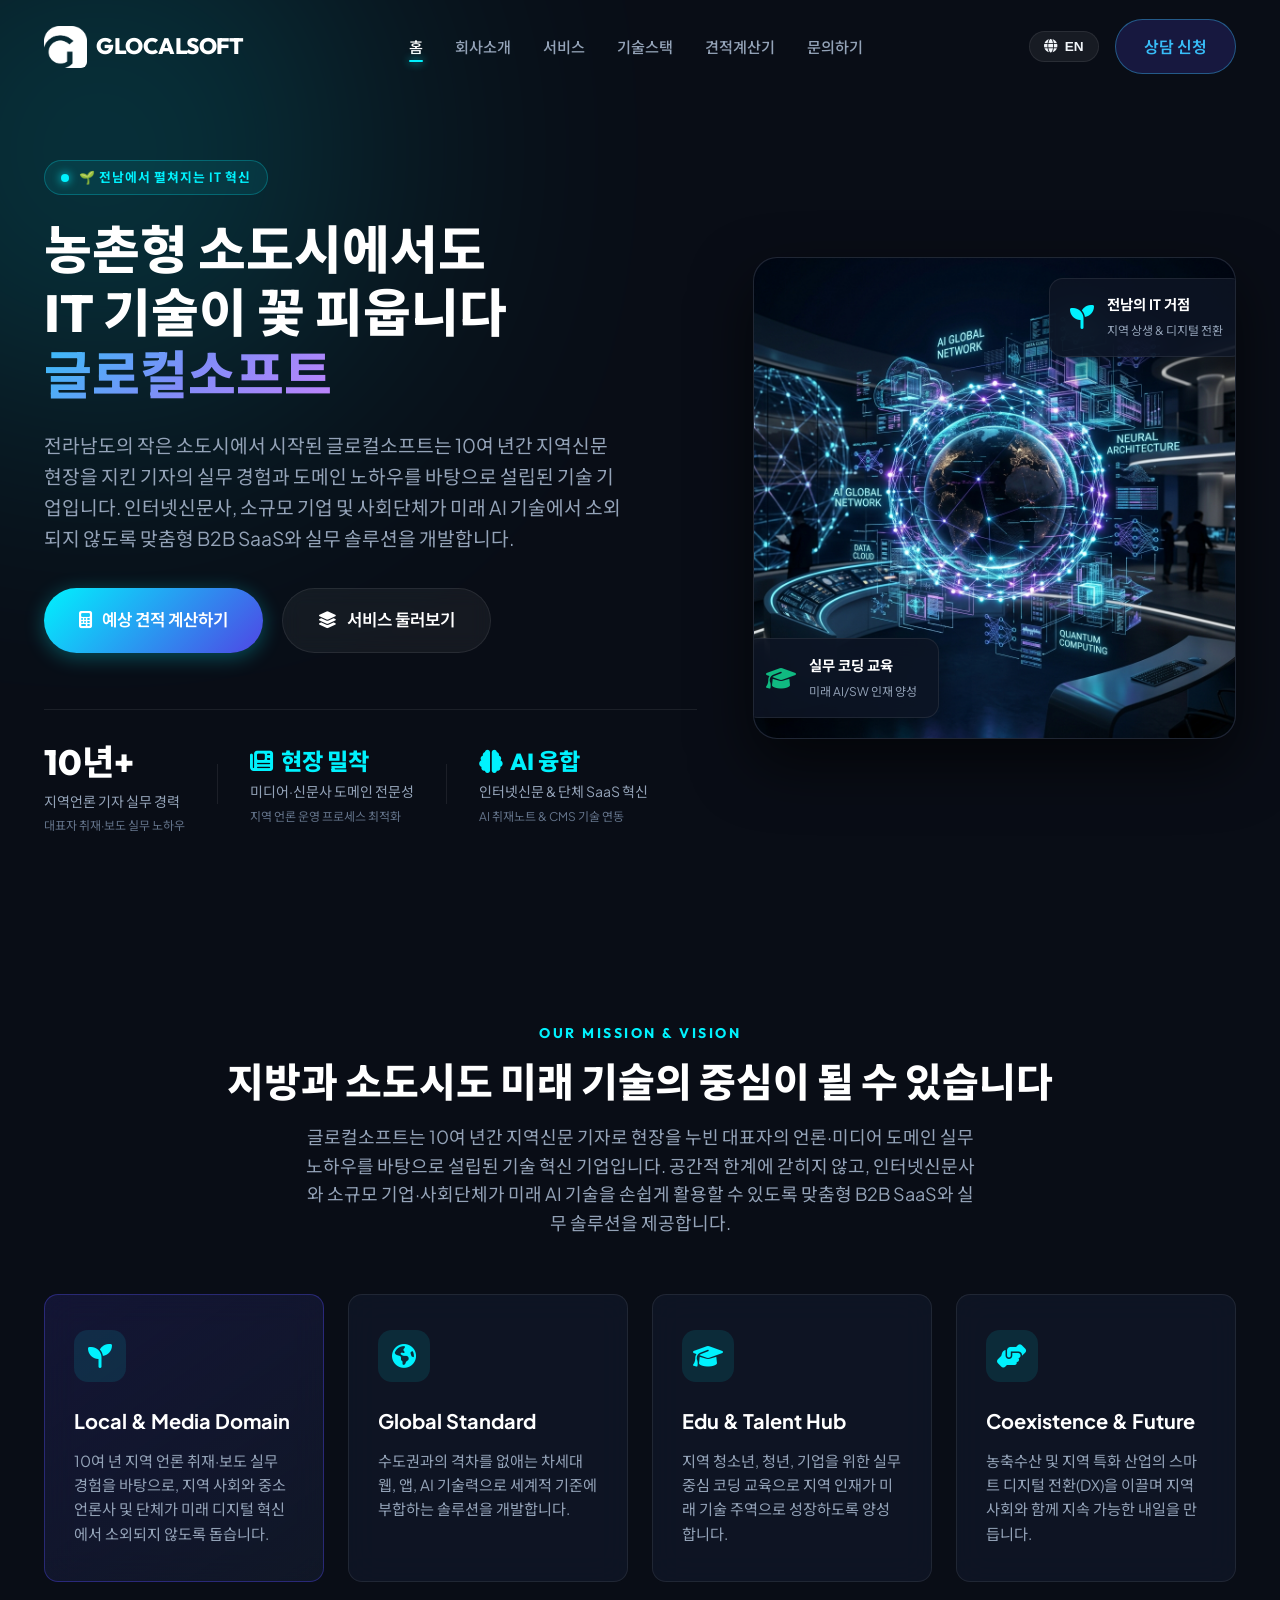
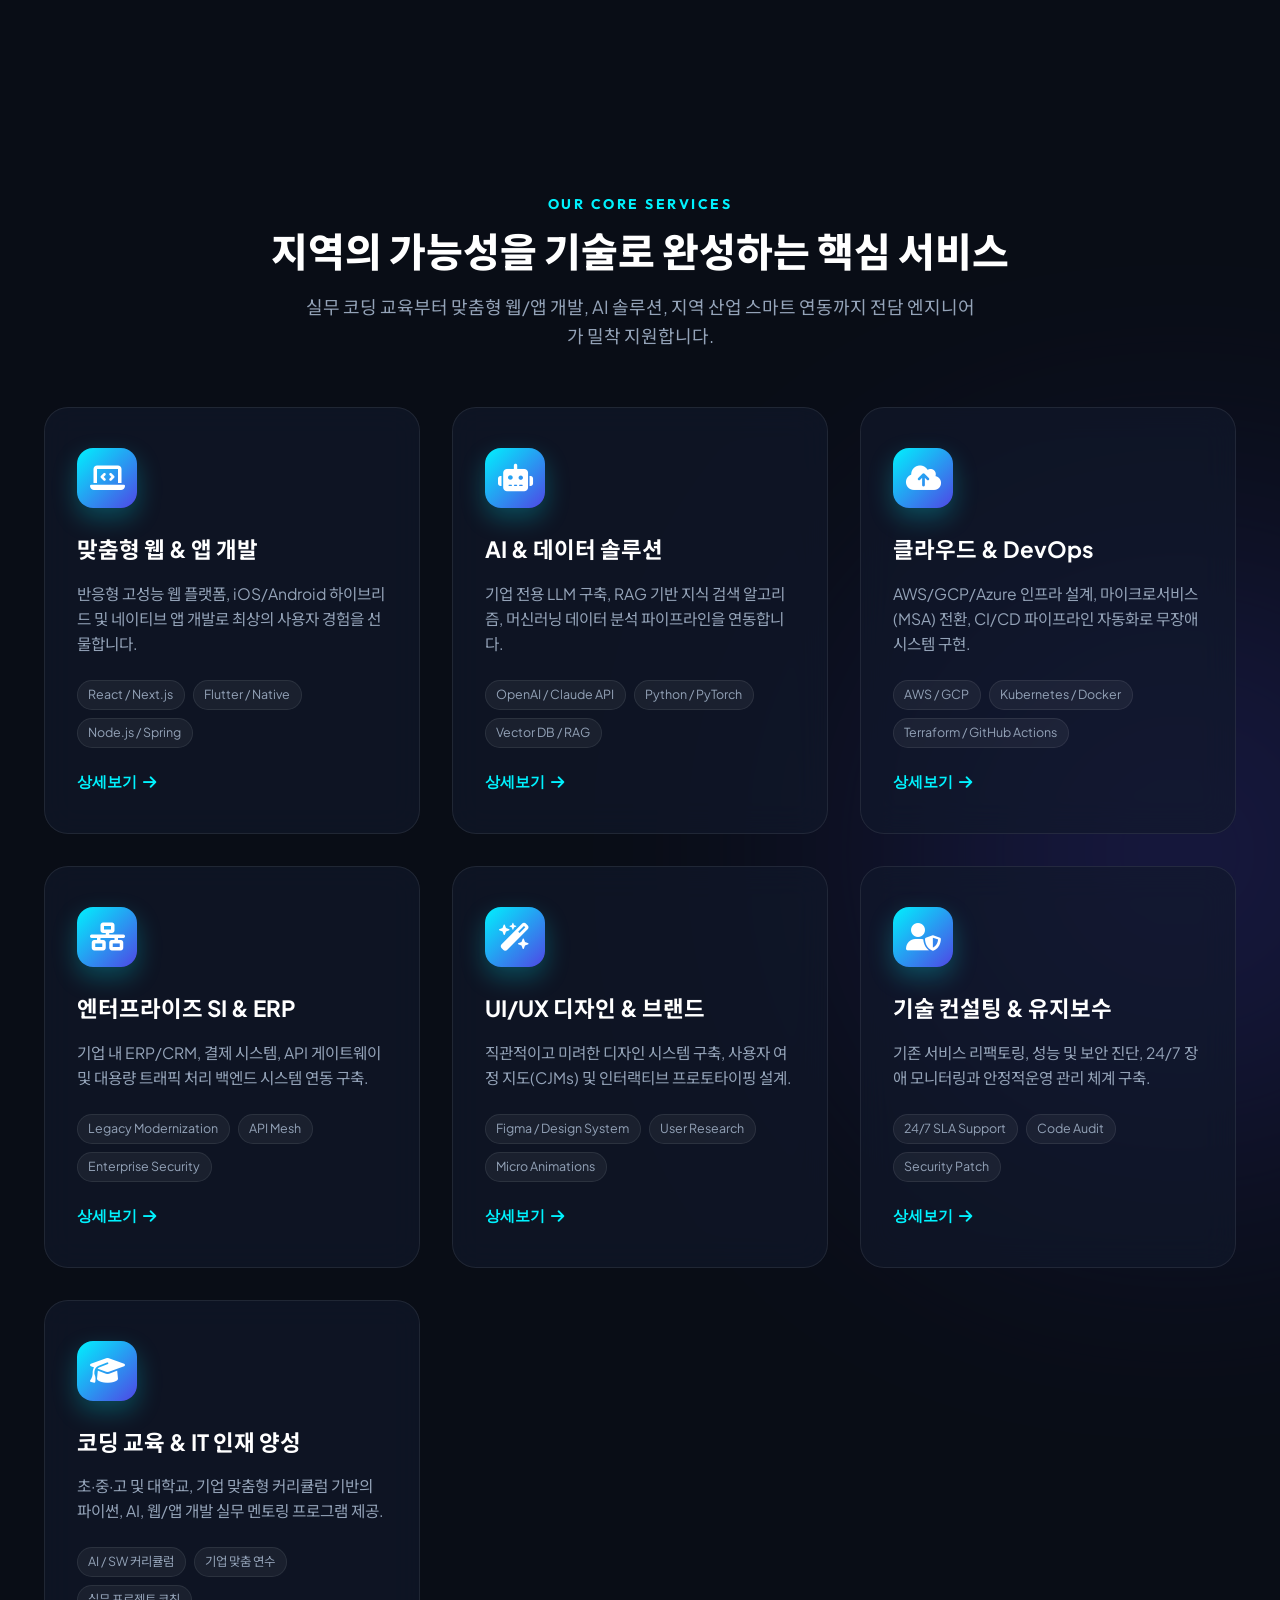
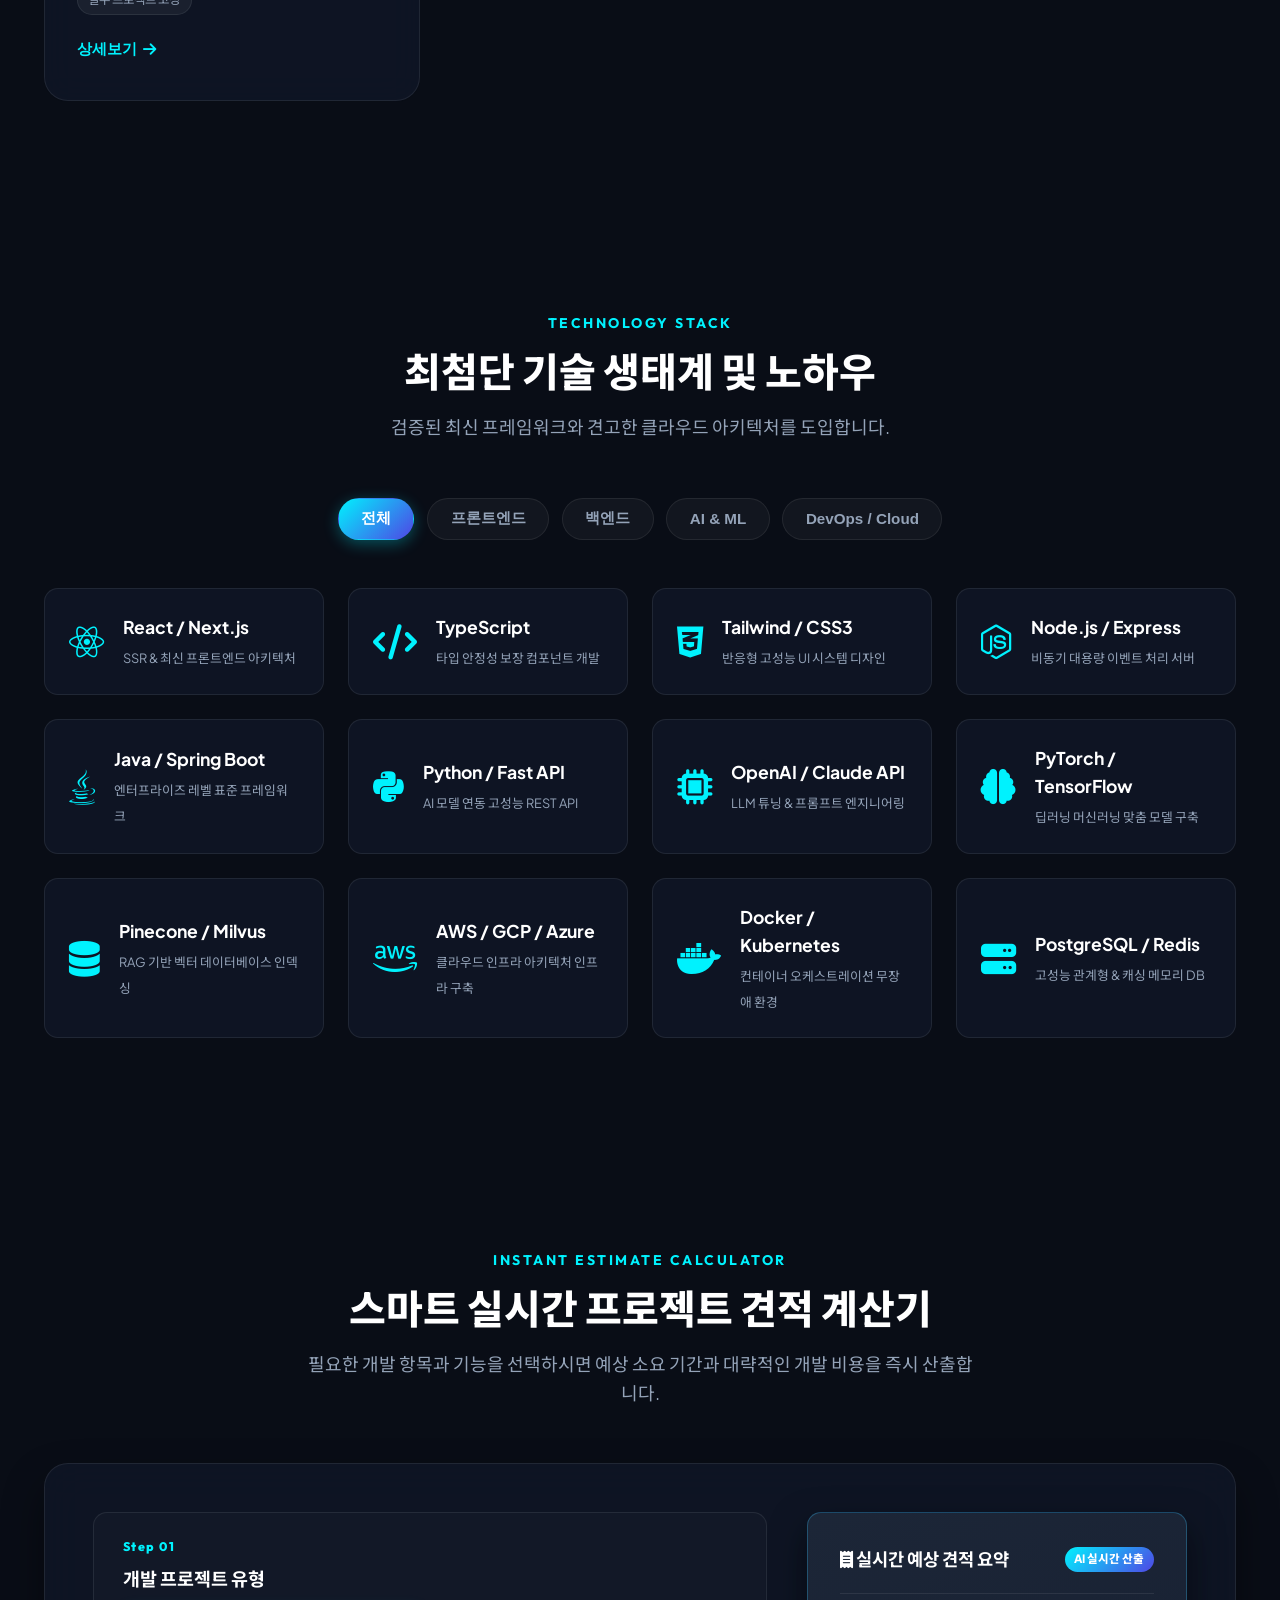
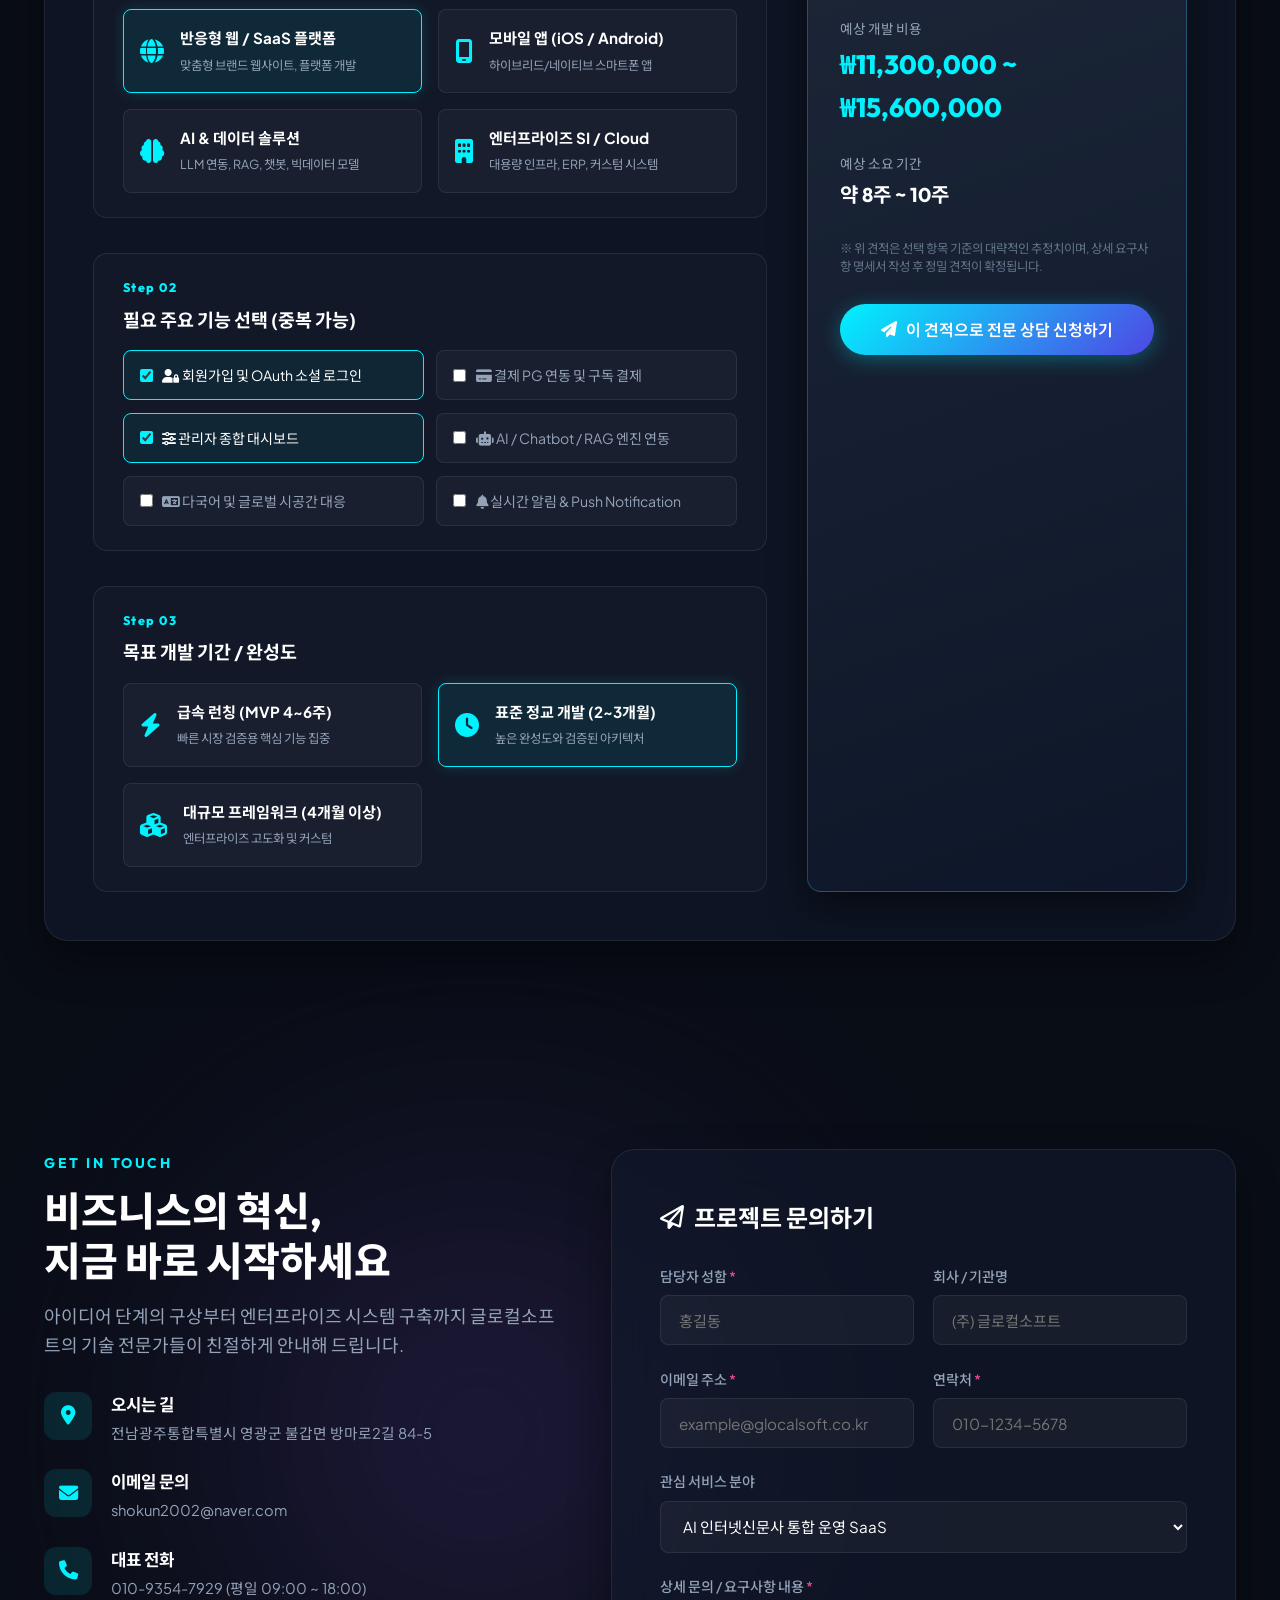
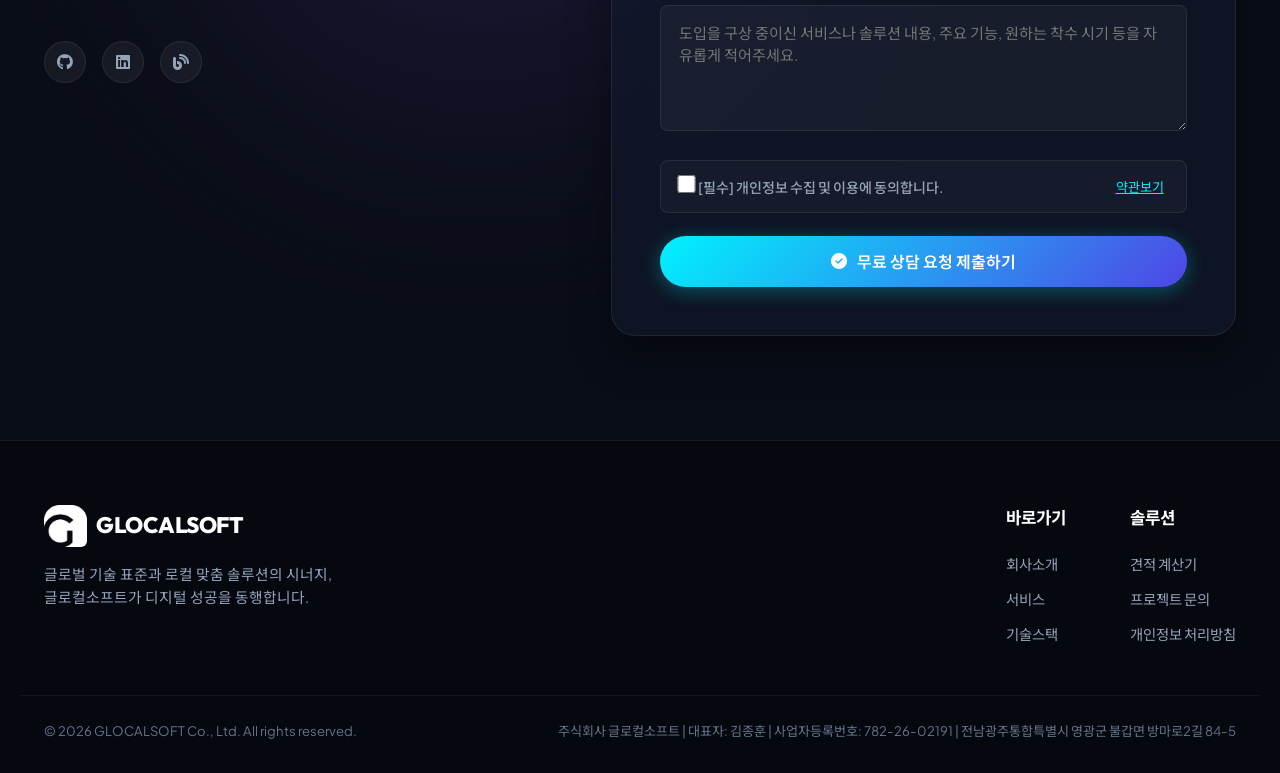
==== index.html @ 89e35ca8 "feat: Phase 1 고객 문의 Formspree 연동 및 실적 표현 정비" ====
<!DOCTYPE html>
<html lang="ko">

<head>
  <meta charset="UTF-8">
  <meta name="viewport" content="width=device-width, initial-scale=1.0">
  <title>글로컬소프트 (GLOCALSOFT) - Global & Local Software Innovation</title>
  <meta name="description" content="글로벌 기술 표준과 로컬 전문성을 결합한 맞춤형 AI, 웹/앱, 클라우드 엔터프라이즈 솔루션 개발 전문기업 글로컬소프트입니다.">
  <meta name="keywords" content="글로컬소프트, 소프트웨어 개발, AI 솔루션, 웹 개발, 앱 개발, 클라우드, SI, 외주 개발">
  <meta name="naver-site-verification" content="a7e96c719b32d8865bd96d2694d152a76fff2b6a">

  <!-- Open Graph / Meta -->
  <meta property="og:type" content="website">
  <meta property="og:title" content="글로컬소프트 (GLOCALSOFT)">
  <meta property="og:description" content="글로벌 기술 표준과 로컬 기술력의 결합, 글로컬소프트">
  <meta property="og:image" content="assets/hero-bg.png">

  <!-- Google Fonts -->
  <link rel="preconnect" href="https://fonts.googleapis.com">
  <link rel="preconnect" href="https://fonts.gstatic.com" crossorigin>
  <link
    href="https://fonts.googleapis.com/css2?family=Noto+Sans+KR:wght@300;400;500;700;900&family=Outfit:wght@400;600;700;800&family=Plus+Jakarta+Sans:wght@400;500;600;700;800&display=swap"
    rel="stylesheet">

  <!-- FontAwesome Icons -->
  <link rel="stylesheet" href="https://cdnjs.cloudflare.com/ajax/libs/font-awesome/6.4.0/css/all.min.css">

  <!-- Stylesheets -->
  <link rel="stylesheet" href="styles.css">
</head>

<body class="dark-theme">
  <!-- Background Glow FX -->
  <div class="ambient-glow glow-1"></div>
  <div class="ambient-glow glow-2"></div>
  <div class="ambient-glow glow-3"></div>

  <!-- Header / Navigation -->
  <header id="header" class="navbar">
    <div class="container nav-container">
      <a href="#hero" class="brand-logo" id="brandLogo">
        <img src="assets/logo.png" alt="GLOCALSOFT 로고" class="logo-img">
        <span class="logo-text">GLOCAL<span class="highlight">SOFT</span></span>
      </a>

      <nav class="nav-menu" id="navMenu">
        <ul class="nav-list">
          <li><a href="#hero" class="nav-link active" data-i18n="nav_home">홈</a></li>
          <li><a href="#about" class="nav-link" data-i18n="nav_about">회사소개</a></li>
          <li><a href="#services" class="nav-link" data-i18n="nav_services">서비스</a></li>
          <li><a href="#tech" class="nav-link" data-i18n="nav_tech">기술스택</a></li>
          <li><a href="#calculator" class="nav-link" data-i18n="nav_calculator">견적계산기</a></li>
          <li><a href="#contact" class="nav-link" data-i18n="nav_contact">문의하기</a></li>
        </ul>
      </nav>

      <div class="nav-actions">
        <button class="lang-toggle-btn" id="langToggleBtn" aria-label="Language Toggle">
          <i class="fa-solid fa-globe"></i> <span id="currentLangLabel">EN</span>
        </button>
        <a href="#contact" class="btn btn-primary nav-cta" id="navCta" data-i18n="nav_cta">상담 신청</a>
        <button class="hamburger-btn" id="hamburgerBtn" aria-label="Toggle Menu">
          <span></span><span></span><span></span>
        </button>
      </div>
    </div>
  </header>

  <!-- Hero Section -->
  <section id="hero" class="hero-section">
    <div class="container hero-grid">
      <div class="hero-content">
        <div class="hero-badge">
          <span class="pulse-dot"></span>
          <span data-i18n="hero_badge">🌱 전남에서 펼쳐지는 IT 혁신</span>
        </div>
        <h1 class="hero-title" data-i18n="hero_title">
          농촌형 소도시에서도<br>
          IT 기술이 꽃 피웁니다<br>
          <span class="gradient-text">글로컬소프트</span>
        </h1>
        <p class="hero-subtitle" data-i18n="hero_subtitle">
          전라남도의 작은 소도시에서 시작된 글로컬소프트는 10여 년간 지역신문 현장을 지킨 기자의 실무 경험과 도메인 노하우를 바탕으로 설립된 기술 기업입니다. 인터넷신문사, 소규모 기업 및 사회단체가 미래 AI 기술에서 소외되지 않도록 맞춤형 B2B SaaS와 실무 솔루션을 개발합니다.
        </p>

        <div class="hero-buttons">
          <a href="#calculator" class="btn btn-gradient btn-lg" id="heroCalcBtn" data-i18n="hero_btn_calc">
            <i class="fa-solid fa-calculator"></i> 예상 견적 계산하기
          </a>
          <a href="#services" class="btn btn-outline btn-lg" id="heroPortBtn" data-i18n="hero_btn_services">
            <i class="fa-solid fa-layer-group"></i> 서비스 둘러보기
          </a>
        </div>

        <div class="hero-stats">
          <div class="stat-card">
            <h3 class="stat-number"><span class="counter" data-target="10">0</span>년+</h3>
            <p class="stat-label" data-i18n="stat_experience">지역언론 기자 실무 경력</p>
            <span class="stat-subtext" data-i18n="stat_experience_sub">대표자 취재·보도 실무 노하우</span>
          </div>
          <div class="stat-divider"></div>
          <div class="stat-card">
            <h3 class="stat-number stat-badge-text"><i class="fa-solid fa-newspaper"></i> 현장 밀착</h3>
            <p class="stat-label" data-i18n="stat_domain">미디어·신문사 도메인 전문성</p>
            <span class="stat-subtext" data-i18n="stat_domain_sub">지역 언론 운영 프로세스 최적화</span>
          </div>
          <div class="stat-divider"></div>
          <div class="stat-card">
            <h3 class="stat-number stat-badge-text"><i class="fa-solid fa-brain"></i> AI 융합</h3>
            <p class="stat-label" data-i18n="stat_tech">인터넷신문 & 단체 SaaS 혁신</p>
            <span class="stat-subtext" data-i18n="stat_tech_sub">AI 취재노트 & CMS 기술 연동</span>
          </div>
        </div>
      </div>

      <div class="hero-visual">
        <div class="visual-frame glow-border">
          <img src="assets/hero-bg.png" alt="Glocalsoft Software Architecture Visualization" class="hero-img">
          <div class="visual-card-float card-top-right">
            <i class="fa-solid fa-seedling icon-accent"></i>
            <div>
              <strong>전남의 IT 거점</strong>
              <span>지역 상생 & 디지털 전환</span>
            </div>
          </div>
          <div class="visual-card-float card-bottom-left">
            <i class="fa-solid fa-graduation-cap icon-success"></i>
            <div>
              <strong>실무 코딩 교육</strong>
              <span>미래 AI/SW 인재 양성</span>
            </div>
          </div>
        </div>
      </div>
    </div>
  </section>

  <!-- About Us Section -->
  <section id="about" class="section about-section">
    <div class="container">
      <div class="section-header text-center">
        <span class="section-subtitle" data-i18n="about_subtitle">OUR MISSION & VISION</span>
        <h2 class="section-title" data-i18n="about_title">지방과 소도시도 미래 기술의 중심이 될 수 있습니다</h2>
        <p class="section-desc" data-i18n="about_desc">
          글로컬소프트는 10여 년간 지역신문 기자로 현장을 누빈 대표자의 언론·미디어 도메인 실무 노하우를 바탕으로 설립된 기술 혁신 기업입니다. 공간적 한계에 갇히지 않고, 인터넷신문사와 소규모 기업·사회단체가 미래 AI 기술을 손쉽게 활용할 수 있도록 맞춤형 B2B SaaS와 실무 솔루션을 제공합니다.
        </p>
      </div>

      <div class="about-grid">
        <div class="about-card highlight-card">
          <div class="card-icon"><i class="fa-solid fa-seedling"></i></div>
          <h3 data-i18n="val1_title">Local & Media Domain</h3>
          <p data-i18n="val1_desc">10여 년 지역 언론 취재·보도 실무 경험을 바탕으로, 지역 사회와 중소 언론사 및 단체가 미래 디지털 혁신에서 소외되지 않도록 돕습니다.</p>
        </div>

        <div class="about-card">
          <div class="card-icon"><i class="fa-solid fa-earth-americas"></i></div>
          <h3 data-i18n="val2_title">Global Standard</h3>
          <p data-i18n="val2_desc">수도권과의 격차를 없애는 차세대 웹, 앱, AI 기술력으로 세계적 기준에 부합하는 솔루션을 개발합니다.</p>
        </div>

        <div class="about-card">
          <div class="card-icon"><i class="fa-solid fa-graduation-cap"></i></div>
          <h3 data-i18n="val3_title">Edu & Talent Hub</h3>
          <p data-i18n="val3_desc">지역 청소년, 청년, 기업을 위한 실무 중심 코딩 교육으로 지역 인재가 미래 기술 주역으로 성장하도록 양성합니다.</p>
        </div>

        <div class="about-card">
          <div class="card-icon"><i class="fa-solid fa-handshake-angle"></i></div>
          <h3 data-i18n="val4_title">Coexistence & Future</h3>
          <p data-i18n="val4_desc">농축수산 및 지역 특화 산업의 스마트 디지털 전환(DX)을 이끌며 지역 사회와 함께 지속 가능한 내일을 만듭니다.</p>
        </div>
      </div>
    </div>
  </section>

  <!-- Services Section -->
  <section id="services" class="section services-section">
    <div class="container">
      <div class="section-header text-center">
        <span class="section-subtitle" data-i18n="services_subtitle">OUR CORE SERVICES</span>
        <h2 class="section-title" data-i18n="services_title">지역의 가능성을 기술로 완성하는 핵심 서비스</h2>
        <p class="section-desc" data-i18n="services_desc">실무 코딩 교육부터 맞춤형 웹/앱 개발, AI 솔루션, 지역 산업 스마트 연동까지 전담 엔지니어가 밀착
          지원합니다.</p>
      </div>

      <div class="services-grid">
        <div class="service-item-card" data-service="web-app">
          <div class="service-icon"><i class="fa-solid fa-laptop-code"></i></div>
          <h3 data-i18n="srv1_title">맞춤형 웹 & 앱 개발</h3>
          <p data-i18n="srv1_desc">반응형 고성능 웹 플랫폼, iOS/Android 하이브리드 및 네이티브 앱 개발로 최상의 사용자 경험을 선물합니다.</p>
          <ul class="service-tags">
            <li>React / Next.js</li>
            <li>Flutter / Native</li>
            <li>Node.js / Spring</li>
          </ul>
          <button class="btn-text service-modal-btn" data-modal="web-app" data-i18n="btn_learn_more">상세보기 <i
              class="fa-solid fa-arrow-right"></i></button>
        </div>

        <div class="service-item-card" data-service="ai-data">
          <div class="service-icon"><i class="fa-solid fa-robot"></i></div>
          <h3 data-i18n="srv2_title">AI & 데이터 솔루션</h3>
          <p data-i18n="srv2_desc">기업 전용 LLM 구축, RAG 기반 지식 검색 알고리즘, 머신러닝 데이터 분석 파이프라인을 연동합니다.</p>
          <ul class="service-tags">
            <li>OpenAI / Claude API</li>
            <li>Python / PyTorch</li>
            <li>Vector DB / RAG</li>
          </ul>
          <button class="btn-text service-modal-btn" data-modal="ai-data" data-i18n="btn_learn_more">상세보기 <i
              class="fa-solid fa-arrow-right"></i></button>
        </div>

        <div class="service-item-card" data-service="cloud-devops">
          <div class="service-icon"><i class="fa-solid fa-cloud-arrow-up"></i></div>
          <h3 data-i18n="srv3_title">클라우드 & DevOps</h3>
          <p data-i18n="srv3_desc">AWS/GCP/Azure 인프라 설계, 마이크로서비스(MSA) 전환, CI/CD 파이프라인 자동화로 무장애 시스템 구현.</p>
          <ul class="service-tags">
            <li>AWS / GCP</li>
            <li>Kubernetes / Docker</li>
            <li>Terraform / GitHub Actions</li>
          </ul>
          <button class="btn-text service-modal-btn" data-modal="cloud-devops" data-i18n="btn_learn_more">상세보기 <i
              class="fa-solid fa-arrow-right"></i></button>
        </div>

        <div class="service-item-card" data-service="si-enterprise">
          <div class="service-icon"><i class="fa-solid fa-network-wired"></i></div>
          <h3 data-i18n="srv4_title">엔터프라이즈 SI & ERP</h3>
          <p data-i18n="srv4_desc">기업 내 ERP/CRM, 결제 시스템, API 게이트웨이 및 대용량 트래픽 처리 백엔드 시스템 연동 구축.</p>
          <ul class="service-tags">
            <li>Legacy Modernization</li>
            <li>API Mesh</li>
            <li>Enterprise Security</li>
          </ul>
          <button class="btn-text service-modal-btn" data-modal="si-enterprise" data-i18n="btn_learn_more">상세보기 <i
              class="fa-solid fa-arrow-right"></i></button>
        </div>

        <div class="service-item-card" data-service="ui-ux">
          <div class="service-icon"><i class="fa-solid fa-wand-magic-sparkles"></i></div>
          <h3 data-i18n="srv5_title">UI/UX 디자인 & 브랜드</h3>
          <p data-i18n="srv5_desc">직관적이고 미려한 디자인 시스템 구축, 사용자 여정 지도(CJMs) 및 인터랙티브 프로토타이핑 설계.</p>
          <ul class="service-tags">
            <li>Figma / Design System</li>
            <li>User Research</li>
            <li>Micro Animations</li>
          </ul>
          <button class="btn-text service-modal-btn" data-modal="ui-ux" data-i18n="btn_learn_more">상세보기 <i
              class="fa-solid fa-arrow-right"></i></button>
        </div>

        <div class="service-item-card" data-service="consulting">
          <div class="service-icon"><i class="fa-solid fa-user-shield"></i></div>
          <h3 data-i18n="srv6_title">기술 컨설팅 & 유지보수</h3>
          <p data-i18n="srv6_desc">기존 서비스 리팩토링, 성능 및 보안 진단, 24/7 장애 모니터링과 안정적운영 관리 체계 구축.</p>
          <ul class="service-tags">
            <li>24/7 SLA Support</li>
            <li>Code Audit</li>
            <li>Security Patch</li>
          </ul>
          <button class="btn-text service-modal-btn" data-modal="consulting" data-i18n="btn_learn_more">상세보기 <i
              class="fa-solid fa-arrow-right"></i></button>
        </div>

        <div class="service-item-card" data-service="coding-edu">
          <div class="service-icon"><i class="fa-solid fa-graduation-cap"></i></div>
          <h3 data-i18n="srv7_title">코딩 교육 & IT 인재 양성</h3>
          <p data-i18n="srv7_desc">초·중·고 및 대학교, 기업 맞춤형 커리큘럼 기반의 파이썬, AI, 웹/앱 개발 실무 멘토링 프로그램 제공.</p>
          <ul class="service-tags">
            <li>AI / SW 커리큘럼</li>
            <li>기업 맞춤 연수</li>
            <li>실무 프로젝트 코칭</li>
          </ul>
          <button class="btn-text service-modal-btn" data-modal="coding-edu" data-i18n="btn_learn_more">상세보기 <i
              class="fa-solid fa-arrow-right"></i></button>
        </div>
      </div>
    </div>
  </section>

  <!-- Tech Stack Section -->
  <section id="tech" class="section tech-section">
    <div class="container">
      <div class="section-header text-center">
        <span class="section-subtitle" data-i18n="tech_subtitle">TECHNOLOGY STACK</span>
        <h2 class="section-title" data-i18n="tech_title">최첨단 기술 생태계 및 노하우</h2>
        <p class="section-desc" data-i18n="tech_desc">검증된 최신 프레임워크와 견고한 클라우드 아키텍처를 도입합니다.</p>
      </div>

      <div class="tech-tabs">
        <button class="tech-tab-btn active" data-tech="all" data-i18n="tech_tab_all">전체</button>
        <button class="tech-tab-btn" data-tech="frontend" data-i18n="tech_tab_fe">프론트엔드</button>
        <button class="tech-tab-btn" data-tech="backend" data-i18n="tech_tab_be">백엔드</button>
        <button class="tech-tab-btn" data-tech="ai" data-i18n="tech_tab_ai">AI & ML</button>
        <button class="tech-tab-btn" data-tech="cloud" data-i18n="tech_tab_cloud">DevOps / Cloud</button>
      </div>

      <div class="tech-grid" id="techGrid">
        <!-- JS Dyn Rendered Tech Items -->
      </div>
    </div>
  </section>



  <!-- Interactive Estimate Calculator -->
  <section id="calculator" class="section calc-section">
    <div class="container">
      <div class="section-header text-center">
        <span class="section-subtitle" data-i18n="calc_subtitle">INSTANT ESTIMATE CALCULATOR</span>
        <h2 class="section-title" data-i18n="calc_title">스마트 실시간 프로젝트 견적 계산기</h2>
        <p class="section-desc" data-i18n="calc_desc">필요한 개발 항목과 기능을 선택하시면 예상 소요 기간과 대략적인 개발 비용을 즉시 산출합니다.</p>
      </div>

      <div class="calc-wrapper glow-border">
        <div class="calc-steps-grid">
          <!-- Step 1 -->
          <div class="calc-step-box">
            <div class="step-num">Step 01</div>
            <h4 data-i18n="calc_step1_title">개발 프로젝트 유형</h4>
            <div class="calc-options-list" id="projectTypeOptions">
              <label class="calc-option active">
                <input type="radio" name="projectType" value="web" checked>
                <div class="option-content">
                  <i class="fa-solid fa-globe"></i>
                  <div>
                    <strong>반응형 웹 / SaaS 플랫폼</strong>
                    <span>맞춤형 브랜드 웹사이트, 플랫폼 개발</span>
                  </div>
                </div>
              </label>

              <label class="calc-option">
                <input type="radio" name="projectType" value="app">
                <div class="option-content">
                  <i class="fa-solid fa-mobile-screen"></i>
                  <div>
                    <strong>모바일 앱 (iOS / Android)</strong>
                    <span>하이브리드/네이티브 스마트폰 앱</span>
                  </div>
                </div>
              </label>

              <label class="calc-option">
                <input type="radio" name="projectType" value="ai">
                <div class="option-content">
                  <i class="fa-solid fa-brain"></i>
                  <div>
                    <strong>AI & 데이터 솔루션</strong>
                    <span>LLM 연동, RAG, 챗봇, 빅데이터 모델</span>
                  </div>
                </div>
              </label>

              <label class="calc-option">
                <input type="radio" name="projectType" value="enterprise">
                <div class="option-content">
                  <i class="fa-solid fa-building"></i>
                  <div>
                    <strong>엔터프라이즈 SI / Cloud</strong>
                    <span>대용량 인프라, ERP, 커스텀 시스템</span>
                  </div>
                </div>
              </label>
            </div>
          </div>

          <!-- Step 2 -->
          <div class="calc-step-box">
            <div class="step-num">Step 02</div>
            <h4 data-i18n="calc_step2_title">필요 주요 기능 선택 (중복 가능)</h4>
            <div class="calc-checkbox-grid" id="featureOptions">
              <label class="checkbox-option active">
                <input type="checkbox" value="auth" checked>
                <span><i class="fa-solid fa-user-lock"></i> 회원가입 및 OAuth 소셜 로그인</span>
              </label>
              <label class="checkbox-option">
                <input type="checkbox" value="payment">
                <span><i class="fa-solid fa-credit-card"></i> 결제 PG 연동 및 구독 결제</span>
              </label>
              <label class="checkbox-option">
                <input type="checkbox" value="admin" checked>
                <span><i class="fa-solid fa-sliders"></i> 관리자 종합 대시보드</span>
              </label>
              <label class="checkbox-option">
                <input type="checkbox" value="ai">
                <span><i class="fa-solid fa-robot"></i> AI / Chatbot / RAG 엔진 연동</span>
              </label>
              <label class="checkbox-option">
                <input type="checkbox" value="i18n">
                <span><i class="fa-solid fa-language"></i> 다국어 및 글로벌 시공간 대응</span>
              </label>
              <label class="checkbox-option">
                <input type="checkbox" value="push">
                <span><i class="fa-solid fa-bell"></i> 실시간 알림 & Push Notification</span>
              </label>
            </div>
          </div>

          <!-- Step 3 -->
          <div class="calc-step-box">
            <div class="step-num">Step 03</div>
            <h4 data-i18n="calc_step3_title">목표 개발 기간 / 완성도</h4>
            <div class="calc-options-list" id="timelineOptions">
              <label class="calc-option">
                <input type="radio" name="timeline" value="fast">
                <div class="option-content">
                  <i class="fa-solid fa-bolt"></i>
                  <div>
                    <strong>급속 런칭 (MVP 4~6주)</strong>
                    <span>빠른 시장 검증용 핵심 기능 집중</span>
                  </div>
                </div>
              </label>
              <label class="calc-option active">
                <input type="radio" name="timeline" value="standard" checked>
                <div class="option-content">
                  <i class="fa-solid fa-clock"></i>
                  <div>
                    <strong>표준 정교 개발 (2~3개월)</strong>
                    <span>높은 완성도와 검증된 아키텍처</span>
                  </div>
                </div>
              </label>
              <label class="calc-option">
                <input type="radio" name="timeline" value="deep">
                <div class="option-content">
                  <i class="fa-solid fa-cubes"></i>
                  <div>
                    <strong>대규모 프레임워크 (4개월 이상)</strong>
                    <span>엔터프라이즈 고도화 및 커스텀</span>
                  </div>
                </div>
              </label>
            </div>
          </div>
        </div>

        <!-- Result Card -->
        <div class="calc-result-card">
          <div class="result-header">
            <h4><i class="fa-solid fa-receipt"></i> 실시간 예상 견적 요약</h4>
            <span class="calc-badge">AI 실시간 산출</span>
          </div>

          <div class="result-main">
            <div class="result-price-box">
              <span class="price-label">예상 개발 비용</span>
              <div class="price-value" id="calcTotalPrice">₩15,000,000 ~ ₩22,000,000</div>
            </div>

            <div class="result-time-box">
              <span class="time-label">예상 소요 기간</span>
              <div class="time-value" id="calcTotalDuration">약 8주 ~ 10주</div>
            </div>
          </div>

          <p class="result-note">※ 위 견적은 선택 항목 기준의 대략적인 추정치이며, 상세 요구사항 명세서 작성 후 정밀 견적이 확정됩니다.</p>

          <button class="btn btn-gradient btn-block" id="applyCalcBtn">
            <i class="fa-solid fa-paper-plane"></i> 이 견적으로 전문 상담 신청하기
          </button>
        </div>
      </div>
    </div>
  </section>



  <!-- Contact Section -->
  <section id="contact" class="section contact-section">
    <div class="container">
      <div class="contact-grid">
        <div class="contact-info-side">
          <span class="section-subtitle" data-i18n="contact_subtitle">GET IN TOUCH</span>
          <h2 class="section-title" data-i18n="contact_title">비즈니스의 혁신,<br>지금 바로 시작하세요</h2>
          <p class="section-desc" data-i18n="contact_desc">
            아이디어 단계의 구상부터 엔터프라이즈 시스템 구축까지 글로컬소프트의 기술 전문가들이 친절하게 안내해 드립니다.
          </p>

          <div class="info-items">
            <div class="info-item">
              <div class="icon-box"><i class="fa-solid fa-location-dot"></i></div>
              <div>
                <strong>오시는 길</strong>
                <p>전남광주통합특별시 영광군 불갑면 방마로2길 84-5</p>
              </div>
            </div>

            <div class="info-item">
              <div class="icon-box"><i class="fa-solid fa-envelope"></i></div>
              <div>
                <strong>이메일 문의</strong>
                <p>shokun2002@naver.com</p>
              </div>
            </div>

            <div class="info-item">
              <div class="icon-box"><i class="fa-solid fa-phone"></i></div>
              <div>
                <strong>대표 전화</strong>
                <p>010-9354-7929 (평일 09:00 ~ 18:00)</p>
              </div>
            </div>
          </div>

          <div class="social-links">
            <a href="#" aria-label="GitHub"><i class="fa-brands fa-github"></i></a>
            <a href="#" aria-label="LinkedIn"><i class="fa-brands fa-linkedin"></i></a>
            <a href="#" aria-label="Blog"><i class="fa-solid fa-blog"></i></a>
          </div>
        </div>

        <div class="contact-form-side glow-border">
          <h3><i class="fa-regular fa-paper-plane"></i> 프로젝트 문의하기</h3>
          <form id="contactForm" action="https://formspree.io/f/xwllaken" method="POST">
            <div class="form-row">
              <div class="form-group">
                <label for="clientName">담당자 성함 <span class="required">*</span></label>
                <input type="text" id="clientName" name="name" required placeholder="홍길동">
              </div>
              <div class="form-group">
                <label for="companyName">회사 / 기관명</label>
                <input type="text" id="companyName" name="company" placeholder="(주) 글로컬소프트">
              </div>
            </div>

            <div class="form-row">
              <div class="form-group">
                <label for="clientEmail">이메일 주소 <span class="required">*</span></label>
                <input type="email" id="clientEmail" name="email" required placeholder="example@glocalsoft.co.kr">
              </div>
              <div class="form-group">
                <label for="clientPhone">연락처 <span class="required">*</span></label>
                <input type="tel" id="clientPhone" name="phone" required placeholder="010-1234-5678">
              </div>
            </div>

            <div class="form-group">
              <label for="inquiryType">관심 서비스 분야</label>
              <select id="inquiryType" name="inquiryType">
                <option value="saas-newspaper">AI 인터넷신문사 통합 운영 SaaS</option>
                <option value="ai-reporter-note">AI 취재노트 솔루션</option>
                <option value="saas-org">기업·사회단체 운영 관리 SaaS</option>
                <option value="web-app">맞춤형 웹 & 앱 개발</option>
                <option value="ai">AI & 데이터 솔루션</option>
                <option value="cloud">클라우드 & DevOps</option>
                <option value="enterprise">엔터프라이즈 SI / ERP</option>
                <option value="consulting">기술 컨설팅 및 유지보수</option>
                <option value="coding-edu">코딩 교육 및 IT 연수</option>
              </select>
            </div>

            <div class="form-group">
              <label for="projectScope">상세 문의 / 요구사항 내용 <span class="required">*</span></label>
              <textarea id="projectScope" name="message" rows="5" required minlength="5"
                placeholder="도입을 구상 중이신 서비스나 솔루션 내용, 주요 기능, 원하는 착수 시기 등을 자유롭게 적어주세요."></textarea>
            </div>

            <div class="form-group privacy-group">
              <label class="privacy-agreement-label" for="privacyAgree">
                <input type="checkbox" id="privacyAgree" name="privacyAgreed" required>
                <span>[필수] 개인정보 수집 및 이용에 동의합니다.</span>
              </label>
              <button type="button" class="btn-text-privacy" id="viewPrivacyInline">약관보기</button>
            </div>

            <button type="submit" class="btn btn-gradient btn-block" id="submitFormBtn">
              <i class="fa-solid fa-check-circle"></i> 무료 상담 요청 제출하기
            </button>
          </form>
        </div>
      </div>
    </div>
  </section>

  <!-- Footer -->
  <footer class="footer">
    <div class="container footer-content">
      <div class="footer-brand">
        <a href="#hero" class="brand-logo">
          <img src="assets/logo.png" alt="GLOCALSOFT 로고" class="logo-img">
          <span class="logo-text">GLOCAL<span class="highlight">SOFT</span></span>
        </a>
        <p>글로벌 기술 표준과 로컬 맞춤 솔루션의 시너지,<br>글로컬소프트가 디지털 성공을 동행합니다.</p>
      </div>

      <div class="footer-links">
        <div>
          <h4>바로가기</h4>
          <ul>
            <li><a href="#about">회사소개</a></li>
            <li><a href="#services">서비스</a></li>
            <li><a href="#tech">기술스택</a></li>
          </ul>
        </div>
        <div>
          <h4>솔루션</h4>
          <ul>
            <li><a href="#calculator">견적 계산기</a></li>
            <li><a href="#contact">프로젝트 문의</a></li>
            <li><a href="#" id="privacyModalBtn">개인정보 처리방침</a></li>
          </ul>
        </div>
      </div>
    </div>

    <div class="container footer-bottom">
      <p>© 2026 GLOCALSOFT Co., Ltd. All rights reserved.</p>
      <p class="company-legal">주식회사 글로컬소프트 | 대표자: 김종훈 | 사업자등록번호: 782-26-02191 | 전남광주통합특별시 영광군 불갑면 방마로2길 84-5</p>
    </div>
  </footer>

  <!-- Detail Modal Dialog -->
  <div class="modal-backdrop" id="modalBackdrop">
    <div class="modal-window">
      <button class="modal-close-btn" id="modalCloseBtn">&times;</button>
      <div class="modal-content-body" id="modalContentBody">
        <!-- Dyn Content -->
      </div>
    </div>
  </div>

  <!-- Toast Container -->
  <div class="toast-container" id="toastContainer"></div>

  <!-- JavaScript -->
  <script src="main.js"></script>
</body>

</html>
---- styles.css ----
/* ==========================================
   GLOCALSOFT DESIGN SYSTEM & STYLESHEET
   Aesthetics: Deep Dark Neon Glassmorphism
   ========================================== */

:root {
  --bg-dark: #090d16;
  --bg-card: rgba(18, 26, 43, 0.65);
  --bg-card-hover: rgba(26, 38, 64, 0.85);
  --bg-nav: rgba(9, 13, 22, 0.82);
  
  --color-text-main: #f1f5f9;
  --color-text-muted: #94a3b8;
  --color-text-dim: #64748b;
  
  --accent-cyan: #00f2fe;
  --accent-blue: #4f46e5;
  --accent-purple: #8b5cf6;
  --accent-pink: #ec4899;
  --accent-green: #10b981;

  --gradient-primary: linear-gradient(135deg, #00f2fe 0%, #4f46e5 100%);
  --gradient-secondary: linear-gradient(135deg, #8b5cf6 0%, #ec4899 100%);
  --gradient-text: linear-gradient(135deg, #38bdf8 0%, #818cf8 50%, #c084fc 100%);

  --border-glass: rgba(255, 255, 255, 0.08);
  --border-glass-hover: rgba(56, 189, 248, 0.35);

  --font-main: 'Plus Jakarta Sans', 'Noto Sans KR', sans-serif;
  --font-heading: 'Outfit', 'Noto Sans KR', sans-serif;

  --radius-sm: 8px;
  --radius-md: 14px;
  --radius-lg: 24px;
  --radius-full: 9999px;

  --transition-fast: 0.2s cubic-bezier(0.4, 0, 0.2, 1);
  --transition-normal: 0.35s cubic-bezier(0.4, 0, 0.2, 1);
}

/* Reset & Base */
*, *::before, *::after {
  box-sizing: border-box;
  margin: 0;
  padding: 0;
  max-width: 100%;
}

html, body {
  width: 100%;
  max-width: 100%;
  overflow-x: hidden !important;
  position: relative;
  touch-action: pan-y;
  -webkit-text-size-adjust: 100%;
}

html {
  scroll-behavior: smooth;
  font-size: 16px;
}

body {
  font-family: var(--font-main);
  background-color: var(--bg-dark);
  color: var(--color-text-main);
  line-height: 1.6;
}

a {
  color: inherit;
  text-decoration: none;
}

ul {
  list-style: none;
}

img {
  max-width: 100%;
  height: auto;
  display: block;
}

/* Ambient Glow Blobs */
.ambient-glow {
  position: absolute;
  border-radius: 50%;
  filter: blur(140px);
  opacity: 0.22;
  pointer-events: none;
  z-index: 0;
  max-width: 100vw;
}

.glow-1 {
  width: 500px;
  height: 500px;
  background: var(--accent-cyan);
  top: -100px;
  left: -150px;
}

.glow-2 {
  width: 600px;
  height: 600px;
  background: var(--accent-blue);
  top: 30%;
  right: -200px;
}

.glow-3 {
  width: 450px;
  height: 450px;
  background: var(--accent-purple);
  bottom: 10%;
  left: 20%;
}

/* Layout Utilities */
.container {
  width: 100%;
  max-width: 1240px;
  margin: 0 auto;
  padding: 0 1.5rem;
  position: relative;
  z-index: 2;
}

.section {
  padding: 6.5rem 0;
  position: relative;
}

.text-center { text-align: center; }

.gradient-text {
  background: var(--gradient-text);
  -webkit-background-clip: text;
  -webkit-text-fill-color: transparent;
  display: inline-block;
}

/* Section Header */
.section-header {
  margin-bottom: 3.5rem;
}

.section-subtitle {
  font-family: var(--font-heading);
  font-size: 0.875rem;
  font-weight: 700;
  letter-spacing: 2.5px;
  color: var(--accent-cyan);
  text-transform: uppercase;
  display: inline-block;
  margin-bottom: 0.75rem;
}

.section-title {
  font-family: var(--font-heading);
  font-size: 2.5rem;
  font-weight: 800;
  line-height: 1.25;
  color: #ffffff;
  margin-bottom: 1rem;
}

.section-desc {
  font-size: 1.125rem;
  color: var(--color-text-muted);
  max-width: 680px;
  margin: 0 auto;
}

/* Glass & Glow Borders */
.glow-border {
  background: var(--bg-card);
  backdrop-filter: blur(20px);
  -webkit-backdrop-filter: blur(20px);
  border: 1px solid var(--border-glass);
  border-radius: var(--radius-lg);
  box-shadow: 0 20px 40px rgba(0, 0, 0, 0.4);
  transition: border-color var(--transition-fast), box-shadow var(--transition-fast);
}

.glow-border:hover {
  border-color: var(--border-glass-hover);
  box-shadow: 0 20px 40px rgba(0, 242, 254, 0.08);
}

/* Buttons */
.btn {
  display: inline-flex;
  align-items: center;
  justify-content: center;
  gap: 0.6rem;
  padding: 0.85rem 1.75rem;
  font-family: var(--font-main);
  font-size: 1rem;
  font-weight: 600;
  border-radius: var(--radius-full);
  cursor: pointer;
  transition: all var(--transition-fast);
  border: none;
  outline: none;
  white-space: nowrap;
}

.btn-sm {
  padding: 0.5rem 1.2rem;
  font-size: 0.875rem;
}

.btn-lg {
  padding: 1.1rem 2.2rem;
  font-size: 1.05rem;
}

.btn-primary {
  background: rgba(79, 70, 229, 0.2);
  color: #38bdf8;
  border: 1px solid rgba(56, 189, 248, 0.4);
}

.btn-primary:hover {
  background: #38bdf8;
  color: #090d16;
  box-shadow: 0 0 25px rgba(56, 189, 248, 0.5);
  transform: translateY(-2px);
}

.btn-gradient {
  background: var(--gradient-primary);
  color: #ffffff;
  box-shadow: 0 4px 20px rgba(0, 242, 254, 0.3);
}

.btn-gradient:hover {
  transform: translateY(-3px);
  box-shadow: 0 8px 30px rgba(0, 242, 254, 0.5);
}

.btn-outline {
  background: rgba(255, 255, 255, 0.05);
  color: #ffffff;
  border: 1px solid var(--border-glass);
  backdrop-filter: blur(10px);
}

.btn-outline:hover {
  background: rgba(255, 255, 255, 0.12);
  border-color: rgba(255, 255, 255, 0.3);
  transform: translateY(-2px);
}

.btn-light {
  background: #ffffff;
  color: #090d16;
}

.btn-light:hover {
  background: #f1f5f9;
  transform: scale(1.05);
}

.btn-block {
  width: 100%;
}

.btn-text {
  background: none;
  border: none;
  color: var(--accent-cyan);
  font-size: 0.95rem;
  font-weight: 600;
  cursor: pointer;
  display: inline-flex;
  align-items: center;
  gap: 0.4rem;
  transition: color var(--transition-fast);
}

.btn-text:hover {
  color: #ffffff;
}

/* Header & Navbar */
.navbar {
  position: fixed;
  top: 0;
  left: 0;
  width: 100%;
  z-index: 1000;
  padding: 1.2rem 0;
  transition: all var(--transition-normal);
}

.navbar.scrolled {
  background: var(--bg-nav);
  backdrop-filter: blur(16px);
  -webkit-backdrop-filter: blur(16px);
  padding: 0.8rem 0;
  border-bottom: 1px solid var(--border-glass);
}

.nav-container {
  display: flex;
  align-items: center;
  justify-content: space-between;
}

.brand-logo {
  display: flex;
  align-items: center;
  gap: 0.6rem;
  font-family: var(--font-heading);
  font-size: 1.4rem;
  font-weight: 800;
  color: #ffffff;
  letter-spacing: -0.5px;
}

.logo-icon {
  width: 40px;
  height: 40px;
  border-radius: 10px;
  background: var(--gradient-primary);
  display: flex;
  align-items: center;
  justify-content: center;
  color: #ffffff;
  font-size: 1.2rem;
  box-shadow: 0 0 15px rgba(0, 242, 254, 0.4);
}

.logo-img {
  height: 42px;
  width: auto;
  max-width: 180px;
  object-fit: contain;
  border-radius: 6px;
  filter: brightness(0) invert(1);
  transition: transform var(--transition-fast);
}

.brand-logo:hover .logo-img {
  transform: scale(1.05);
}

.logo-text {
  color: #ffffff;
}

.logo-text .highlight {
  color: #ffffff;
}

.nav-list {
  display: flex;
  align-items: center;
  gap: 2rem;
}

.nav-link {
  font-size: 0.95rem;
  font-weight: 500;
  color: var(--color-text-muted);
  transition: color var(--transition-fast);
  position: relative;
}

.nav-link:hover, .nav-link.active {
  color: #ffffff;
}

.nav-link.active::after {
  content: '';
  position: absolute;
  bottom: -6px;
  left: 0;
  width: 100%;
  height: 2px;
  background: var(--accent-cyan);
  border-radius: 2px;
  box-shadow: 0 0 8px var(--accent-cyan);
}

.nav-actions {
  display: flex;
  align-items: center;
  gap: 1rem;
}

.lang-toggle-btn {
  background: rgba(255, 255, 255, 0.06);
  border: 1px solid var(--border-glass);
  color: var(--color-text-main);
  padding: 0.45rem 0.9rem;
  border-radius: var(--radius-full);
  cursor: pointer;
  font-size: 0.85rem;
  font-weight: 600;
  display: flex;
  align-items: center;
  gap: 0.4rem;
  transition: background var(--transition-fast);
}

.lang-toggle-btn:hover {
  background: rgba(255, 255, 255, 0.12);
}

.hamburger-btn {
  display: none;
  flex-direction: column;
  gap: 5px;
  background: none;
  border: none;
  cursor: pointer;
  padding: 5px;
}

.hamburger-btn span {
  width: 24px;
  height: 2px;
  background: #ffffff;
  border-radius: 2px;
  transition: all var(--transition-fast);
}

/* Hero Section */
.hero-section {
  padding-top: 10rem;
  padding-bottom: 5rem;
  min-height: 90vh;
  display: flex;
  align-items: center;
}

.hero-grid {
  display: grid;
  grid-template-columns: 1.15fr 0.85fr;
  gap: 3.5rem;
  align-items: center;
}

.hero-badge {
  display: inline-flex;
  align-items: center;
  gap: 0.6rem;
  background: rgba(0, 242, 254, 0.08);
  border: 1px solid rgba(0, 242, 254, 0.25);
  padding: 0.4rem 1rem;
  border-radius: var(--radius-full);
  font-size: 0.8rem;
  font-weight: 700;
  color: var(--accent-cyan);
  margin-bottom: 1.5rem;
  letter-spacing: 1px;
}

.pulse-dot {
  width: 8px;
  height: 8px;
  background: var(--accent-cyan);
  border-radius: 50%;
  box-shadow: 0 0 10px var(--accent-cyan);
  animation: pulse 1.8s infinite;
}

@keyframes pulse {
  0% { transform: scale(0.95); box-shadow: 0 0 0 0 rgba(0, 242, 254, 0.7); }
  70% { transform: scale(1); box-shadow: 0 0 0 10px rgba(0, 242, 254, 0); }
  100% { transform: scale(0.95); box-shadow: 0 0 0 0 rgba(0, 242, 254, 0); }
}

.hero-title {
  font-family: var(--font-heading);
  font-size: 3.25rem;
  font-weight: 800;
  line-height: 1.2;
  margin-bottom: 1.5rem;
  color: #ffffff;
}

.hero-subtitle {
  font-size: 1.2rem;
  color: var(--color-text-muted);
  margin-bottom: 2.2rem;
  max-width: 580px;
}

.hero-buttons {
  display: flex;
  gap: 1.2rem;
  margin-bottom: 3.5rem;
  flex-wrap: wrap;
}

.hero-stats {
  display: flex;
  align-items: center;
  gap: 2rem;
  padding-top: 1.5rem;
  border-top: 1px solid var(--border-glass);
}

.stat-number {
  font-family: var(--font-heading);
  font-size: 2.2rem;
  font-weight: 800;
  color: #ffffff;
}

.stat-badge-text {
  font-size: 1.45rem;
  color: var(--accent-cyan);
  display: flex;
  align-items: center;
  gap: 0.5rem;
}

.stat-label {
  font-size: 0.875rem;
  color: var(--color-text-muted);
}

.stat-subtext {
  display: block;
  font-size: 0.75rem;
  color: var(--color-text-dim);
  margin-top: 0.25rem;
}

.stat-divider {
  width: 1px;
  height: 40px;
  background: var(--border-glass);
}

/* Hero Visual */
.hero-visual {
  position: relative;
}

.visual-frame {
  position: relative;
  overflow: hidden;
  border-radius: var(--radius-lg);
  box-shadow: 0 25px 60px rgba(0,0,0,0.6);
}

.hero-img {
  width: 100%;
  height: 480px;
  object-fit: cover;
  border-radius: var(--radius-lg);
  transition: transform 0.6s ease;
}

.visual-frame:hover .hero-img {
  transform: scale(1.03);
}

.visual-card-float {
  position: absolute;
  background: rgba(14, 20, 36, 0.85);
  backdrop-filter: blur(16px);
  border: 1px solid var(--border-glass);
  padding: 0.9rem 1.3rem;
  border-radius: var(--radius-md);
  display: flex;
  align-items: center;
  gap: 0.8rem;
  box-shadow: 0 15px 30px rgba(0, 0, 0, 0.4);
}

.visual-card-float strong {
  display: block;
  font-size: 0.9rem;
  color: #ffffff;
}

.visual-card-float span {
  font-size: 0.75rem;
  color: var(--color-text-muted);
}

.card-top-right {
  top: 20px;
  right: -10px;
  animation: floatAnim 4s ease-in-out infinite alternate;
}

.card-bottom-left {
  bottom: 20px;
  left: -10px;
  animation: floatAnim 4s ease-in-out infinite alternate-reverse;
}

@keyframes floatAnim {
  0% { transform: translateY(0); }
  100% { transform: translateY(-10px); }
}

.icon-accent { color: var(--accent-cyan); font-size: 1.5rem; }
.icon-success { color: var(--accent-green); font-size: 1.5rem; }

/* About Section */
.about-grid {
  display: grid;
  grid-template-columns: repeat(4, 1fr);
  gap: 1.5rem;
}

.about-card {
  background: var(--bg-card);
  backdrop-filter: blur(16px);
  border: 1px solid var(--border-glass);
  border-radius: var(--radius-md);
  padding: 2.2rem 1.8rem;
  transition: all var(--transition-fast);
}

.about-card:hover {
  transform: translateY(-8px);
  border-color: var(--border-glass-hover);
  box-shadow: 0 15px 30px rgba(0, 0, 0, 0.4);
}

.about-card.highlight-card {
  background: linear-gradient(145deg, rgba(79, 70, 229, 0.15) 0%, rgba(18, 26, 43, 0.8) 100%);
  border-color: rgba(79, 70, 229, 0.4);
}

.card-icon {
  width: 52px;
  height: 52px;
  border-radius: 14px;
  background: rgba(0, 242, 254, 0.1);
  color: var(--accent-cyan);
  display: flex;
  align-items: center;
  justify-content: center;
  font-size: 1.5rem;
  margin-bottom: 1.4rem;
}

.about-card h3 {
  font-size: 1.25rem;
  margin-bottom: 0.75rem;
  color: #ffffff;
}

.about-card p {
  font-size: 0.95rem;
  color: var(--color-text-muted);
}

/* Services Section */
.services-grid {
  display: grid;
  grid-template-columns: repeat(3, 1fr);
  gap: 2rem;
}

.service-item-card {
  background: var(--bg-card);
  backdrop-filter: blur(16px);
  border: 1px solid var(--border-glass);
  border-radius: var(--radius-lg);
  padding: 2.5rem 2rem;
  display: flex;
  flex-direction: column;
  transition: all var(--transition-fast);
  position: relative;
}

.service-item-card:hover {
  transform: translateY(-6px);
  background: var(--bg-card-hover);
  border-color: var(--border-glass-hover);
}

.service-icon {
  width: 60px;
  height: 60px;
  border-radius: 16px;
  background: var(--gradient-primary);
  color: #ffffff;
  display: flex;
  align-items: center;
  justify-content: center;
  font-size: 1.75rem;
  margin-bottom: 1.5rem;
  box-shadow: 0 10px 25px rgba(0, 242, 254, 0.25);
}

.service-item-card h3 {
  font-size: 1.4rem;
  color: #ffffff;
  margin-bottom: 0.8rem;
}

.service-item-card p {
  font-size: 0.98rem;
  color: var(--color-text-muted);
  margin-bottom: 1.5rem;
  flex-grow: 1;
}

.service-tags {
  display: flex;
  flex-wrap: wrap;
  gap: 0.5rem;
  margin-bottom: 1.5rem;
}

.service-tags li {
  font-size: 0.78rem;
  background: rgba(255, 255, 255, 0.05);
  border: 1px solid rgba(255, 255, 255, 0.08);
  padding: 0.25rem 0.65rem;
  border-radius: var(--radius-full);
  color: var(--color-text-muted);
}

/* Tech Stack Section */
.tech-tabs {
  display: flex;
  justify-content: center;
  gap: 0.8rem;
  margin-bottom: 3rem;
  flex-wrap: wrap;
}

.tech-tab-btn {
  background: rgba(255, 255, 255, 0.04);
  border: 1px solid var(--border-glass);
  color: var(--color-text-muted);
  padding: 0.6rem 1.4rem;
  border-radius: var(--radius-full);
  cursor: pointer;
  font-size: 0.95rem;
  font-weight: 600;
  transition: all var(--transition-fast);
}

.tech-tab-btn:hover, .tech-tab-btn.active {
  background: var(--gradient-primary);
  color: #ffffff;
  border-color: transparent;
  box-shadow: 0 4px 15px rgba(0, 242, 254, 0.3);
}

.tech-grid {
  display: grid;
  grid-template-columns: repeat(4, 1fr);
  gap: 1.5rem;
}

.tech-card {
  background: var(--bg-card);
  border: 1px solid var(--border-glass);
  border-radius: var(--radius-md);
  padding: 1.5rem;
  display: flex;
  align-items: center;
  gap: 1.2rem;
  transition: all var(--transition-fast);
}

.tech-card:hover {
  border-color: var(--accent-cyan);
  transform: scale(1.02);
}

.tech-icon {
  font-size: 2.2rem;
  color: var(--accent-cyan);
}

.tech-info h4 {
  font-size: 1.1rem;
  color: #ffffff;
  margin-bottom: 0.2rem;
}

.tech-info span {
  font-size: 0.8rem;
  color: var(--color-text-muted);
}

/* Portfolio Section */
.portfolio-filter {
  display: flex;
  justify-content: center;
  gap: 0.8rem;
  margin-bottom: 3rem;
  flex-wrap: wrap;
}

.filter-btn {
  background: rgba(255, 255, 255, 0.04);
  border: 1px solid var(--border-glass);
  color: var(--color-text-muted);
  padding: 0.5rem 1.2rem;
  border-radius: var(--radius-full);
  cursor: pointer;
  font-size: 0.9rem;
  font-weight: 600;
  transition: all var(--transition-fast);
}

.filter-btn:hover, .filter-btn.active {
  background: #ffffff;
  color: #090d16;
  border-color: #ffffff;
}

.portfolio-grid {
  display: grid;
  grid-template-columns: repeat(3, 1fr);
  gap: 2rem;
}

.portfolio-card {
  background: var(--bg-card);
  border: 1px solid var(--border-glass);
  border-radius: var(--radius-lg);
  overflow: hidden;
  transition: all var(--transition-fast);
  display: flex;
  flex-direction: column;
}

.portfolio-card:hover {
  transform: translateY(-8px);
  border-color: var(--border-glass-hover);
  box-shadow: 0 20px 40px rgba(0, 0, 0, 0.5);
}

.card-thumb {
  position: relative;
  height: 230px;
  overflow: hidden;
}

.card-thumb img {
  width: 100%;
  height: 100%;
  object-fit: cover;
  transition: transform 0.5s ease;
}

.portfolio-card:hover .card-thumb img {
  transform: scale(1.08);
}

.card-mockup-bg {
  width: 100%;
  height: 100%;
  display: flex;
  align-items: center;
  justify-content: center;
  font-size: 4rem;
  color: rgba(255, 255, 255, 0.3);
}

.mockup-fintech { background: linear-gradient(135deg, #0f172a 0%, #1e1b4b 100%); }
.mockup-health { background: linear-gradient(135deg, #064e3b 0%, #065f46 100%); }

.card-overlay {
  position: absolute;
  top: 0;
  left: 0;
  width: 100%;
  height: 100%;
  background: rgba(9, 13, 22, 0.7);
  backdrop-filter: blur(4px);
  display: flex;
  align-items: center;
  justify-content: center;
  opacity: 0;
  transition: opacity var(--transition-fast);
}

.portfolio-card:hover .card-overlay {
  opacity: 1;
}

.card-info {
  padding: 1.75rem;
  display: flex;
  flex-direction: column;
  flex-grow: 1;
}

.card-tags {
  display: flex;
  gap: 0.5rem;
  margin-bottom: 0.75rem;
}

.card-tags span {
  font-size: 0.75rem;
  font-weight: 700;
  color: var(--accent-cyan);
  text-transform: uppercase;
}

.card-info h3 {
  font-size: 1.2rem;
  color: #ffffff;
  margin-bottom: 0.6rem;
  line-height: 1.4;
}

.card-info p {
  font-size: 0.9rem;
  color: var(--color-text-muted);
  margin-bottom: 1.2rem;
}

.card-metric {
  margin-top: auto;
  font-size: 0.875rem;
  color: var(--accent-green);
  display: flex;
  align-items: center;
  gap: 0.4rem;
  padding-top: 0.8rem;
  border-top: 1px solid var(--border-glass);
}

/* Estimate Calculator Section */
.calc-wrapper {
  padding: 3rem;
  display: grid;
  grid-template-columns: 1fr 380px;
  gap: 2.5rem;
}

.calc-steps-grid {
  display: flex;
  flex-direction: column;
  gap: 2.2rem;
}

.calc-step-box {
  background: rgba(255, 255, 255, 0.02);
  border: 1px solid var(--border-glass);
  padding: 1.5rem 1.8rem;
  border-radius: var(--radius-md);
}

.step-num {
  font-family: var(--font-heading);
  font-size: 0.78rem;
  font-weight: 800;
  color: var(--accent-cyan);
  letter-spacing: 1.5px;
  margin-bottom: 0.4rem;
}

.calc-step-box h4 {
  font-size: 1.15rem;
  color: #ffffff;
  margin-bottom: 1rem;
}

.calc-options-list {
  display: grid;
  grid-template-columns: repeat(2, 1fr);
  gap: 1rem;
}

.calc-option {
  cursor: pointer;
}

.calc-option input {
  display: none;
}

.option-content {
  background: rgba(255, 255, 255, 0.03);
  border: 1px solid var(--border-glass);
  padding: 1rem;
  border-radius: var(--radius-sm);
  display: flex;
  align-items: center;
  gap: 1rem;
  transition: all var(--transition-fast);
}

.calc-option.active .option-content,
.calc-option input:checked + .option-content {
  border-color: var(--accent-cyan);
  background: rgba(0, 242, 254, 0.08);
  box-shadow: 0 0 15px rgba(0, 242, 254, 0.15);
}

.option-content i {
  font-size: 1.5rem;
  color: var(--accent-cyan);
}

.option-content strong {
  display: block;
  font-size: 0.95rem;
  color: #ffffff;
}

.option-content span {
  font-size: 0.78rem;
  color: var(--color-text-muted);
}

.calc-checkbox-grid {
  display: grid;
  grid-template-columns: repeat(2, 1fr);
  gap: 0.8rem;
}

.checkbox-option {
  background: rgba(255, 255, 255, 0.03);
  border: 1px solid var(--border-glass);
  padding: 0.8rem 1rem;
  border-radius: var(--radius-sm);
  cursor: pointer;
  transition: all var(--transition-fast);
  display: flex;
  align-items: center;
  font-size: 0.88rem;
  color: var(--color-text-muted);
}

.checkbox-option input {
  margin-right: 0.6rem;
  accent-color: var(--accent-cyan);
}

.checkbox-option.active {
  border-color: var(--accent-cyan);
  color: #ffffff;
  background: rgba(0, 242, 254, 0.06);
}

/* Calc Result Card */
.calc-result-card {
  background: linear-gradient(160deg, rgba(30, 41, 59, 0.9) 0%, rgba(15, 23, 42, 0.95) 100%);
  border: 1px solid rgba(56, 189, 248, 0.3);
  border-radius: var(--radius-md);
  padding: 2rem;
  display: flex;
  flex-direction: column;
  box-shadow: 0 15px 35px rgba(0, 0, 0, 0.5);
}

.result-header {
  display: flex;
  align-items: center;
  justify-content: space-between;
  padding-bottom: 1.2rem;
  border-bottom: 1px solid var(--border-glass);
  margin-bottom: 1.5rem;
}

.result-header h4 {
  font-size: 1.1rem;
  color: #ffffff;
}

.calc-badge {
  background: var(--gradient-primary);
  font-size: 0.72rem;
  font-weight: 800;
  color: #ffffff;
  padding: 0.2rem 0.6rem;
  border-radius: var(--radius-full);
}

.result-main {
  display: flex;
  flex-direction: column;
  gap: 1.5rem;
  margin-bottom: 1.8rem;
}

.price-label, .time-label {
  font-size: 0.85rem;
  color: var(--color-text-muted);
  display: block;
  margin-bottom: 0.3rem;
}

.price-value {
  font-family: var(--font-heading);
  font-size: 1.65rem;
  font-weight: 800;
  color: var(--accent-cyan);
}

.time-value {
  font-family: var(--font-heading);
  font-size: 1.25rem;
  font-weight: 700;
  color: #ffffff;
}

.result-note {
  font-size: 0.78rem;
  color: var(--color-text-dim);
  margin-bottom: 1.8rem;
  line-height: 1.4;
}

/* Testimonials Section */
.testimonials-grid {
  display: grid;
  grid-template-columns: repeat(3, 1fr);
  gap: 2rem;
}

.testi-card {
  background: var(--bg-card);
  border: 1px solid var(--border-glass);
  border-radius: var(--radius-lg);
  padding: 2.2rem 1.8rem;
  display: flex;
  flex-direction: column;
}

.testi-card.highlight-testi {
  background: linear-gradient(160deg, rgba(79, 70, 229, 0.12) 0%, rgba(18, 26, 43, 0.7) 100%);
  border-color: rgba(79, 70, 229, 0.4);
}

.stars {
  color: #f59e0b;
  margin-bottom: 1rem;
  font-size: 1.1rem;
}

.testi-card p {
  font-size: 0.98rem;
  color: var(--color-text-main);
  line-height: 1.6;
  margin-bottom: 1.8rem;
  flex-grow: 1;
}

.client-info {
  display: flex;
  align-items: center;
  gap: 1rem;
}

.client-avatar {
  width: 44px;
  height: 44px;
  border-radius: 50%;
  background: var(--gradient-primary);
  color: #ffffff;
  font-weight: 700;
  display: flex;
  align-items: center;
  justify-content: center;
  font-size: 1.1rem;
}

.client-info strong {
  display: block;
  font-size: 0.95rem;
  color: #ffffff;
}

.client-info span {
  font-size: 0.8rem;
  color: var(--color-text-muted);
}

/* Contact Section */
.contact-grid {
  display: grid;
  grid-template-columns: 0.9fr 1.1fr;
  gap: 3.5rem;
}

.info-items {
  margin-top: 2rem;
  margin-bottom: 2.5rem;
  display: flex;
  flex-direction: column;
  gap: 1.5rem;
}

.info-item {
  display: flex;
  align-items: flex-start;
  gap: 1.2rem;
}

.icon-box {
  width: 48px;
  height: 48px;
  border-radius: 12px;
  background: rgba(0, 242, 254, 0.1);
  color: var(--accent-cyan);
  display: flex;
  align-items: center;
  justify-content: center;
  font-size: 1.2rem;
  flex-shrink: 0;
}

.info-item strong {
  display: block;
  font-size: 1.05rem;
  color: #ffffff;
  margin-bottom: 0.2rem;
}

.info-item p {
  font-size: 0.92rem;
  color: var(--color-text-muted);
}

.social-links {
  display: flex;
  gap: 1rem;
}

.social-links a {
  width: 42px;
  height: 42px;
  border-radius: 50%;
  background: rgba(255, 255, 255, 0.05);
  border: 1px solid var(--border-glass);
  display: flex;
  align-items: center;
  justify-content: center;
  color: var(--color-text-muted);
  transition: all var(--transition-fast);
}

.social-links a:hover {
  background: var(--accent-cyan);
  color: #090d16;
  transform: translateY(-3px);
}

.contact-form-side {
  padding: 3rem;
}

.contact-form-side h3 {
  font-size: 1.5rem;
  color: #ffffff;
  margin-bottom: 1.8rem;
  display: flex;
  align-items: center;
  gap: 0.6rem;
}

.form-row {
  display: grid;
  grid-template-columns: repeat(2, 1fr);
  gap: 1.2rem;
}

.form-group {
  margin-bottom: 1.4rem;
}

.form-group label {
  display: block;
  font-size: 0.88rem;
  color: var(--color-text-muted);
  margin-bottom: 0.5rem;
  font-weight: 500;
}

.required {
  color: var(--accent-pink);
}

.form-group input,
.form-group select,
.form-group textarea {
  width: 100%;
  padding: 0.9rem 1.1rem;
  background: rgba(255, 255, 255, 0.04);
  border: 1px solid var(--border-glass);
  border-radius: var(--radius-sm);
  color: #ffffff;
  font-family: var(--font-main);
  font-size: 0.95rem;
  outline: none;
  transition: border-color var(--transition-fast);
}

.form-group select option {
  background: #0f172a;
  color: #ffffff;
}

.form-group input:focus,
.form-group select:focus,
.form-group textarea:focus {
  border-color: var(--accent-cyan);
  box-shadow: 0 0 12px rgba(0, 242, 254, 0.2);
}

.privacy-group {
  display: flex;
  align-items: center;
  justify-content: space-between;
  gap: 0.8rem;
  padding: 0.8rem 1rem;
  background: rgba(255, 255, 255, 0.03);
  border: 1px solid var(--border-glass);
  border-radius: var(--radius-sm);
  margin-bottom: 1.4rem;
}

.privacy-agreement-label {
  display: inline-flex;
  align-items: center;
  gap: 0.6rem;
  font-size: 0.88rem;
  color: var(--color-text-muted);
  cursor: pointer;
  margin-bottom: 0 !important;
}

.privacy-agreement-label input[type="checkbox"] {
  width: 1.15rem;
  height: 1.15rem;
  accent-color: var(--accent-cyan);
  cursor: pointer;
  margin: 0;
}

.btn-text-privacy {
  background: none;
  border: none;
  color: var(--accent-cyan);
  font-size: 0.82rem;
  text-decoration: underline;
  cursor: pointer;
  padding: 0.2rem 0.4rem;
  white-space: nowrap;
  font-family: var(--font-main);
  transition: color var(--transition-fast);
}

.btn-text-privacy:hover {
  color: #ffffff;
}

/* Footer */
.footer {
  background: #05080f;
  border-top: 1px solid var(--border-glass);
  padding-top: 4rem;
  padding-bottom: 2rem;
}

.footer-content {
  display: flex;
  justify-content: space-between;
  gap: 3rem;
  margin-bottom: 3rem;
  flex-wrap: wrap;
}

.footer-brand p {
  color: var(--color-text-muted);
  font-size: 0.92rem;
  margin-top: 1rem;
  max-width: 380px;
}

.footer-links {
  display: flex;
  gap: 4rem;
}

.footer-links h4 {
  font-size: 1.05rem;
  color: #ffffff;
  margin-bottom: 1.2rem;
}

.footer-links ul {
  display: flex;
  flex-direction: column;
  gap: 0.6rem;
}

.footer-links a {
  font-size: 0.9rem;
  color: var(--color-text-muted);
  transition: color var(--transition-fast);
}

.footer-links a:hover {
  color: var(--accent-cyan);
}

.footer-bottom {
  border-top: 1px solid rgba(255, 255, 255, 0.05);
  padding-top: 1.5rem;
  display: flex;
  justify-content: space-between;
  align-items: center;
  font-size: 0.82rem;
  color: var(--color-text-dim);
  flex-wrap: wrap;
  gap: 1rem;
}

/* Modal Windows */
.modal-backdrop {
  position: fixed;
  top: 0;
  left: 0;
  width: 100vw;
  height: 100vh;
  background: rgba(0, 0, 0, 0.8);
  backdrop-filter: blur(10px);
  z-index: 2000;
  display: flex;
  align-items: center;
  justify-content: center;
  opacity: 0;
  pointer-events: none;
  transition: opacity var(--transition-fast);
  padding: 1.5rem;
}

.modal-backdrop.active {
  opacity: 1;
  pointer-events: auto;
}

.modal-window {
  background: #0f172a;
  border: 1px solid var(--border-glass-hover);
  border-radius: var(--radius-lg);
  max-width: 680px;
  width: 100%;
  max-height: 85vh;
  overflow-y: auto;
  position: relative;
  padding: 2.5rem;
  box-shadow: 0 25px 60px rgba(0, 0, 0, 0.8);
}

.modal-close-btn {
  position: absolute;
  top: 1.2rem;
  right: 1.5rem;
  background: none;
  border: none;
  color: var(--color-text-muted);
  font-size: 2rem;
  cursor: pointer;
  transition: color var(--transition-fast);
}

.modal-close-btn:hover {
  color: #ffffff;
}

/* Modal Content Styles */
.modal-content-body h2 {
  font-size: 1.8rem;
  color: #ffffff;
  margin-bottom: 1rem;
}

.modal-content-body p {
  color: var(--color-text-muted);
  margin-bottom: 1.2rem;
  line-height: 1.7;
}

.modal-content-body h4 {
  color: var(--accent-cyan);
  margin-top: 1.5rem;
  margin-bottom: 0.6rem;
}

/* Toast Notifications */
.toast-container {
  position: fixed;
  bottom: 2rem;
  right: 2rem;
  z-index: 3000;
  display: flex;
  flex-direction: column;
  gap: 0.8rem;
}

.toast {
  background: #0f172a;
  border: 1px solid var(--accent-cyan);
  color: #ffffff;
  padding: 1rem 1.5rem;
  border-radius: var(--radius-md);
  box-shadow: 0 10px 30px rgba(0, 0, 0, 0.5);
  display: flex;
  align-items: center;
  gap: 0.8rem;
  animation: slideInRight 0.3s ease;
}

.toast.toast-error {
  border-color: #ef4444;
  background: rgba(30, 15, 20, 0.95);
}

.toast.toast-error i {
  color: #ef4444;
}

.toast.toast-warning {
  border-color: #f59e0b;
  background: rgba(35, 25, 12, 0.95);
}

.toast.toast-warning i {
  color: #f59e0b;
}

.toast.toast-success {
  border-color: #10b981;
  background: rgba(10, 30, 20, 0.95);
}

.toast.toast-success i {
  color: #10b981;
}

@keyframes slideInRight {
  from { transform: translateX(100%); opacity: 0; }
  to { transform: translateX(0); opacity: 1; }
}

/* Mobile Navigation Backdrop */
.mobile-nav-backdrop {
  position: fixed;
  top: 0;
  left: 0;
  width: 100vw;
  height: 100vh;
  background: rgba(0, 0, 0, 0.75);
  backdrop-filter: blur(8px);
  -webkit-backdrop-filter: blur(8px);
  z-index: 998;
  opacity: 0;
  pointer-events: none;
  transition: opacity var(--transition-fast);
}

.mobile-nav-backdrop.active {
  opacity: 1;
  pointer-events: auto;
}

.hamburger-btn {
  z-index: 1001;
  transition: transform var(--transition-fast);
}

.hamburger-btn.active span:nth-child(1) {
  transform: translateY(7px) rotate(45deg);
}

.hamburger-btn.active span:nth-child(2) {
  opacity: 0;
}

.hamburger-btn.active span:nth-child(3) {
  transform: translateY(-7px) rotate(-45deg);
}

/* Responsive Media Queries */
@media (max-width: 1024px) {
  .hero-grid { grid-template-columns: 1fr; text-align: center; gap: 2.5rem; }
  .hero-subtitle { margin: 0 auto 2.2rem auto; }
  .hero-buttons { justify-content: center; }
  .hero-stats { justify-content: center; }
  .about-grid { grid-template-columns: repeat(2, 1fr); }
  .services-grid { grid-template-columns: repeat(2, 1fr); }
  .tech-grid { grid-template-columns: repeat(3, 1fr); }
  .calc-wrapper { grid-template-columns: 1fr; padding: 2rem; gap: 2rem; }
  .contact-grid { grid-template-columns: 1fr; gap: 2.5rem; }
}

@media (max-width: 768px) {
  html, body {
    width: 100vw !important;
    max-width: 100vw !important;
    overflow-x: hidden !important;
    word-break: keep-all;
    overflow-wrap: break-word;
  }

  /* Prevent ambient glow blobs from widening viewport on iOS Safari */
  .ambient-glow {
    display: none !important;
  }

  .section { padding: 3rem 0; width: 100%; overflow-x: hidden; }
  .container { padding: 0 1rem; width: 100%; max-width: 100%; box-sizing: border-box; }
  .section-title { font-size: 1.65rem; line-height: 1.35; }
  .section-desc { font-size: 0.95rem; }

  /* Navbar Header Mobile Fix */
  .nav-cta { display: none !important; }
  .brand-logo { font-size: 1.1rem; gap: 0.4rem; }
  .logo-img { height: 32px; max-width: 120px; }
  .nav-actions { gap: 0.5rem; }

  /* Hero Section Mobile Fix */
  .hero-section { padding-top: 6.5rem; padding-bottom: 2.5rem; min-height: auto; width: 100%; overflow-x: hidden; }
  .hero-title { font-size: 1.85rem; line-height: 1.35; }
  .hero-subtitle { font-size: 0.98rem; }
  .hero-buttons { flex-direction: column; width: 100%; gap: 0.8rem; }
  .btn { white-space: normal !important; word-break: break-word !important; max-width: 100% !important; box-sizing: border-box; }
  .btn-lg { width: 100%; padding: 0.9rem 1.2rem; font-size: 0.92rem; }

  .hero-stats { flex-wrap: wrap; gap: 0.8rem; justify-content: space-around; padding-top: 1rem; }
  .stat-divider { display: none; }
  .stat-number { font-size: 1.5rem; }
  .stat-label { font-size: 0.8rem; }

  .hero-visual { width: 100%; box-sizing: border-box; }
  .visual-frame { width: 100%; height: auto; box-sizing: border-box; }
  .hero-img { height: 260px; object-fit: cover; }
  
  /* Place floating visual cards in-flow on mobile to prevent overflow */
  .visual-card-float {
    position: static !important;
    margin: 0.6rem auto !important;
    transform: none !important;
    animation: none !important;
    width: 100% !important;
    box-sizing: border-box !important;
    padding: 0.6rem 0.8rem;
    font-size: 0.8rem;
  }
  .card-top-right, .card-bottom-left { top: auto; right: auto; bottom: auto; left: auto; }

  .about-grid { grid-template-columns: 1fr; gap: 1rem; width: 100%; }
  .about-card { padding: 1.5rem 1.2rem; }

  .services-grid { grid-template-columns: 1fr; gap: 1.2rem; width: 100%; }
  .service-item-card { padding: 1.8rem 1.4rem; }

  .tech-grid { grid-template-columns: 1fr; gap: 0.8rem; width: 100%; }
  .tech-card { padding: 1.1rem 1rem; }
  
  .form-row { grid-template-columns: 1fr; gap: 0; }

  /* Mobile Estimate Calculator Wrapper & Container Fix */
  .calc-wrapper {
    grid-template-columns: 1fr;
    padding: 1.2rem 0.85rem;
    gap: 1.2rem;
    width: 100%;
    max-width: 100%;
    box-sizing: border-box;
    border-radius: var(--radius-md);
    overflow: hidden;
  }
  
  .calc-steps-grid {
    gap: 1rem;
    width: 100%;
    max-width: 100%;
  }

  .calc-step-box {
    padding: 1rem 0.8rem;
    box-sizing: border-box;
    width: 100%;
    max-width: 100%;
  }

  .calc-options-list, .calc-checkbox-grid {
    grid-template-columns: 1fr;
    gap: 0.65rem;
    width: 100%;
  }

  .option-content {
    padding: 0.75rem 0.65rem;
    gap: 0.6rem;
    width: 100%;
    box-sizing: border-box;
    min-width: 0;
  }

  .option-content strong {
    font-size: 0.85rem;
    line-height: 1.3;
  }

  .option-content span {
    font-size: 0.72rem;
  }

  .checkbox-option {
    padding: 0.7rem 0.75rem;
    font-size: 0.8rem;
    width: 100%;
    box-sizing: border-box;
    min-width: 0;
    line-height: 1.35;
  }

  .calc-result-card {
    padding: 1.2rem 0.95rem;
    width: 100%;
    box-sizing: border-box;
  }

  .price-value {
    font-size: 1.18rem;
    word-break: break-all;
    line-height: 1.3;
  }

  .time-value {
    font-size: 1.05rem;
  }

  .calc-badge {
    font-size: 0.68rem;
    padding: 0.15rem 0.45rem;
  }
  
  .nav-menu {
    position: fixed;
    top: 0;
    right: -100%;
    width: 280px;
    height: 100vh;
    background: #0f172a;
    padding: 5.5rem 1.8rem 2rem 1.8rem;
    transition: right var(--transition-normal);
    box-shadow: -10px 0 30px rgba(0,0,0,0.8);
    z-index: 999;
  }

  .nav-menu.open { right: 0; }
  .nav-list { flex-direction: column; align-items: flex-start; gap: 1.4rem; }
  .nav-link { font-size: 1.05rem; width: 100%; display: block; }
  .hamburger-btn { display: flex; }
  
  .contact-form-side { padding: 1.5rem 1rem; width: 100%; box-sizing: border-box; }
  .modal-window { padding: 1.5rem 1rem; width: 94%; max-height: 82vh; box-sizing: border-box; }
  .toast-container { bottom: 1rem; right: 0.8rem; left: 0.8rem; width: auto; }
  .toast { font-size: 0.85rem; padding: 0.75rem 1rem; width: 100%; box-sizing: border-box; }
}

@media (max-width: 480px) {
  .hero-title { font-size: 1.55rem; }
  .hero-subtitle { font-size: 0.9rem; }
  .hero-buttons { flex-direction: column; width: 100%; }
  .btn-lg { width: 100%; padding: 0.85rem 1rem; font-size: 0.88rem; }
  
  .calc-wrapper {
    padding: 0.85rem 0.5rem;
  }
  .calc-step-box {
    padding: 0.85rem 0.55rem;
  }
  .price-value {
    font-size: 1.08rem;
  }

  .footer-content { flex-direction: column; gap: 1.8rem; }
  .footer-links { flex-direction: column; gap: 1.5rem; }
  .footer-bottom { flex-direction: column; text-align: center; gap: 0.5rem; font-size: 0.75rem; }
}
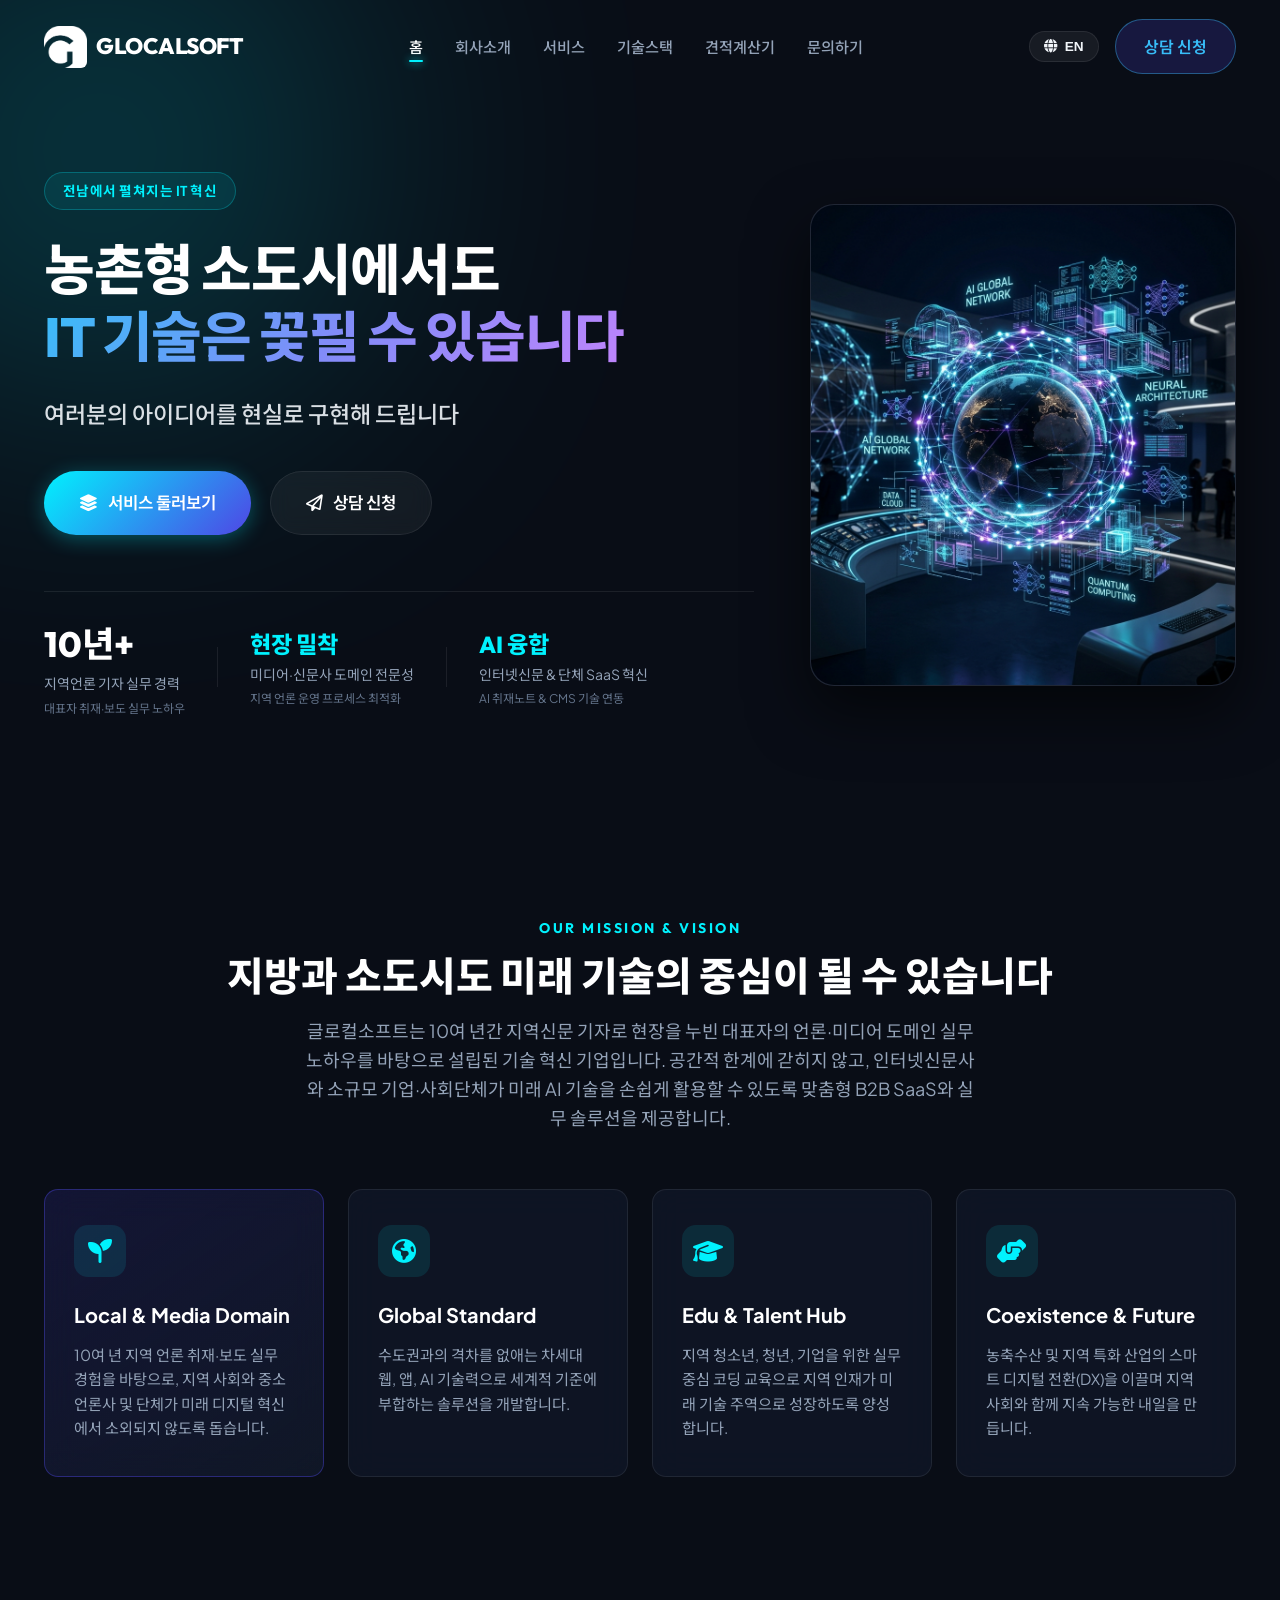
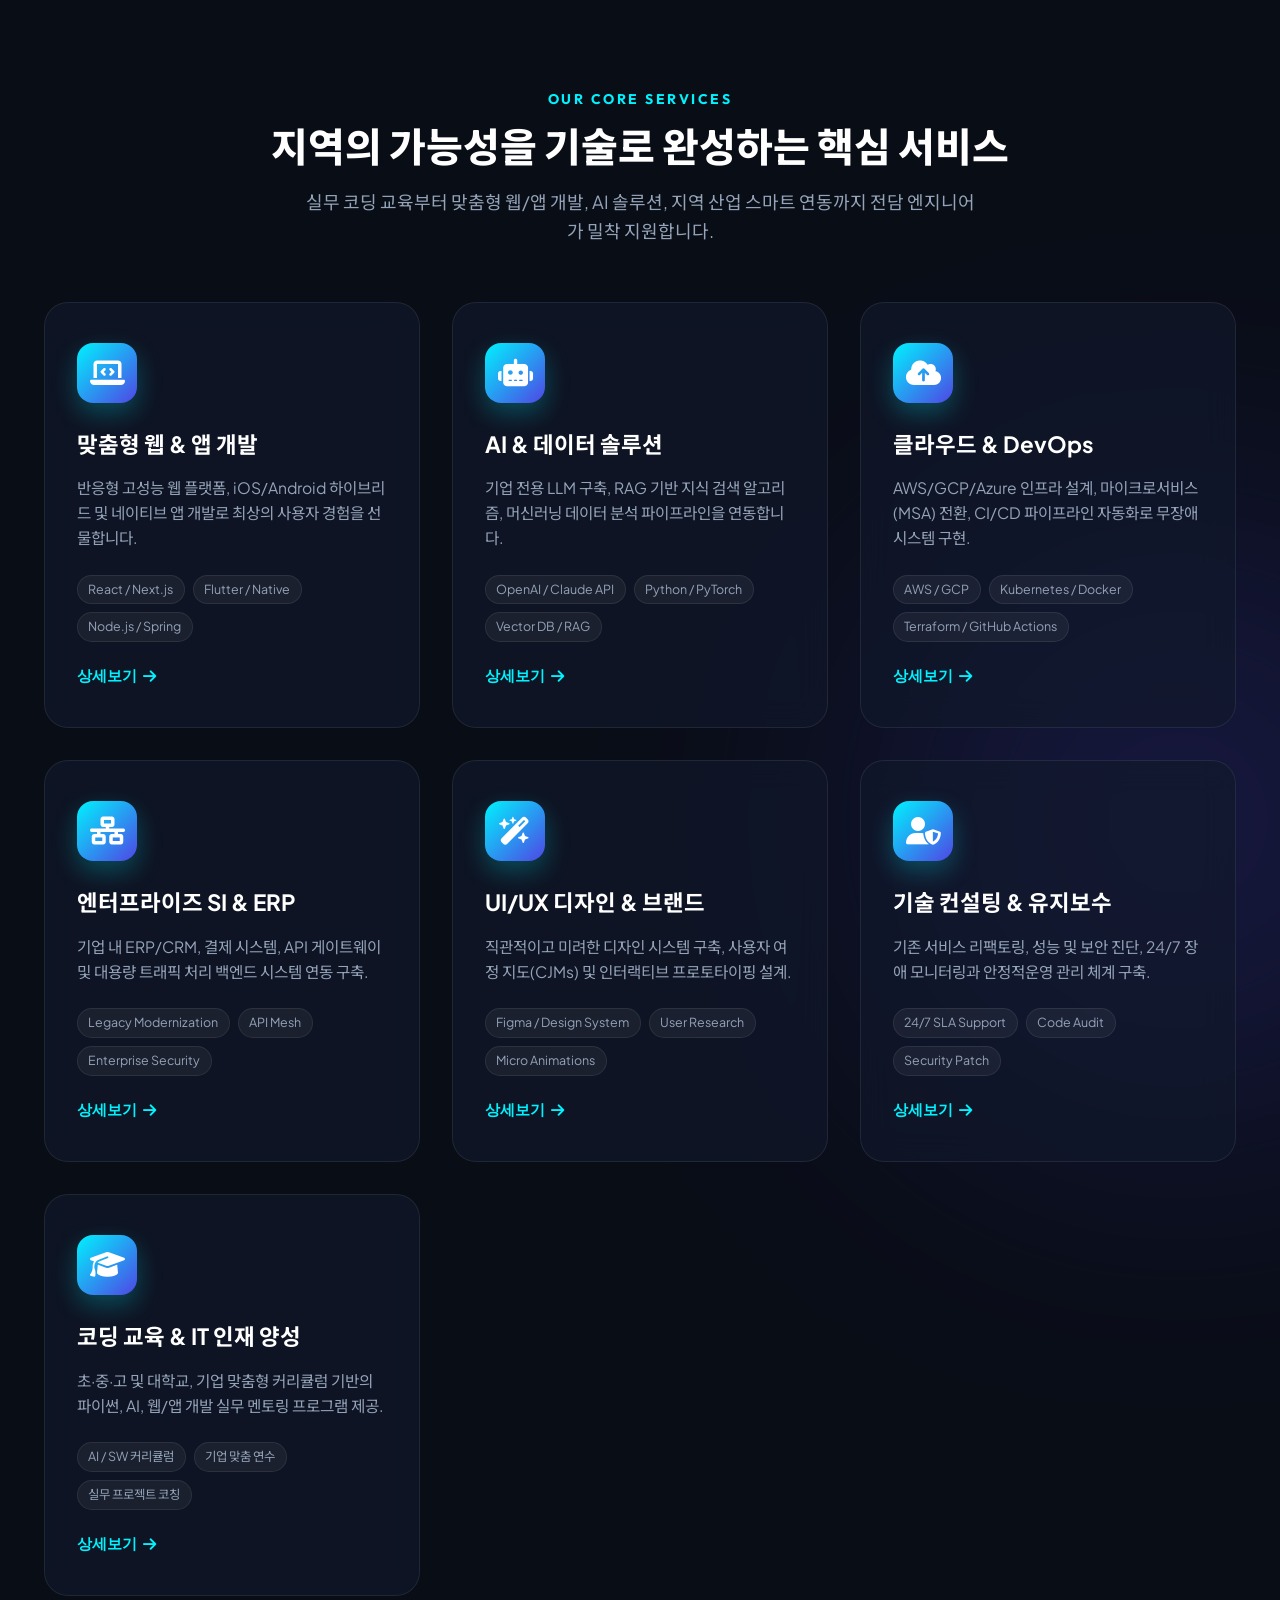
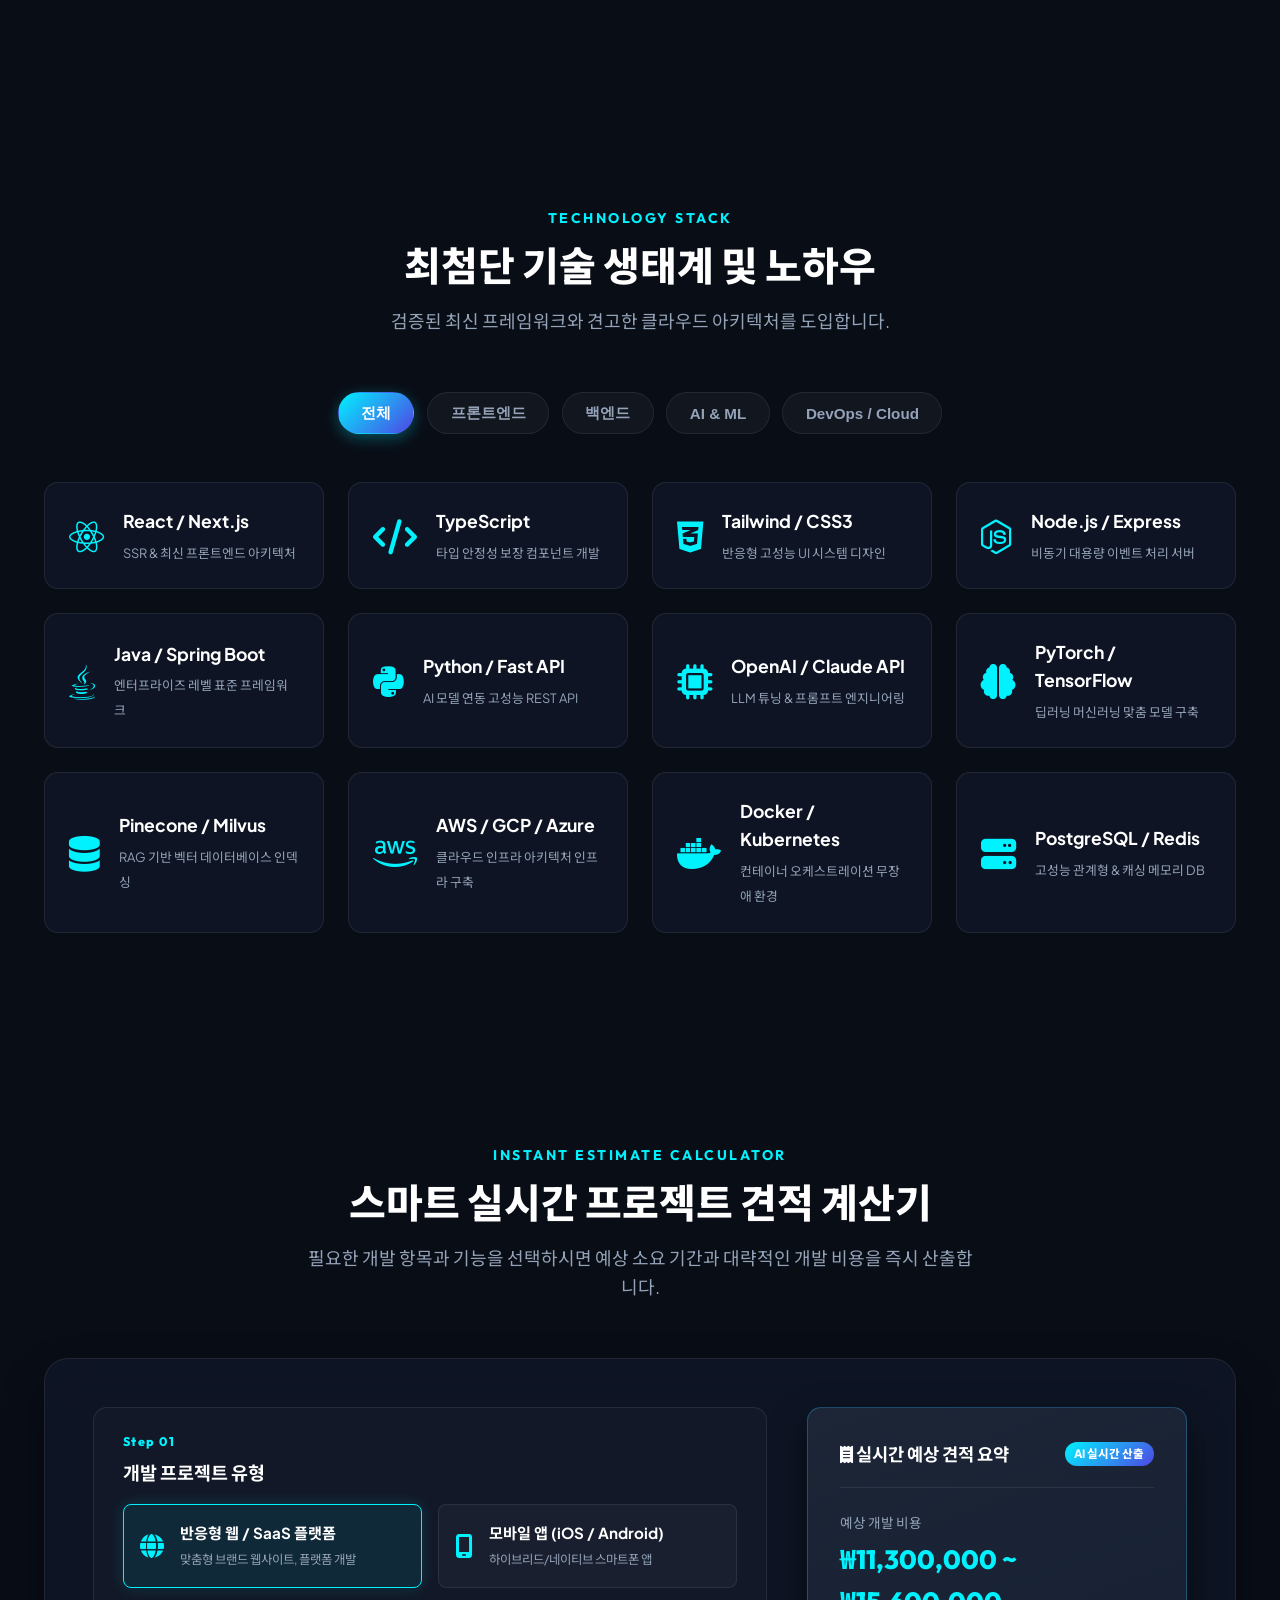
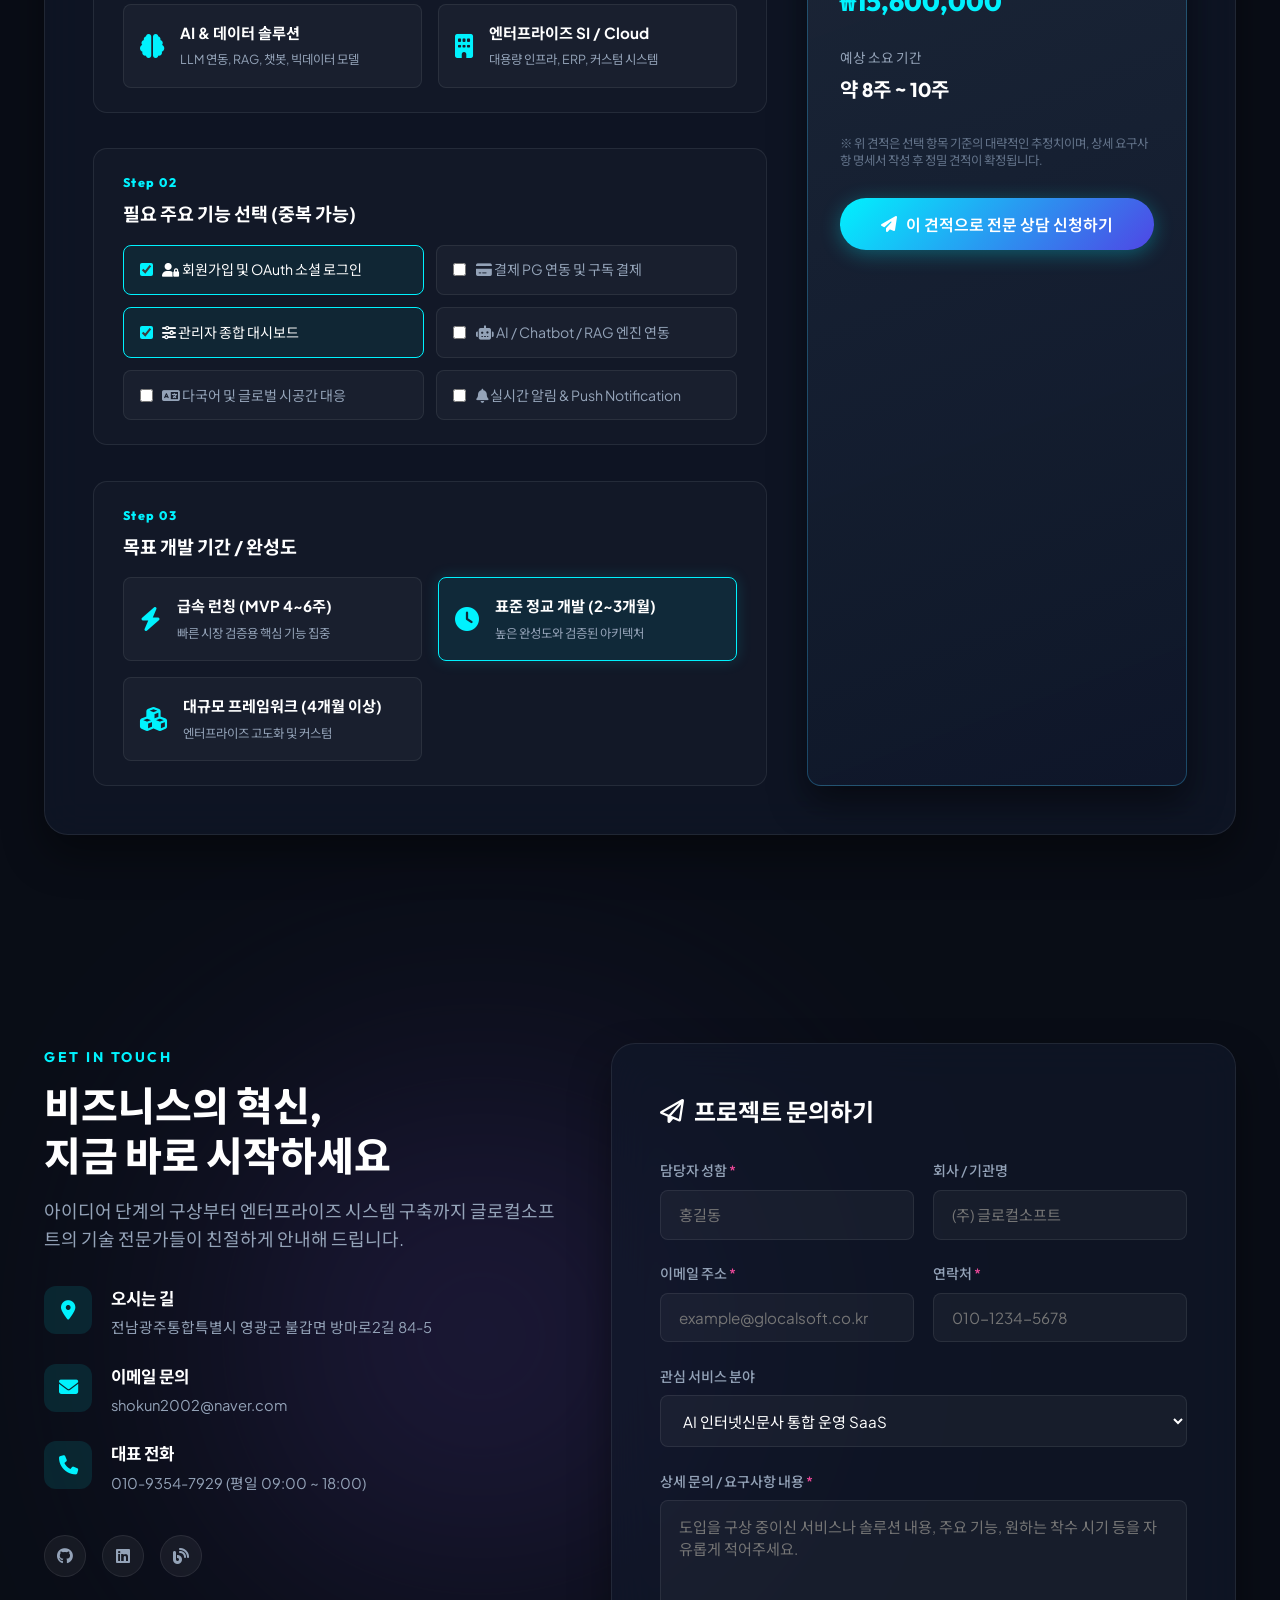
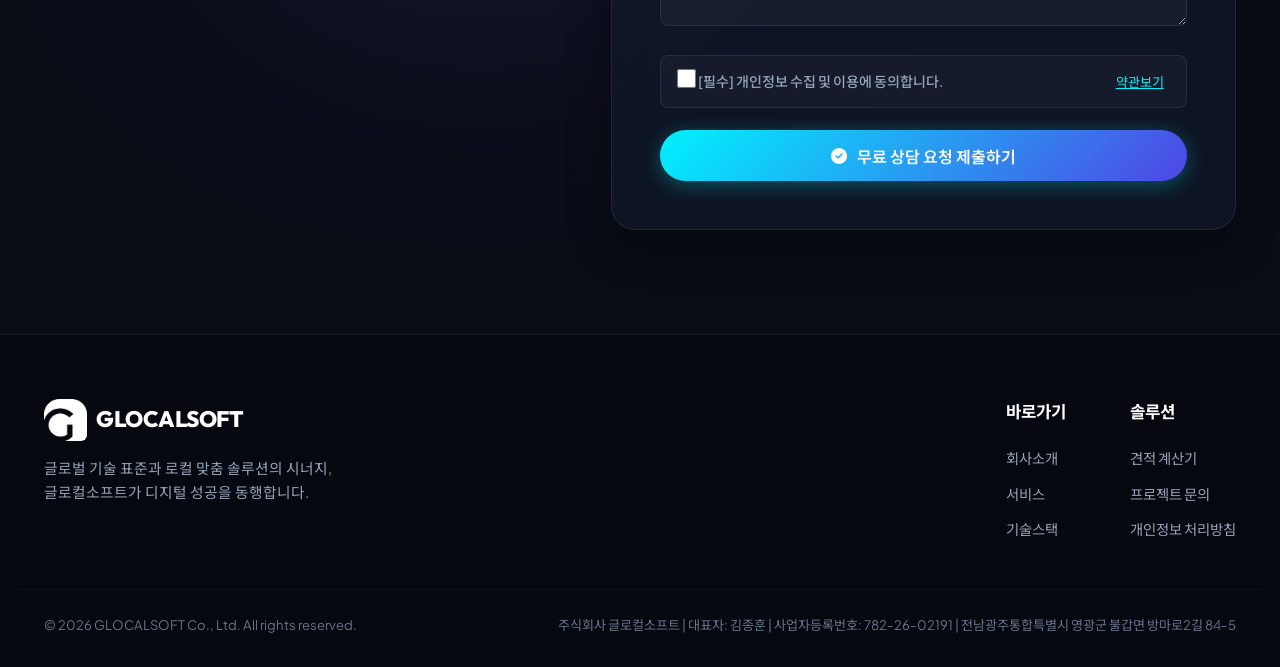
==== commit bc6cc742: "feat: Hero 섹션 텍스트 중심 단정화 및 문구 개편" ====
--- a/index.html
+++ b/index.html
@@ -71,24 +71,22 @@
     <div class="container hero-grid">
       <div class="hero-content">
         <div class="hero-badge">
-          <span class="pulse-dot"></span>
-          <span data-i18n="hero_badge">🌱 전남에서 펼쳐지는 IT 혁신</span>
+          <span data-i18n="hero_badge">전남에서 펼쳐지는 IT 혁신</span>
         </div>
         <h1 class="hero-title" data-i18n="hero_title">
           농촌형 소도시에서도<br>
-          IT 기술이 꽃 피웁니다<br>
-          <span class="gradient-text">글로컬소프트</span>
+          <span class="gradient-text">IT 기술은 꽃필 수 있습니다</span>
         </h1>
         <p class="hero-subtitle" data-i18n="hero_subtitle">
-          전라남도의 작은 소도시에서 시작된 글로컬소프트는 10여 년간 지역신문 현장을 지킨 기자의 실무 경험과 도메인 노하우를 바탕으로 설립된 기술 기업입니다. 인터넷신문사, 소규모 기업 및 사회단체가 미래 AI 기술에서 소외되지 않도록 맞춤형 B2B SaaS와 실무 솔루션을 개발합니다.
+          여러분의 아이디어를 현실로 구현해 드립니다
         </p>
 
         <div class="hero-buttons">
-          <a href="#calculator" class="btn btn-gradient btn-lg" id="heroCalcBtn" data-i18n="hero_btn_calc">
-            <i class="fa-solid fa-calculator"></i> 예상 견적 계산하기
+          <a href="#services" class="btn btn-gradient btn-lg" id="heroServicesBtn" data-i18n="hero_btn_services">
+            <i class="fa-solid fa-layer-group"></i> 서비스 둘러보기
           </a>
-          <a href="#services" class="btn btn-outline btn-lg" id="heroPortBtn" data-i18n="hero_btn_services">
-            <i class="fa-solid fa-layer-group"></i> 서비스 둘러보기
+          <a href="#contact" class="btn btn-outline btn-lg" id="heroContactBtn" data-i18n="hero_btn_contact">
+            <i class="fa-regular fa-paper-plane"></i> 상담 신청
           </a>
         </div>
 
@@ -100,13 +98,13 @@
           </div>
           <div class="stat-divider"></div>
           <div class="stat-card">
-            <h3 class="stat-number stat-badge-text"><i class="fa-solid fa-newspaper"></i> 현장 밀착</h3>
+            <h3 class="stat-number stat-badge-text">현장 밀착</h3>
             <p class="stat-label" data-i18n="stat_domain">미디어·신문사 도메인 전문성</p>
             <span class="stat-subtext" data-i18n="stat_domain_sub">지역 언론 운영 프로세스 최적화</span>
           </div>
           <div class="stat-divider"></div>
           <div class="stat-card">
-            <h3 class="stat-number stat-badge-text"><i class="fa-solid fa-brain"></i> AI 융합</h3>
+            <h3 class="stat-number stat-badge-text">AI 융합</h3>
             <p class="stat-label" data-i18n="stat_tech">인터넷신문 & 단체 SaaS 혁신</p>
             <span class="stat-subtext" data-i18n="stat_tech_sub">AI 취재노트 & CMS 기술 연동</span>
           </div>
@@ -116,20 +114,6 @@
       <div class="hero-visual">
         <div class="visual-frame glow-border">
           <img src="assets/hero-bg.png" alt="Glocalsoft Software Architecture Visualization" class="hero-img">
-          <div class="visual-card-float card-top-right">
-            <i class="fa-solid fa-seedling icon-accent"></i>
-            <div>
-              <strong>전남의 IT 거점</strong>
-              <span>지역 상생 & 디지털 전환</span>
-            </div>
-          </div>
-          <div class="visual-card-float card-bottom-left">
-            <i class="fa-solid fa-graduation-cap icon-success"></i>
-            <div>
-              <strong>실무 코딩 교육</strong>
-              <span>미래 AI/SW 인재 양성</span>
-            </div>
-          </div>
         </div>
       </div>
     </div>
--- a/styles.css
+++ b/styles.css
@@ -440,7 +440,7 @@
 
 .hero-grid {
   display: grid;
-  grid-template-columns: 1.15fr 0.85fr;
+  grid-template-columns: 1.25fr 0.75fr;
   gap: 3.5rem;
   align-items: center;
 }
@@ -448,47 +448,36 @@
 .hero-badge {
   display: inline-flex;
   align-items: center;
-  gap: 0.6rem;
   background: rgba(0, 242, 254, 0.08);
   border: 1px solid rgba(0, 242, 254, 0.25);
-  padding: 0.4rem 1rem;
+  padding: 0.45rem 1.1rem;
   border-radius: var(--radius-full);
-  font-size: 0.8rem;
+  font-size: 0.85rem;
   font-weight: 700;
   color: var(--accent-cyan);
-  margin-bottom: 1.5rem;
-  letter-spacing: 1px;
-}
-
-.pulse-dot {
-  width: 8px;
-  height: 8px;
-  background: var(--accent-cyan);
-  border-radius: 50%;
-  box-shadow: 0 0 10px var(--accent-cyan);
-  animation: pulse 1.8s infinite;
-}
-
-@keyframes pulse {
-  0% { transform: scale(0.95); box-shadow: 0 0 0 0 rgba(0, 242, 254, 0.7); }
-  70% { transform: scale(1); box-shadow: 0 0 0 10px rgba(0, 242, 254, 0); }
-  100% { transform: scale(0.95); box-shadow: 0 0 0 0 rgba(0, 242, 254, 0); }
+  margin-bottom: 1.6rem;
+  letter-spacing: 0.5px;
 }
 
 .hero-title {
   font-family: var(--font-heading);
-  font-size: 3.25rem;
+  font-size: clamp(2.4rem, 4.3vw, 3.85rem);
   font-weight: 800;
-  line-height: 1.2;
-  margin-bottom: 1.5rem;
-  color: #ffffff;
+  line-height: 1.22;
+  margin-bottom: 1.6rem;
+  color: #ffffff;
+  letter-spacing: -0.025em;
+  word-break: keep-all;
 }
 
 .hero-subtitle {
-  font-size: 1.2rem;
-  color: var(--color-text-muted);
-  margin-bottom: 2.2rem;
-  max-width: 580px;
+  font-size: clamp(1.15rem, 1.8vw, 1.45rem);
+  color: rgba(241, 245, 249, 0.9);
+  font-weight: 500;
+  margin-bottom: 2.4rem;
+  max-width: 620px;
+  line-height: 1.6;
+  word-break: keep-all;
 }
 
 .hero-buttons {
@@ -1629,11 +1618,11 @@
 
   /* Hero Section Mobile Fix */
   .hero-section { padding-top: 6.5rem; padding-bottom: 2.5rem; min-height: auto; width: 100%; overflow-x: hidden; }
-  .hero-title { font-size: 1.85rem; line-height: 1.35; }
-  .hero-subtitle { font-size: 0.98rem; }
+  .hero-title { font-size: 2.15rem; line-height: 1.28; }
+  .hero-subtitle { font-size: 1.12rem; line-height: 1.55; }
   .hero-buttons { flex-direction: column; width: 100%; gap: 0.8rem; }
   .btn { white-space: normal !important; word-break: break-word !important; max-width: 100% !important; box-sizing: border-box; }
-  .btn-lg { width: 100%; padding: 0.9rem 1.2rem; font-size: 0.92rem; }
+  .btn-lg { width: 100%; padding: 0.9rem 1.2rem; font-size: 0.95rem; text-align: center; }
 
   .hero-stats { flex-wrap: wrap; gap: 0.8rem; justify-content: space-around; padding-top: 1rem; }
   .stat-divider { display: none; }
@@ -1642,20 +1631,7 @@
 
   .hero-visual { width: 100%; box-sizing: border-box; }
   .visual-frame { width: 100%; height: auto; box-sizing: border-box; }
-  .hero-img { height: 260px; object-fit: cover; }
-  
-  /* Place floating visual cards in-flow on mobile to prevent overflow */
-  .visual-card-float {
-    position: static !important;
-    margin: 0.6rem auto !important;
-    transform: none !important;
-    animation: none !important;
-    width: 100% !important;
-    box-sizing: border-box !important;
-    padding: 0.6rem 0.8rem;
-    font-size: 0.8rem;
-  }
-  .card-top-right, .card-bottom-left { top: auto; right: auto; bottom: auto; left: auto; }
+  .hero-img { height: 280px; object-fit: cover; }
 
   .about-grid { grid-template-columns: 1fr; gap: 1rem; width: 100%; }
   .about-card { padding: 1.5rem 1.2rem; }
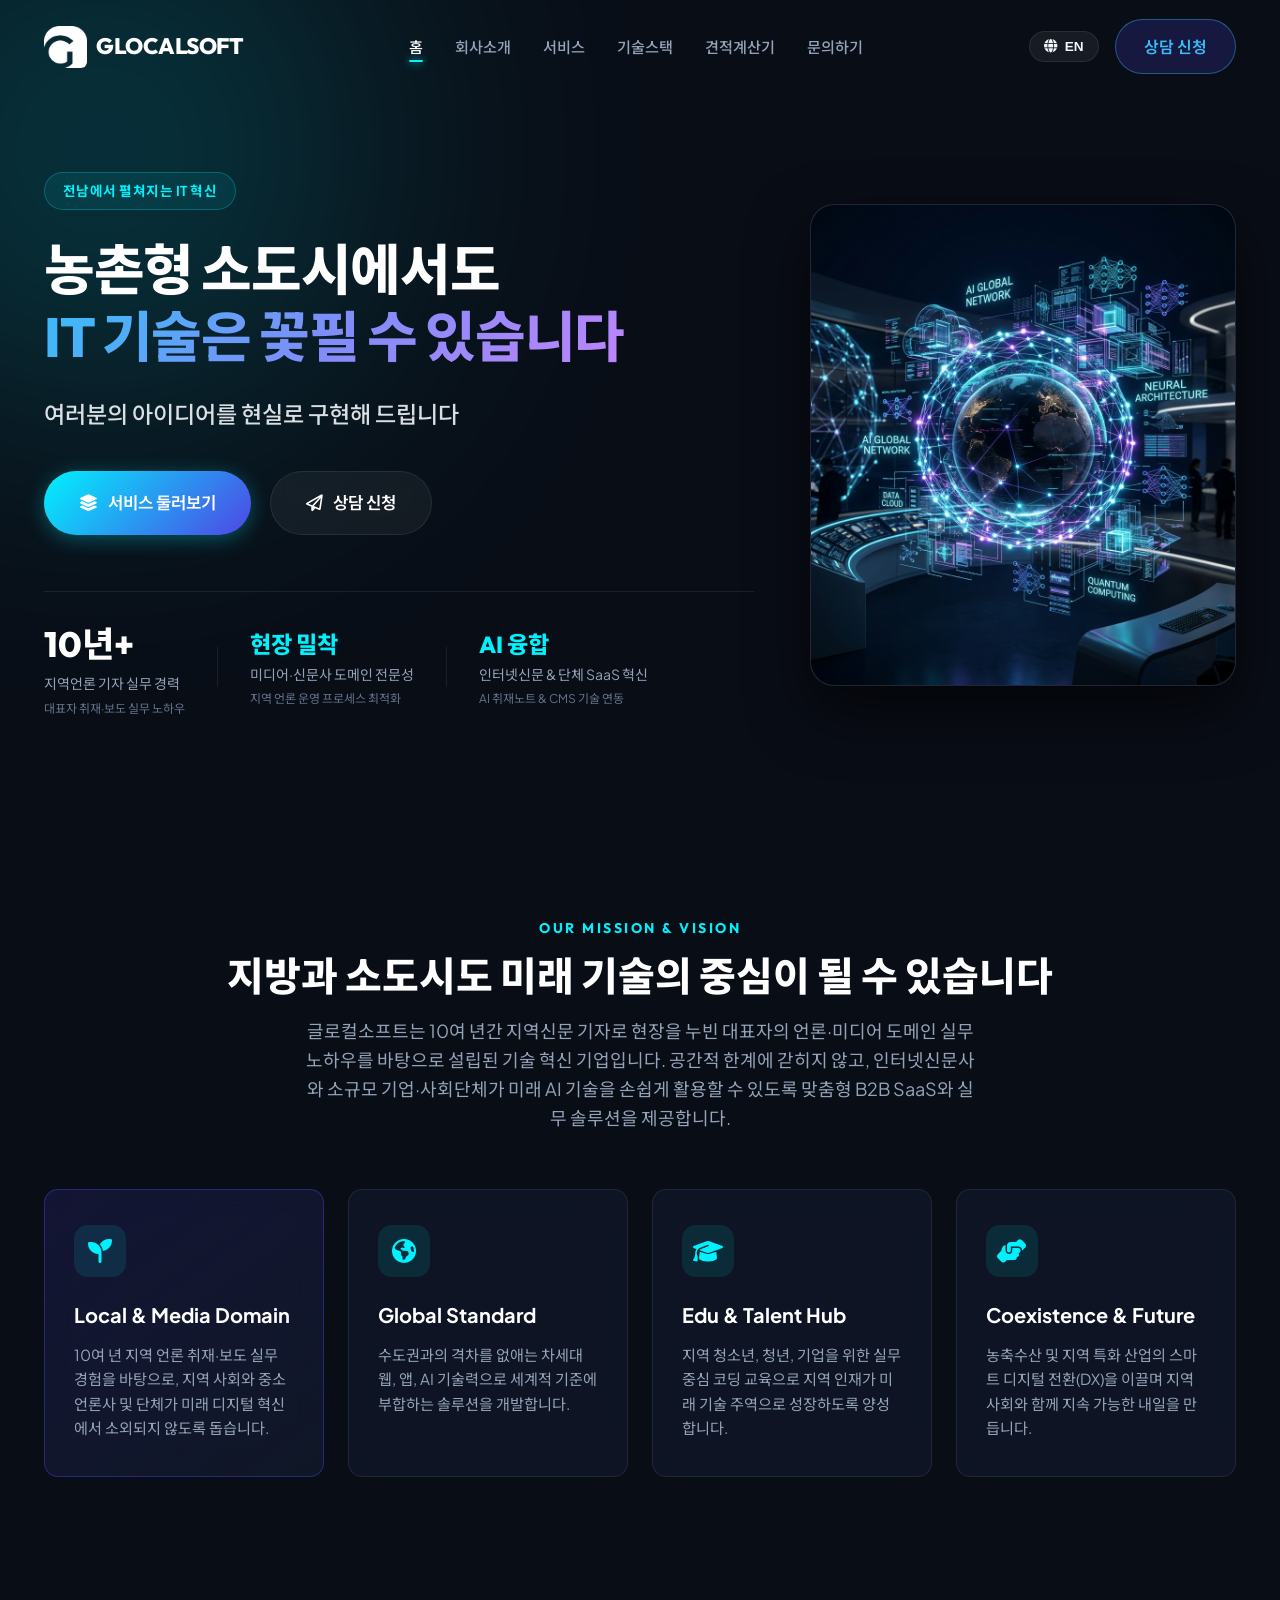
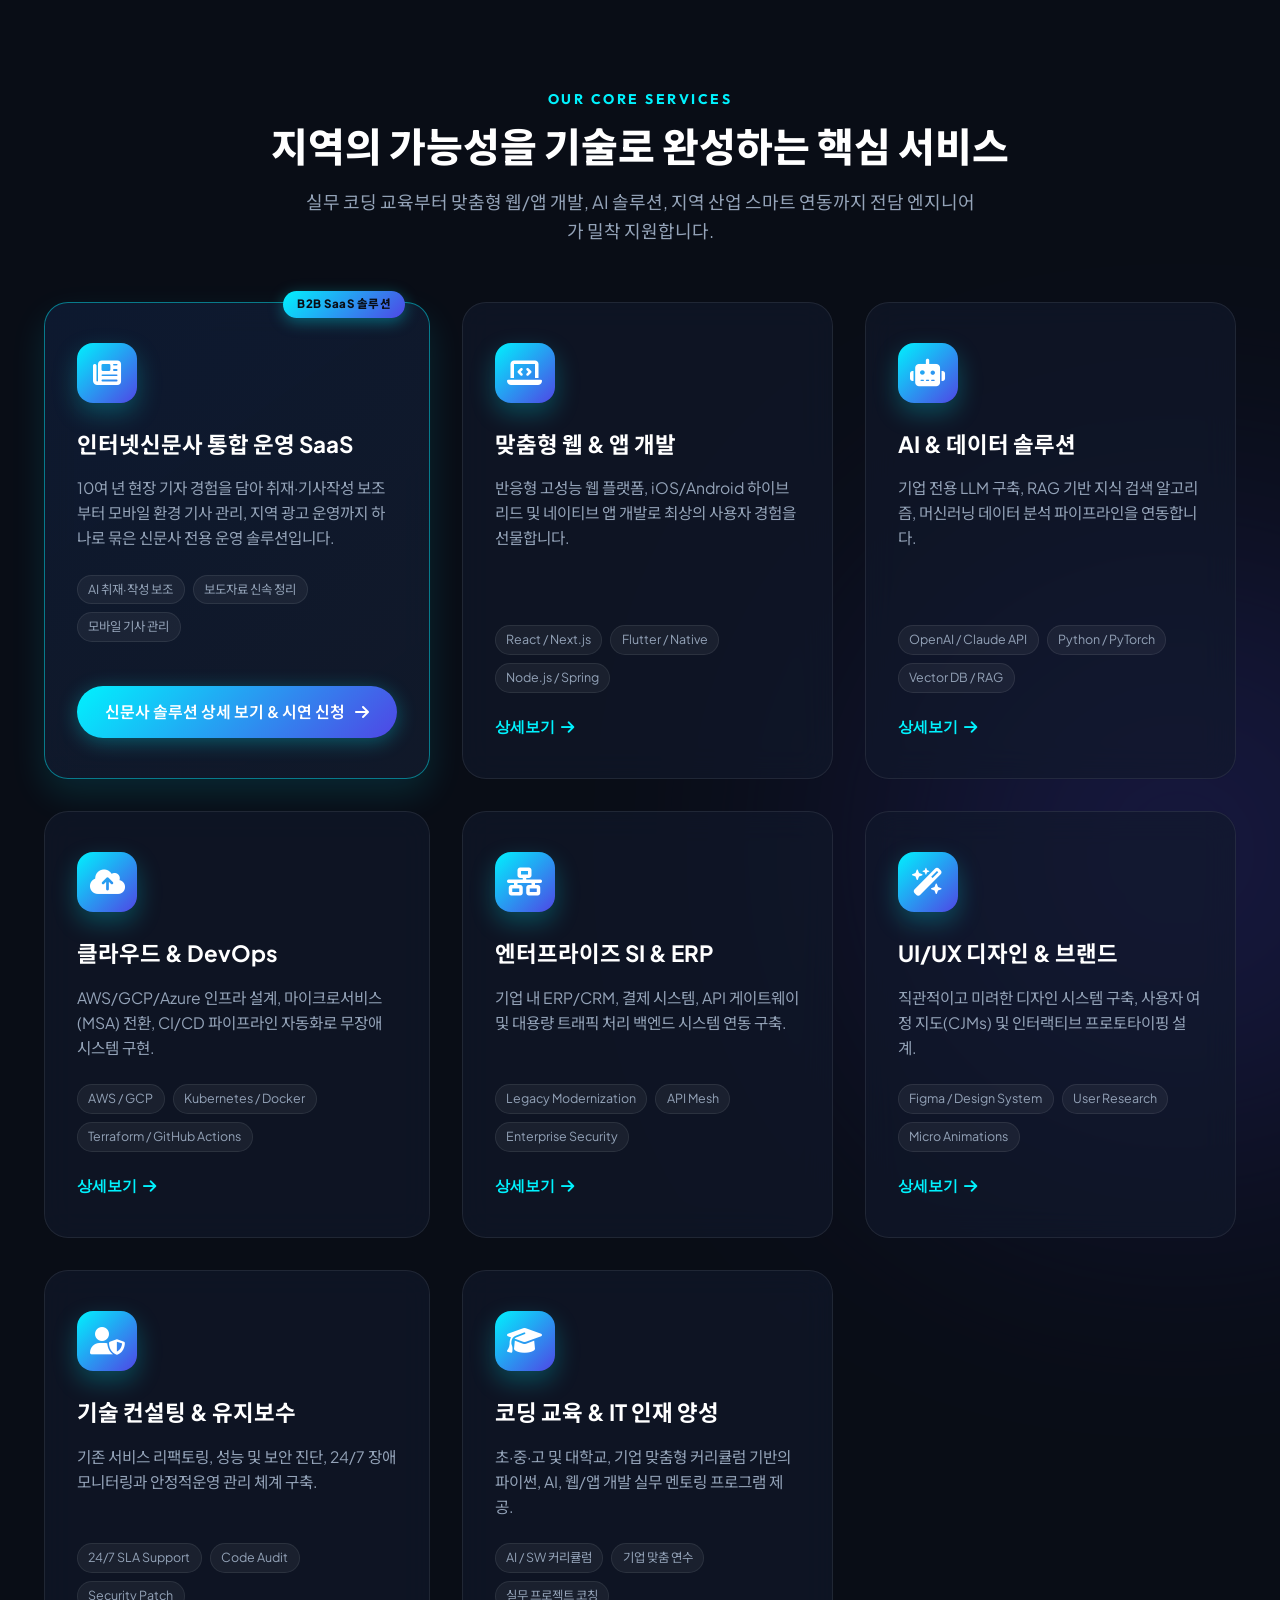
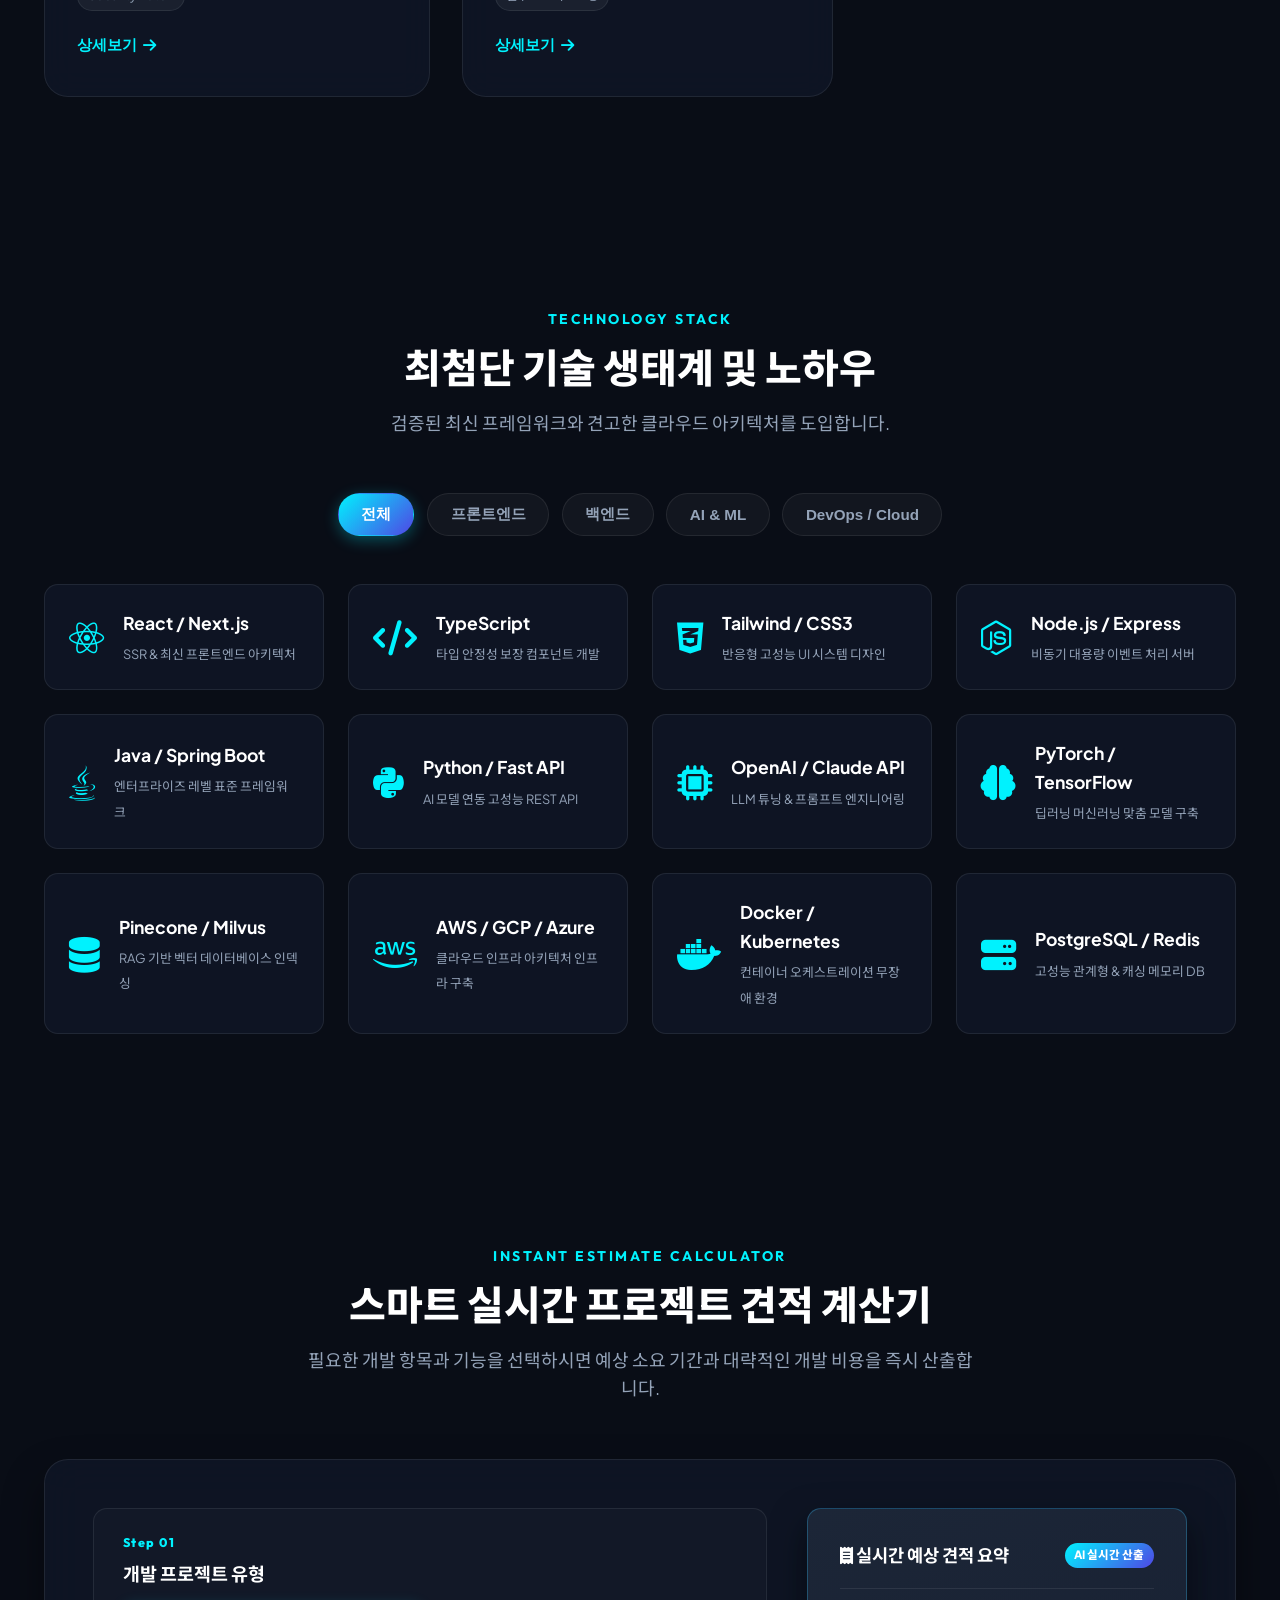
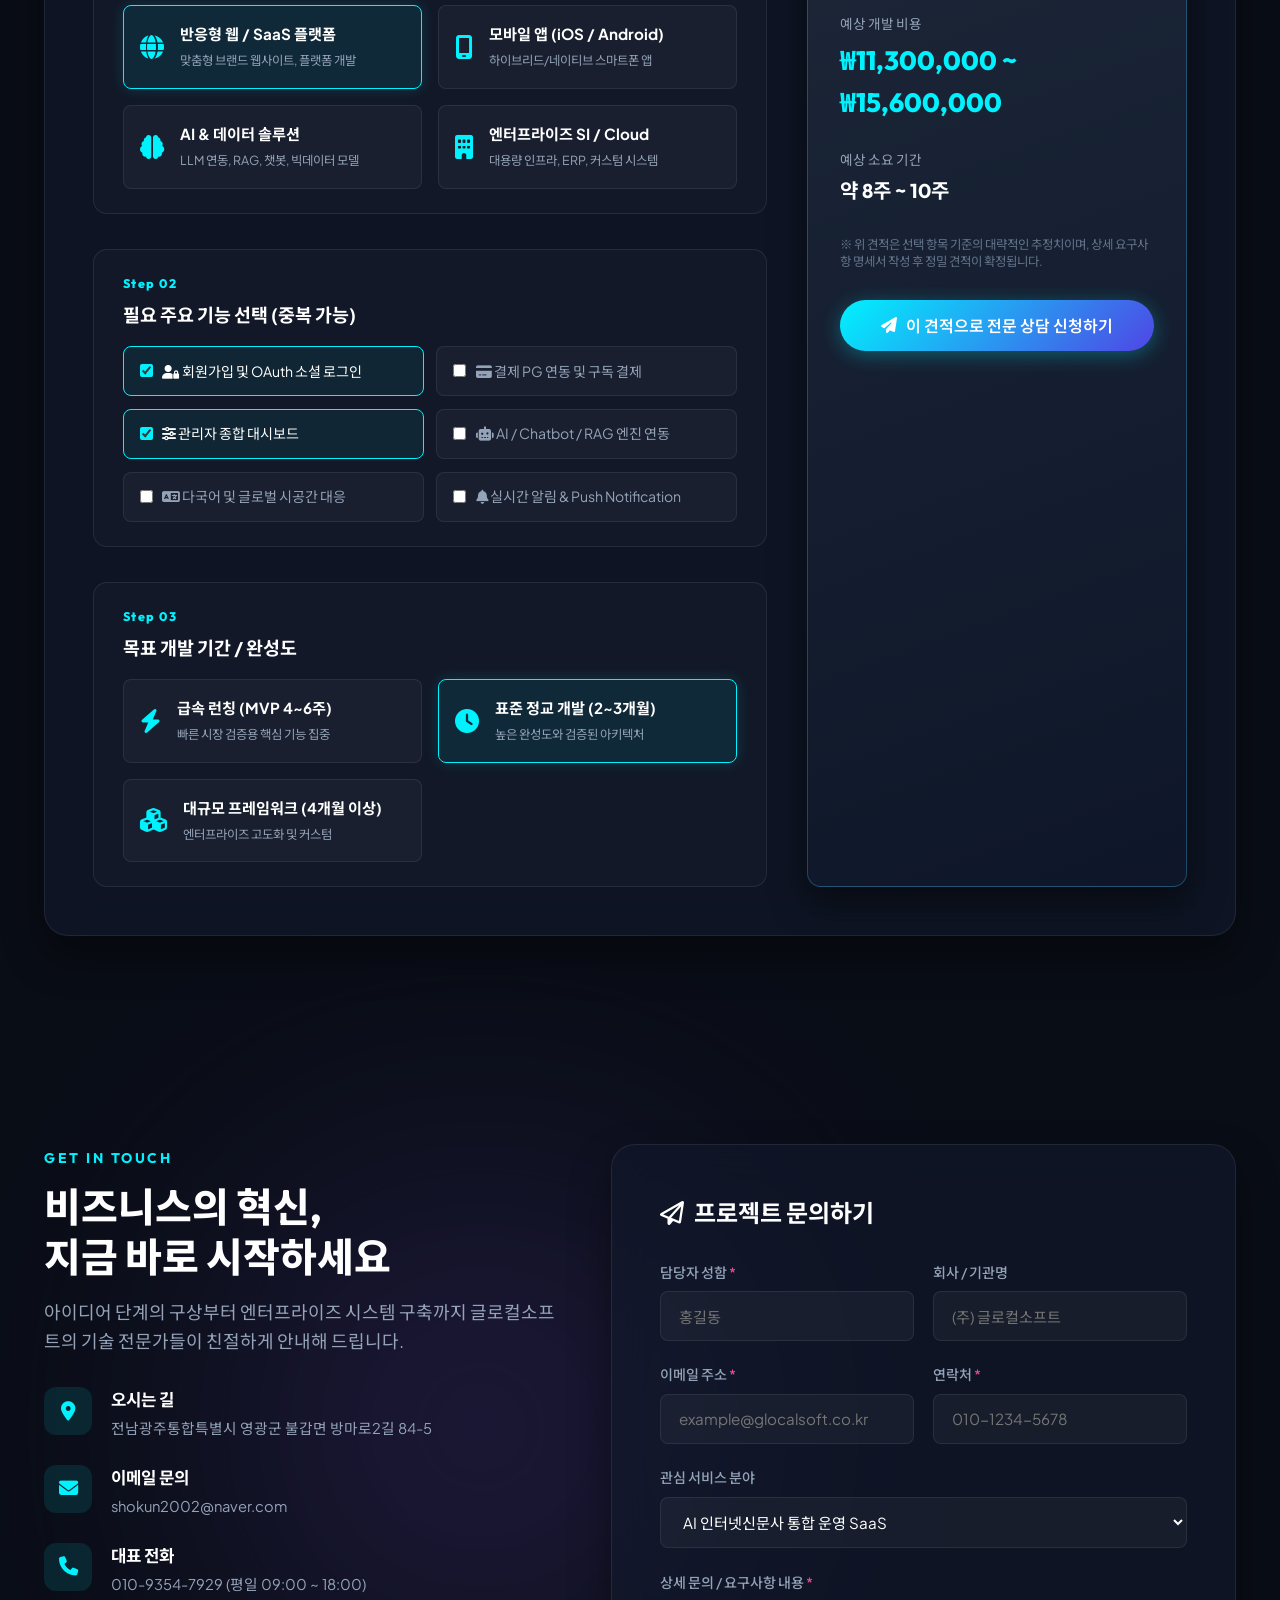
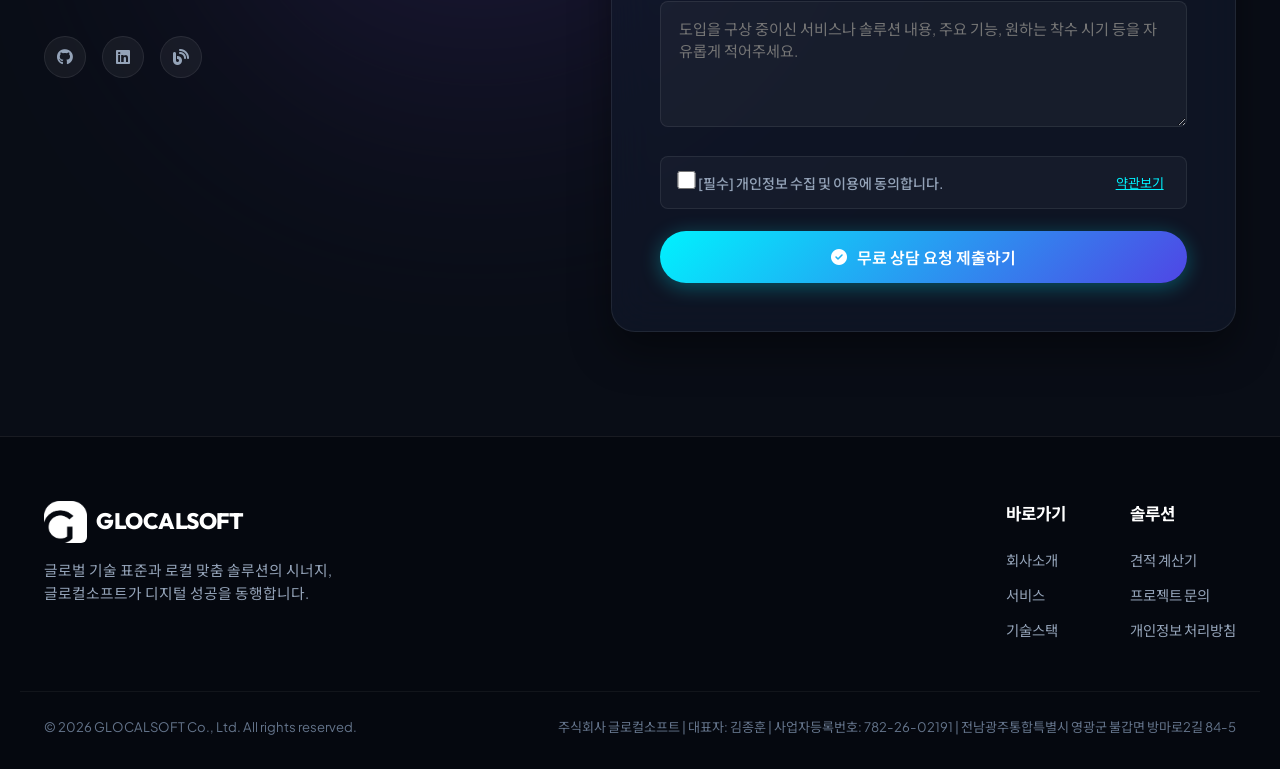
==== commit a42b6076: "feat: launch AI newspaper CMS showcase landing page" ====
--- a/index.html
+++ b/index.html
@@ -169,6 +169,22 @@
       </div>
 
       <div class="services-grid">
+        <!-- Flagship Newspaper SaaS Card -->
+        <div class="service-item-card flagship-card" data-service="newspaper-saas">
+          <div class="flagship-badge">B2B SaaS 솔루션</div>
+          <div class="service-icon"><i class="fa-solid fa-newspaper"></i></div>
+          <h3>인터넷신문사 통합 운영 SaaS</h3>
+          <p>10여 년 현장 기자 경험을 담아 취재·기사작성 보조부터 모바일 환경 기사 관리, 지역 광고 운영까지 하나로 묶은 신문사 전용 운영 솔루션입니다.</p>
+          <ul class="service-tags">
+            <li>AI 취재·작성 보조</li>
+            <li>보도자료 신속 정리</li>
+            <li>모바일 기사 관리</li>
+          </ul>
+          <a href="/newspaper/" class="btn btn-gradient btn-block flagship-link">
+            신문사 솔루션 상세 보기 & 시연 신청 <i class="fa-solid fa-arrow-right"></i>
+          </a>
+        </div>
+
         <div class="service-item-card" data-service="web-app">
           <div class="service-icon"><i class="fa-solid fa-laptop-code"></i></div>
           <h3 data-i18n="srv1_title">맞춤형 웹 & 앱 개발</h3>
--- a/styles.css
+++ b/styles.css
@@ -670,6 +670,31 @@
   transform: translateY(-6px);
   background: var(--bg-card-hover);
   border-color: var(--border-glass-hover);
+}
+
+.flagship-card {
+  border: 1px solid rgba(0, 242, 254, 0.45) !important;
+  background: linear-gradient(145deg, rgba(14, 28, 52, 0.85) 0%, rgba(18, 26, 43, 0.9) 100%) !important;
+  box-shadow: 0 15px 35px rgba(0, 242, 254, 0.12);
+}
+
+.flagship-badge {
+  position: absolute;
+  top: -12px;
+  right: 24px;
+  background: var(--gradient-primary);
+  color: #090d16;
+  font-size: 0.72rem;
+  font-weight: 800;
+  padding: 0.28rem 0.85rem;
+  border-radius: var(--radius-full);
+  letter-spacing: 0.5px;
+  box-shadow: 0 4px 15px rgba(0, 242, 254, 0.35);
+}
+
+.flagship-link {
+  margin-top: 1.2rem;
+  text-align: center;
 }
 
 .service-icon {
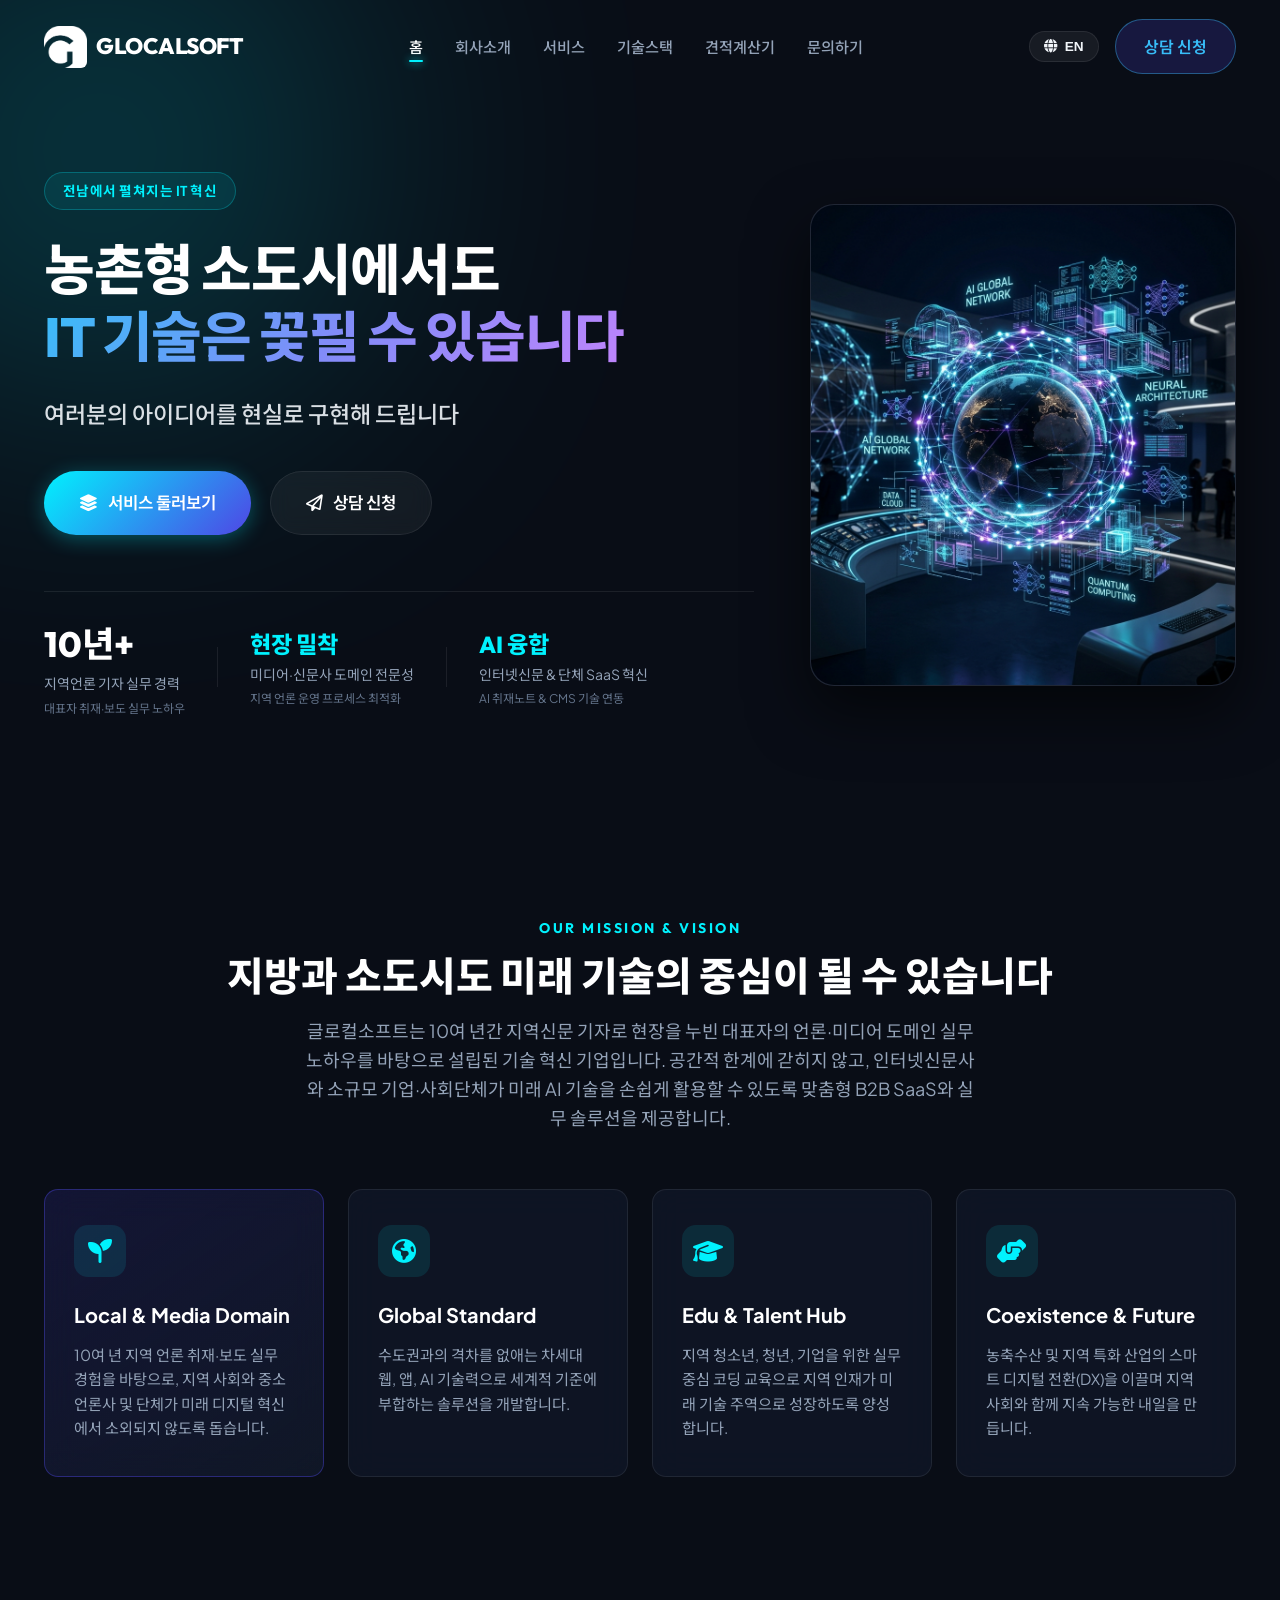
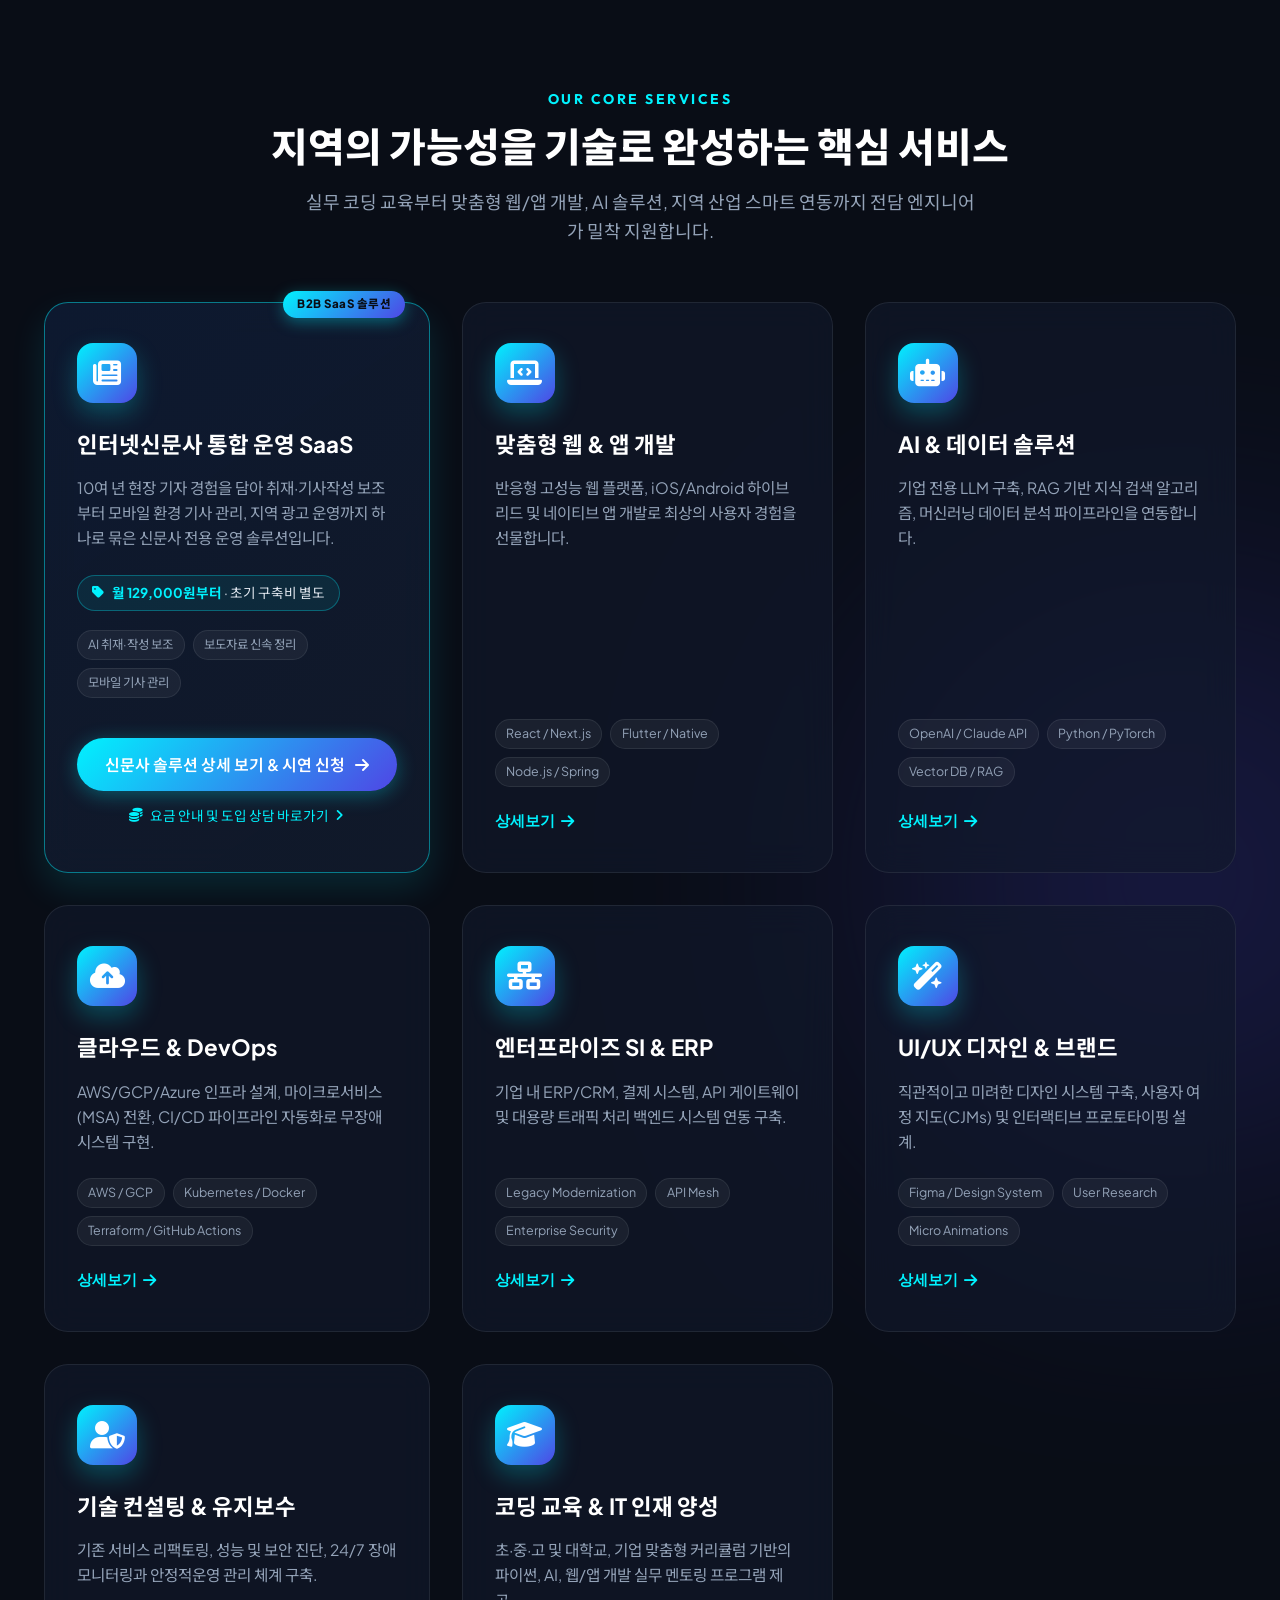
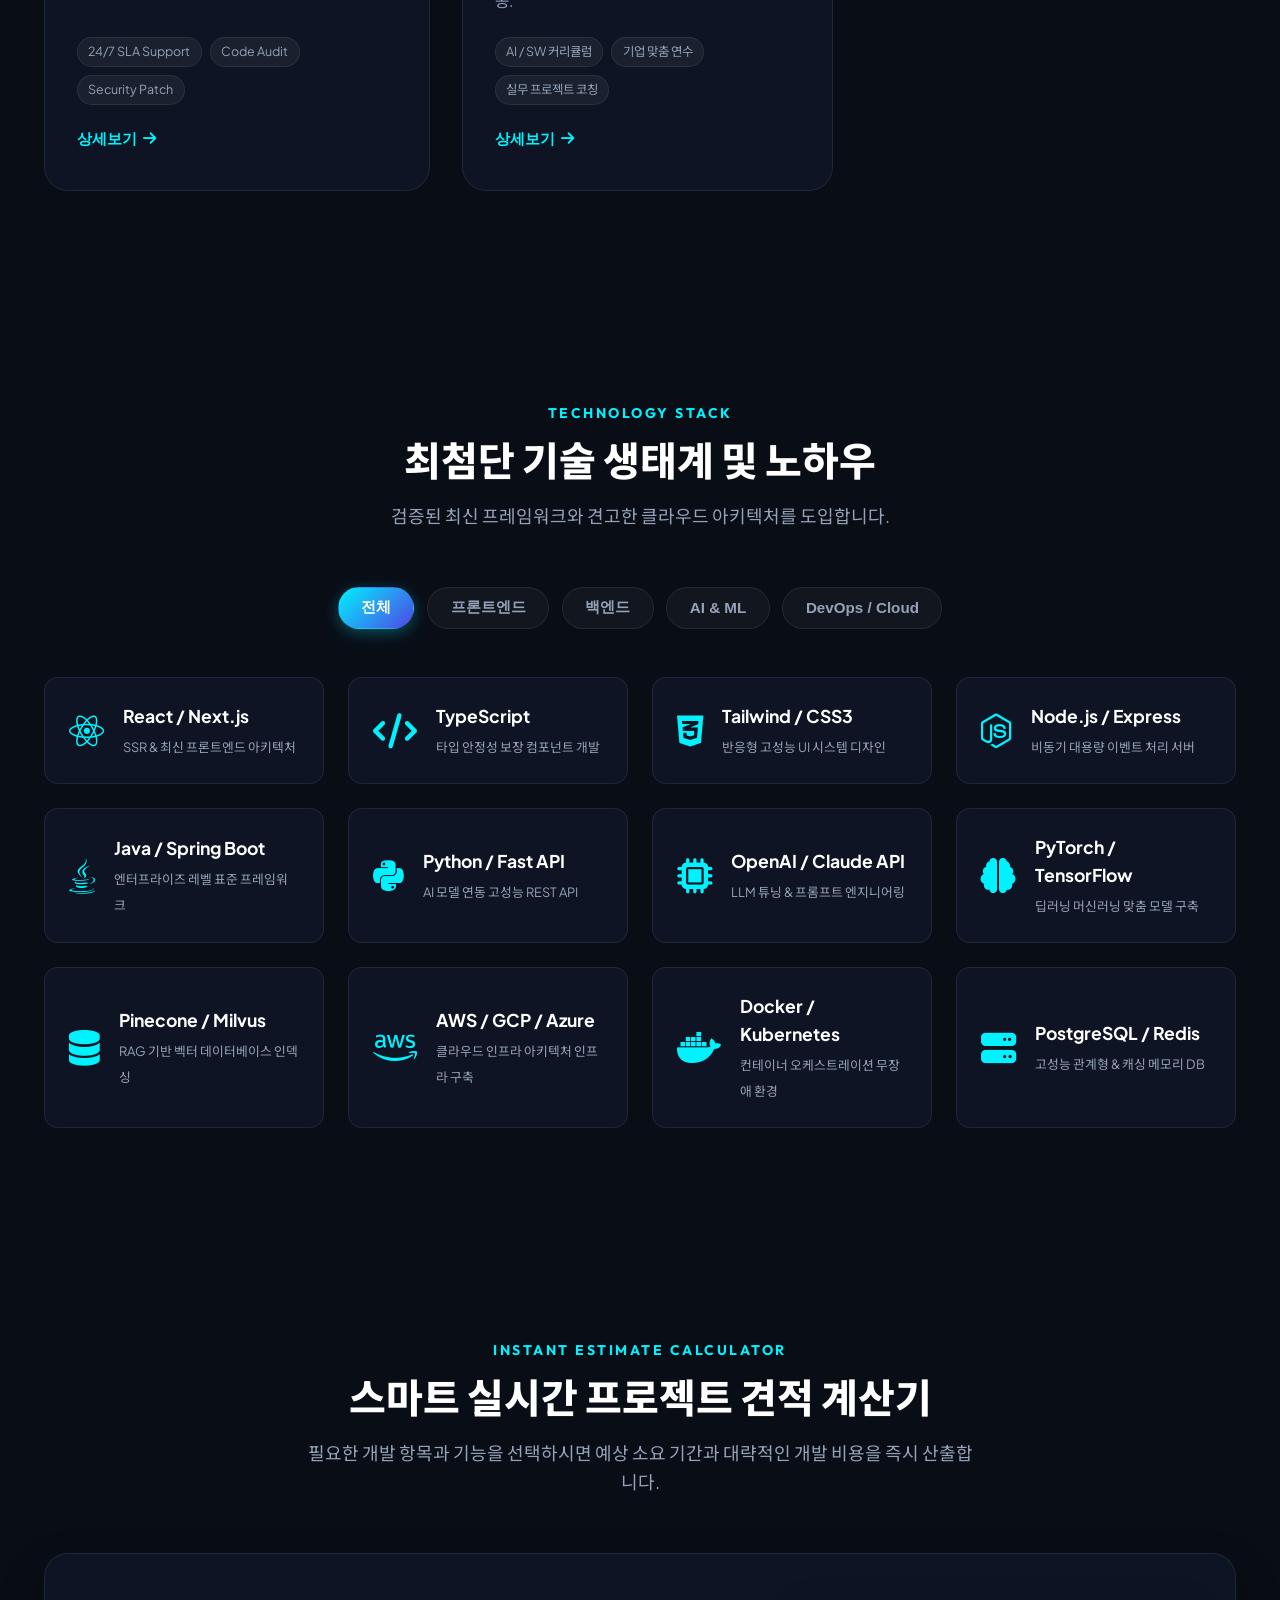
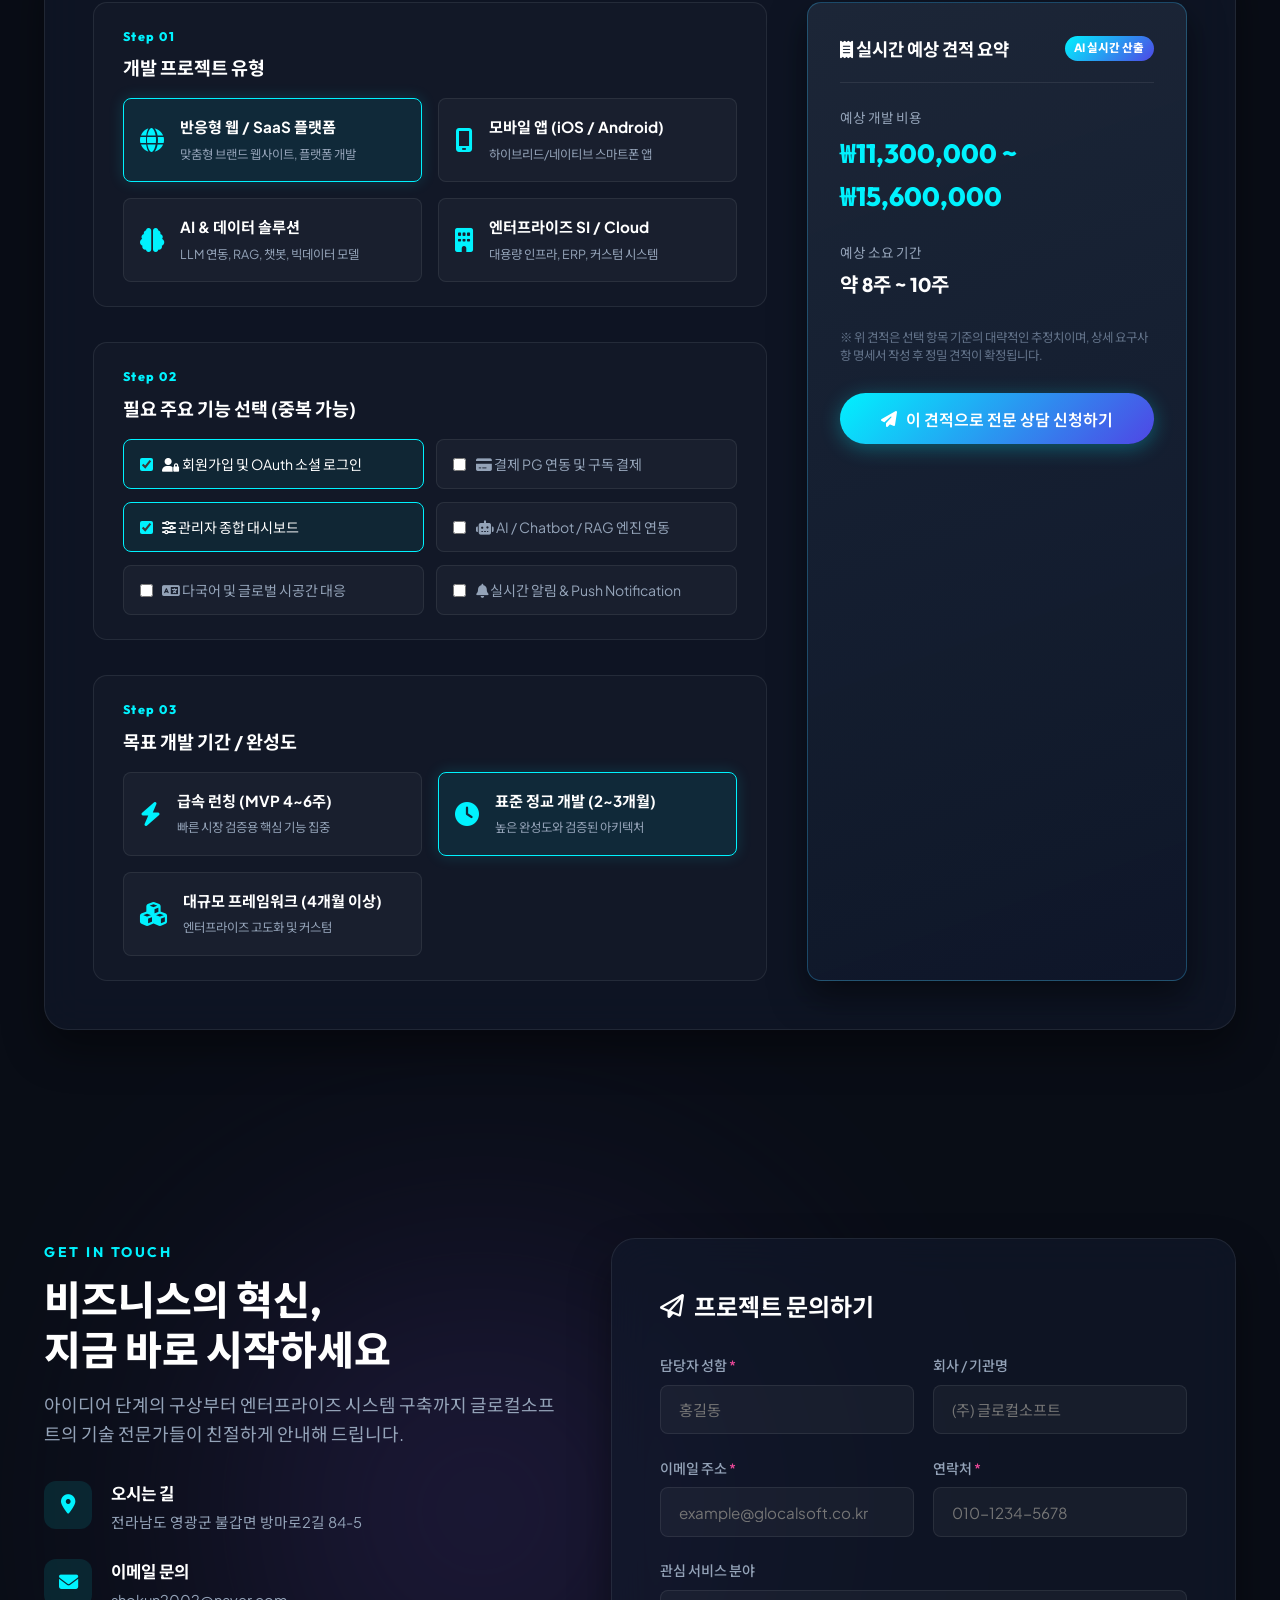
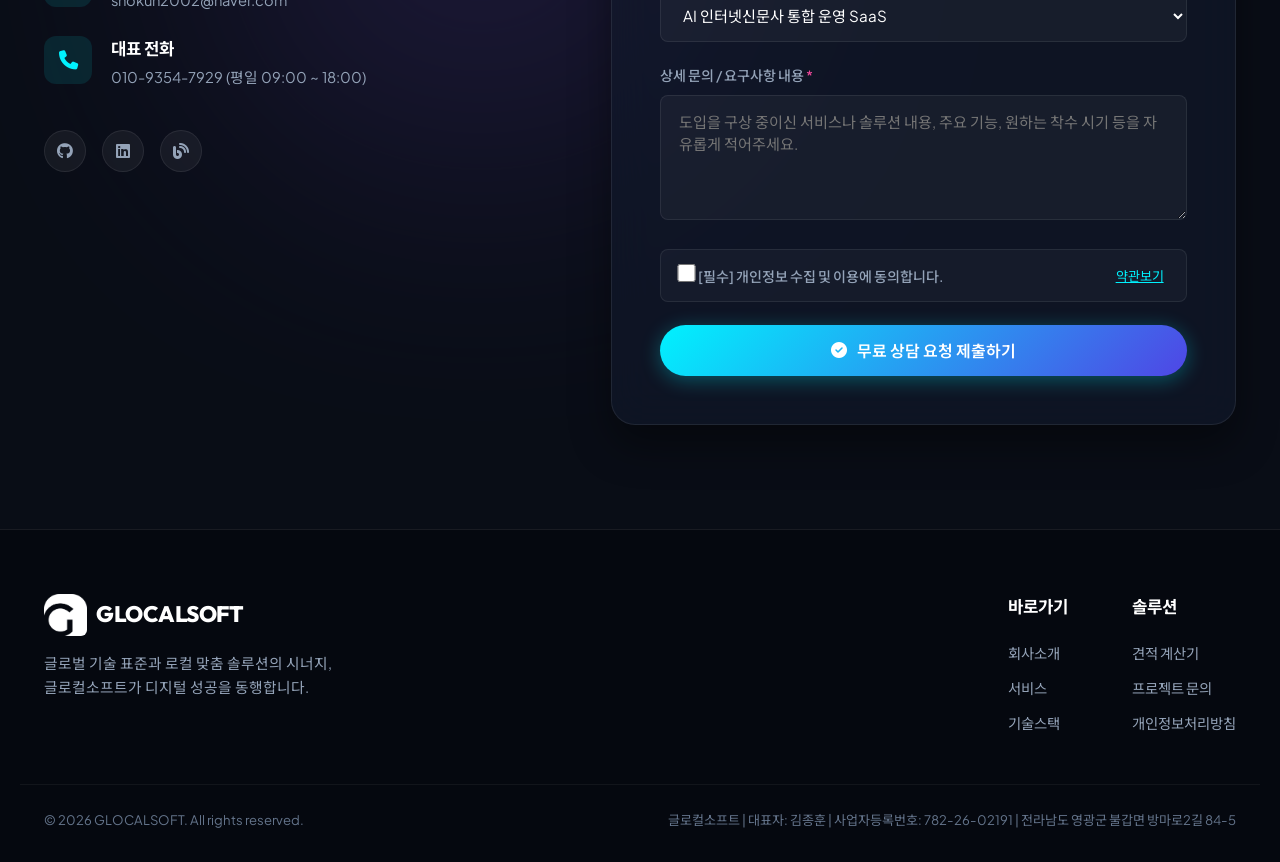
==== commit a14418c5: "feat: launch pricing plans and official privacy policy page" ====
--- a/index.html
+++ b/index.html
@@ -175,14 +175,23 @@
           <div class="service-icon"><i class="fa-solid fa-newspaper"></i></div>
           <h3>인터넷신문사 통합 운영 SaaS</h3>
           <p>10여 년 현장 기자 경험을 담아 취재·기사작성 보조부터 모바일 환경 기사 관리, 지역 광고 운영까지 하나로 묶은 신문사 전용 운영 솔루션입니다.</p>
+          <a href="/newspaper/#pricing" class="flagship-pricing-tag" title="요금제 상세 확인하기">
+            <i class="fa-solid fa-tag"></i>
+            <span><strong>월 129,000원부터</strong> · 초기 구축비 별도</span>
+          </a>
           <ul class="service-tags">
             <li>AI 취재·작성 보조</li>
             <li>보도자료 신속 정리</li>
             <li>모바일 기사 관리</li>
           </ul>
-          <a href="/newspaper/" class="btn btn-gradient btn-block flagship-link">
-            신문사 솔루션 상세 보기 & 시연 신청 <i class="fa-solid fa-arrow-right"></i>
-          </a>
+          <div class="flagship-actions">
+            <a href="/newspaper/" class="btn btn-gradient btn-block flagship-link">
+              신문사 솔루션 상세 보기 & 시연 신청 <i class="fa-solid fa-arrow-right"></i>
+            </a>
+            <a href="/newspaper/#pricing" class="flagship-price-link">
+              <i class="fa-solid fa-coins"></i> 요금 안내 및 도입 상담 바로가기 <i class="fa-solid fa-angle-right"></i>
+            </a>
+          </div>
         </div>
 
         <div class="service-item-card" data-service="web-app">
@@ -484,7 +493,7 @@
               <div class="icon-box"><i class="fa-solid fa-location-dot"></i></div>
               <div>
                 <strong>오시는 길</strong>
-                <p>전남광주통합특별시 영광군 불갑면 방마로2길 84-5</p>
+                <p>전라남도 영광군 불갑면 방마로2길 84-5</p>
               </div>
             </div>
 
@@ -600,15 +609,15 @@
           <ul>
             <li><a href="#calculator">견적 계산기</a></li>
             <li><a href="#contact">프로젝트 문의</a></li>
-            <li><a href="#" id="privacyModalBtn">개인정보 처리방침</a></li>
+            <li><a href="/privacy/">개인정보처리방침</a></li>
           </ul>
         </div>
       </div>
     </div>
 
     <div class="container footer-bottom">
-      <p>© 2026 GLOCALSOFT Co., Ltd. All rights reserved.</p>
-      <p class="company-legal">주식회사 글로컬소프트 | 대표자: 김종훈 | 사업자등록번호: 782-26-02191 | 전남광주통합특별시 영광군 불갑면 방마로2길 84-5</p>
+      <p>© 2026 GLOCALSOFT. All rights reserved.</p>
+      <p class="company-legal">글로컬소프트 | 대표자: 김종훈 | 사업자등록번호: 782-26-02191 | 전라남도 영광군 불갑면 방마로2길 84-5</p>
     </div>
   </footer>
 
--- a/styles.css
+++ b/styles.css
@@ -693,8 +693,64 @@
 }
 
 .flagship-link {
-  margin-top: 1.2rem;
+  margin-top: 0;
   text-align: center;
+}
+
+.flagship-pricing-tag {
+  display: inline-flex;
+  align-items: center;
+  gap: 0.45rem;
+  background: rgba(0, 242, 254, 0.08);
+  border: 1px solid rgba(0, 242, 254, 0.3);
+  padding: 0.4rem 0.9rem;
+  border-radius: var(--radius-full);
+  font-size: 0.85rem;
+  color: #e2e8f0;
+  margin-bottom: 1.2rem;
+  text-decoration: none;
+  transition: all var(--transition-fast);
+  width: fit-content;
+}
+
+.flagship-pricing-tag:hover {
+  background: rgba(0, 242, 254, 0.16);
+  border-color: var(--accent-cyan);
+  color: #ffffff;
+}
+
+.flagship-pricing-tag i {
+  color: var(--accent-cyan);
+  font-size: 0.85rem;
+}
+
+.flagship-pricing-tag strong {
+  color: var(--accent-cyan);
+  font-weight: 700;
+}
+
+.flagship-actions {
+  display: flex;
+  flex-direction: column;
+  gap: 0.6rem;
+  margin-top: 1rem;
+}
+
+.flagship-price-link {
+  display: inline-flex;
+  align-items: center;
+  justify-content: center;
+  gap: 0.4rem;
+  font-size: 0.85rem;
+  color: var(--accent-cyan);
+  text-decoration: none;
+  padding: 0.3rem 0;
+  transition: opacity var(--transition-fast);
+}
+
+.flagship-price-link:hover {
+  opacity: 0.8;
+  text-decoration: underline;
 }
 
 .service-icon {
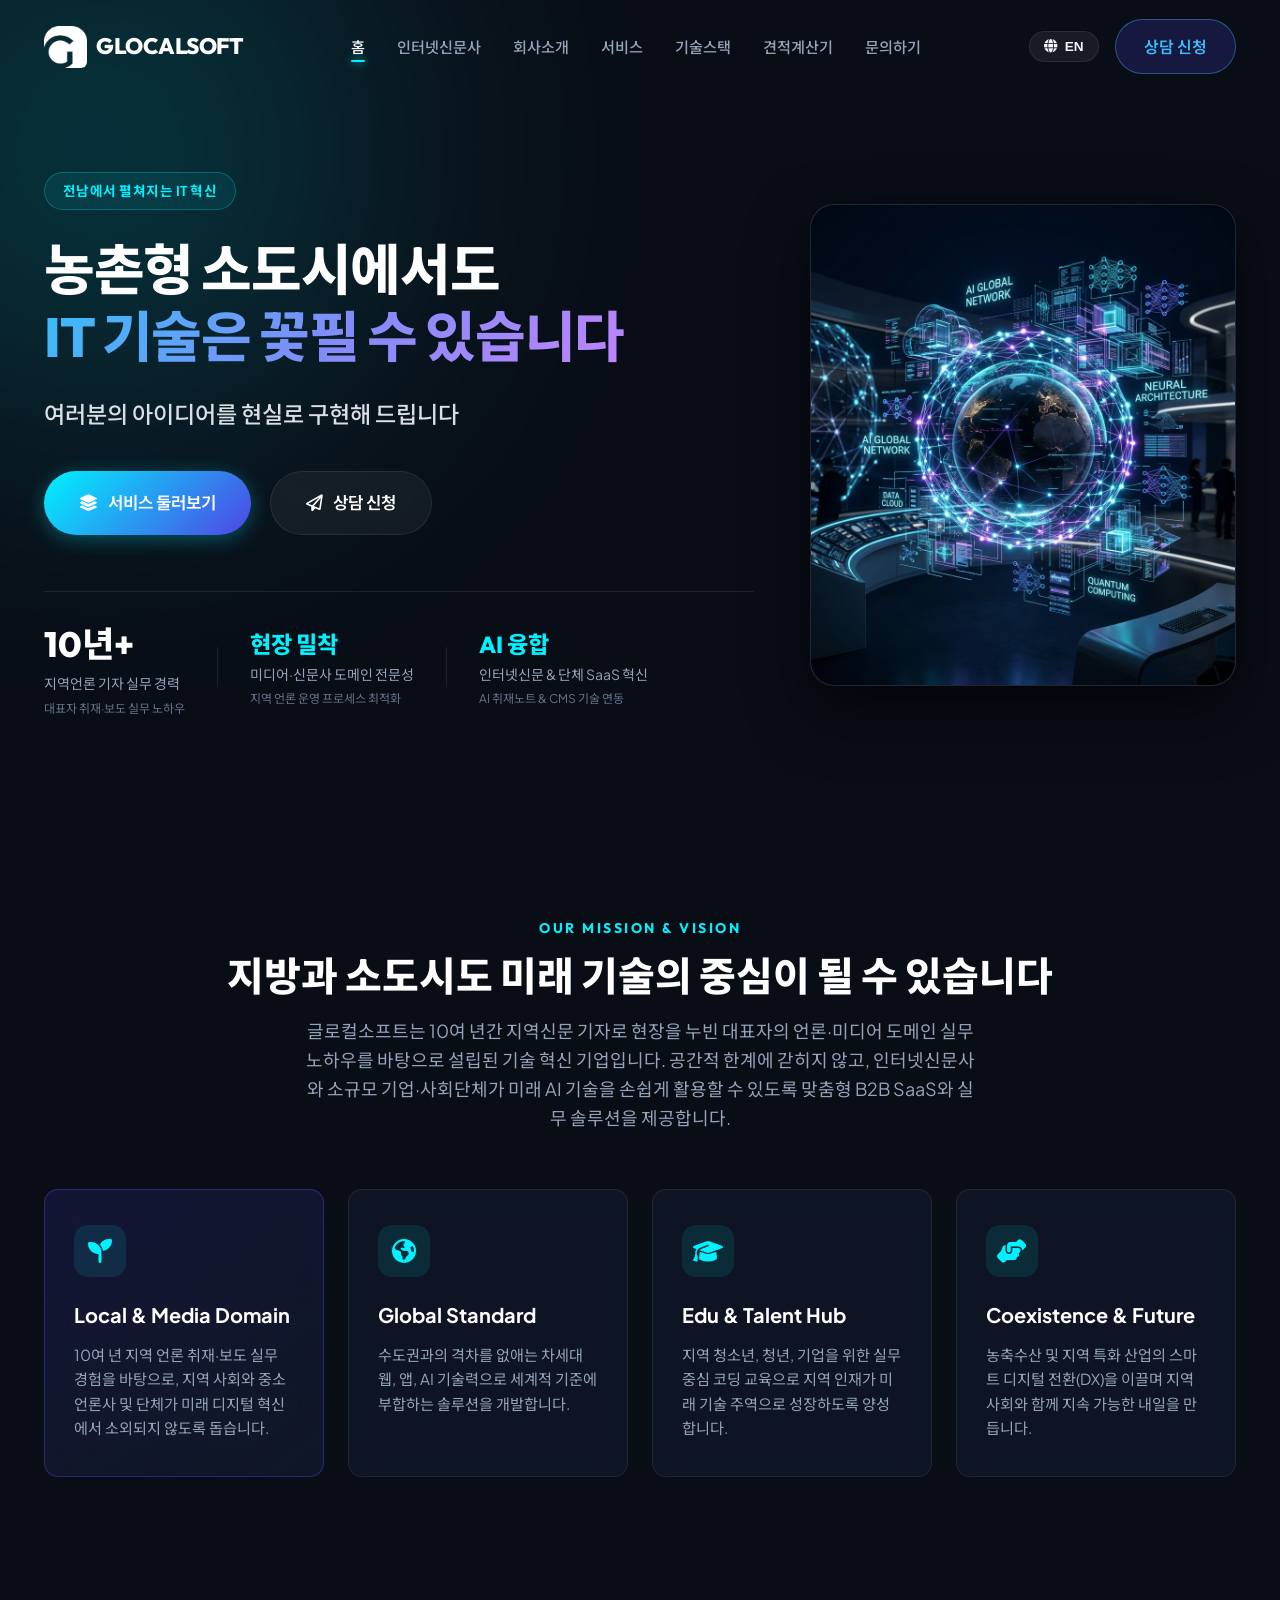
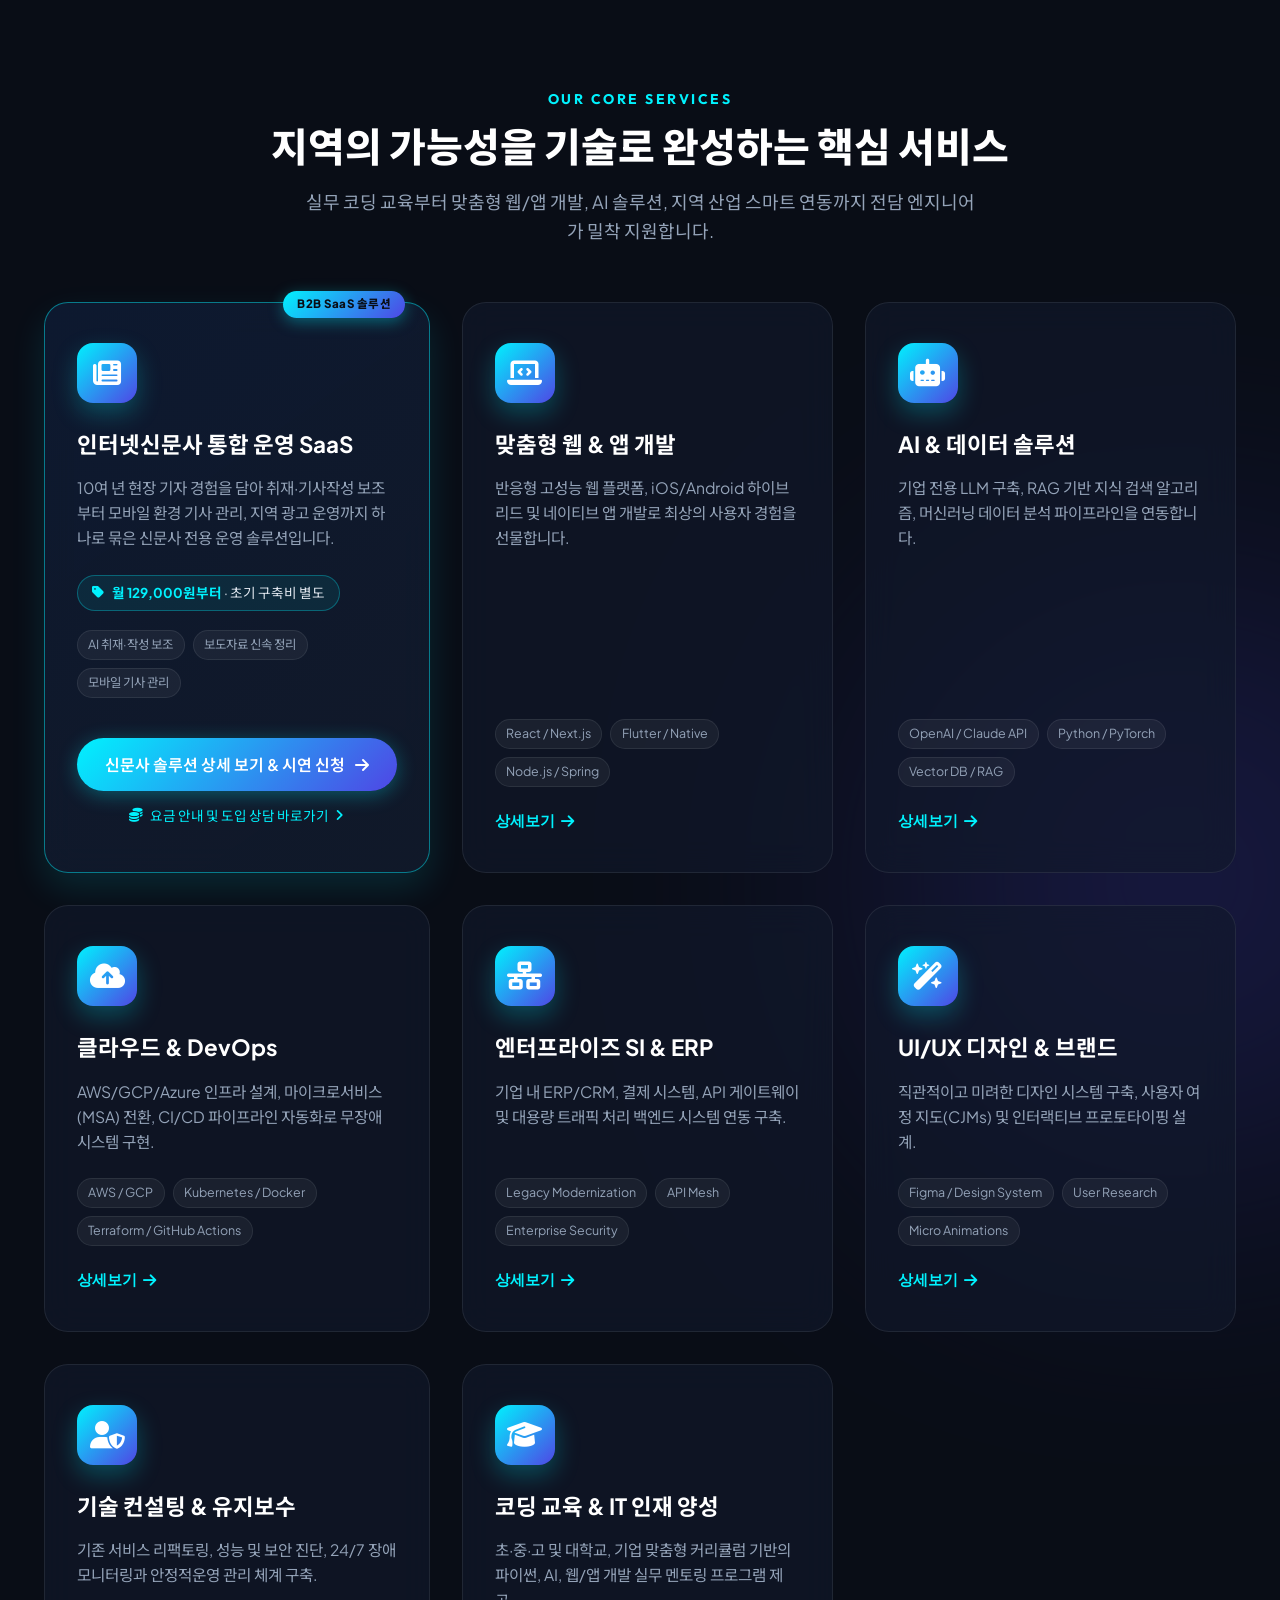
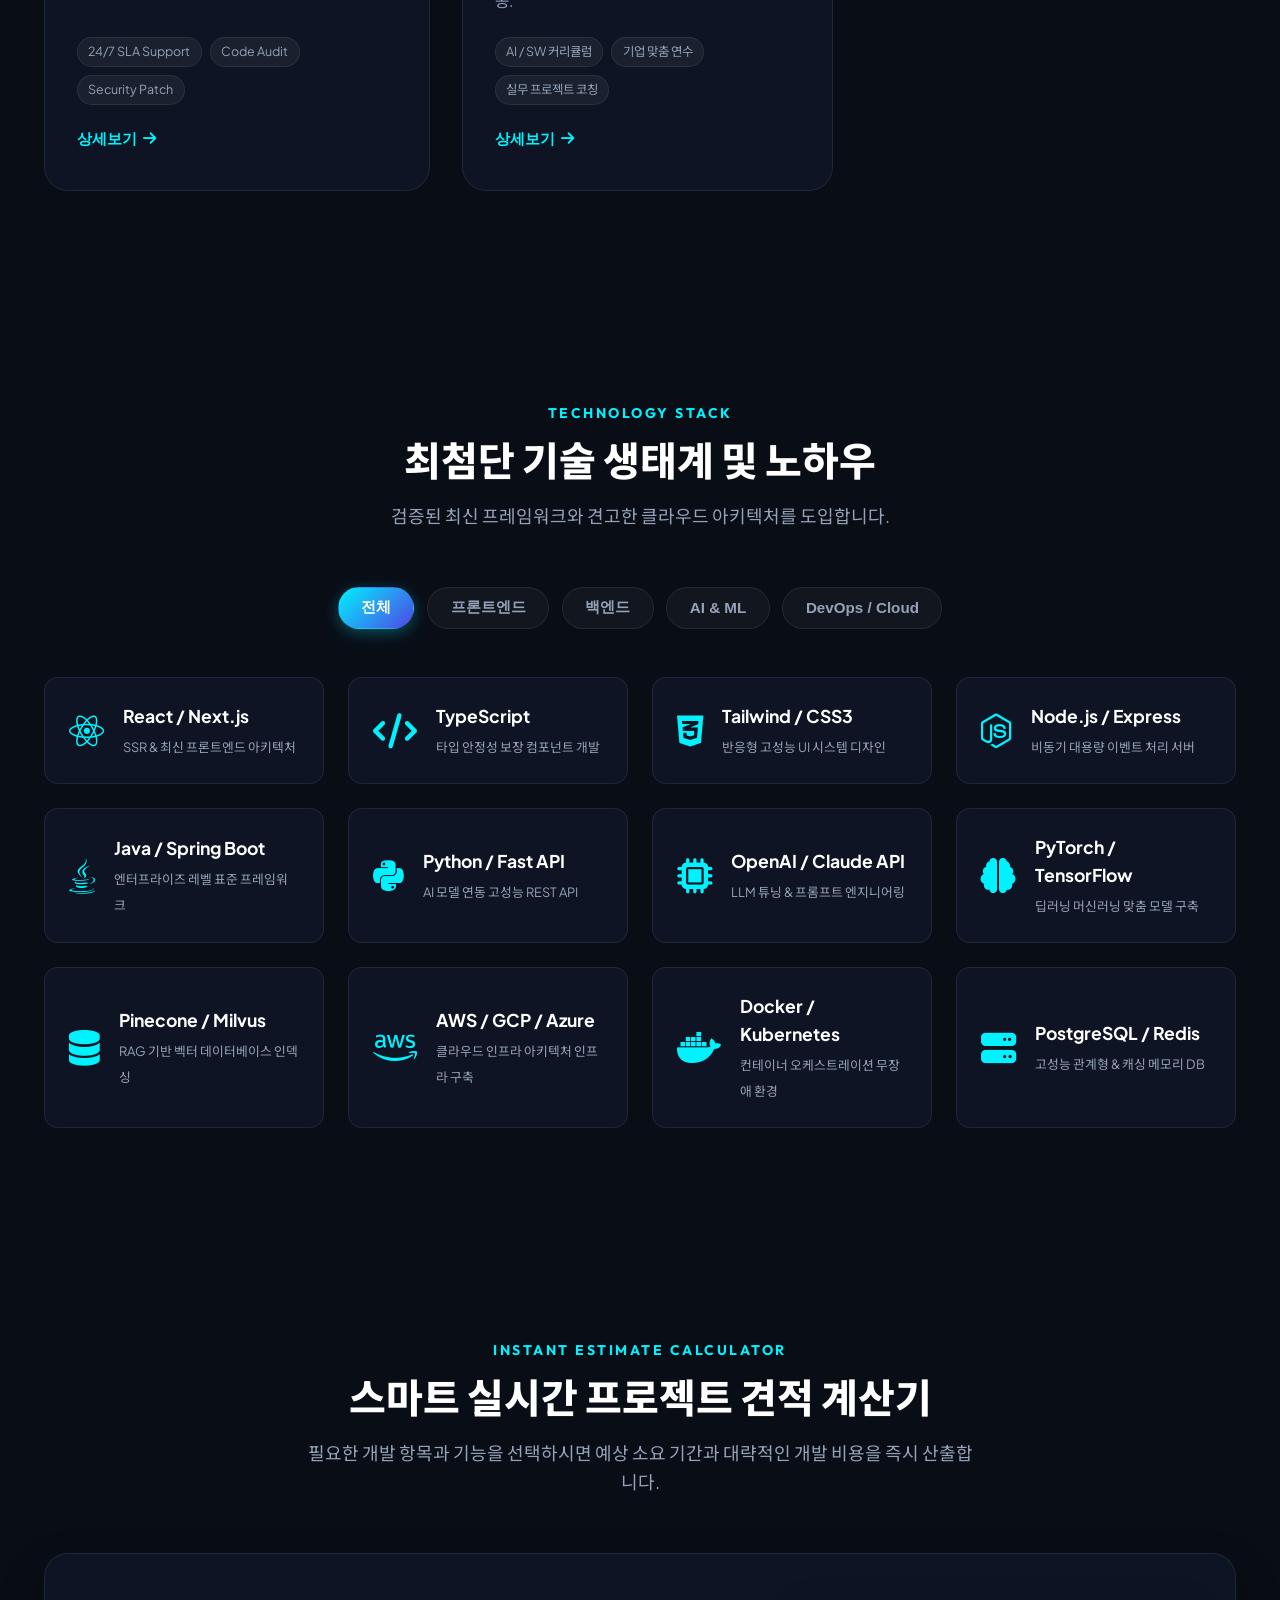
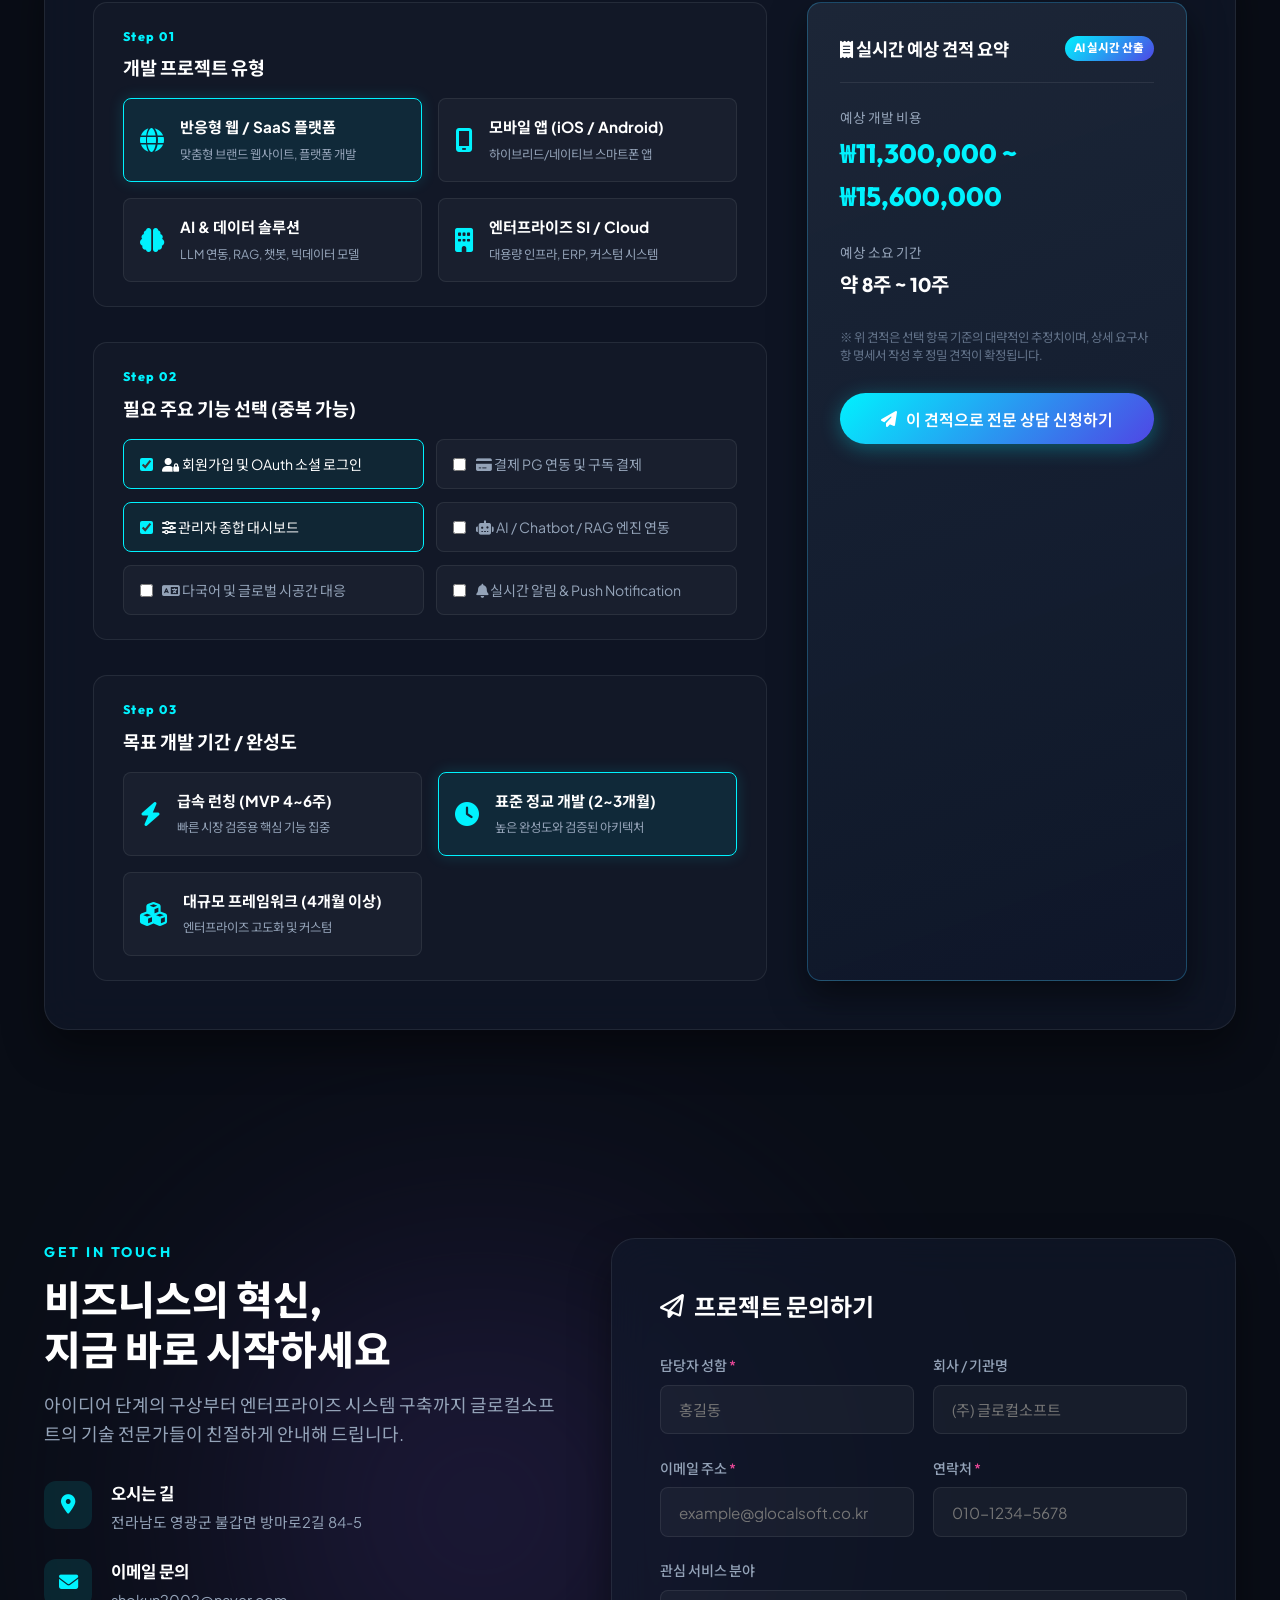
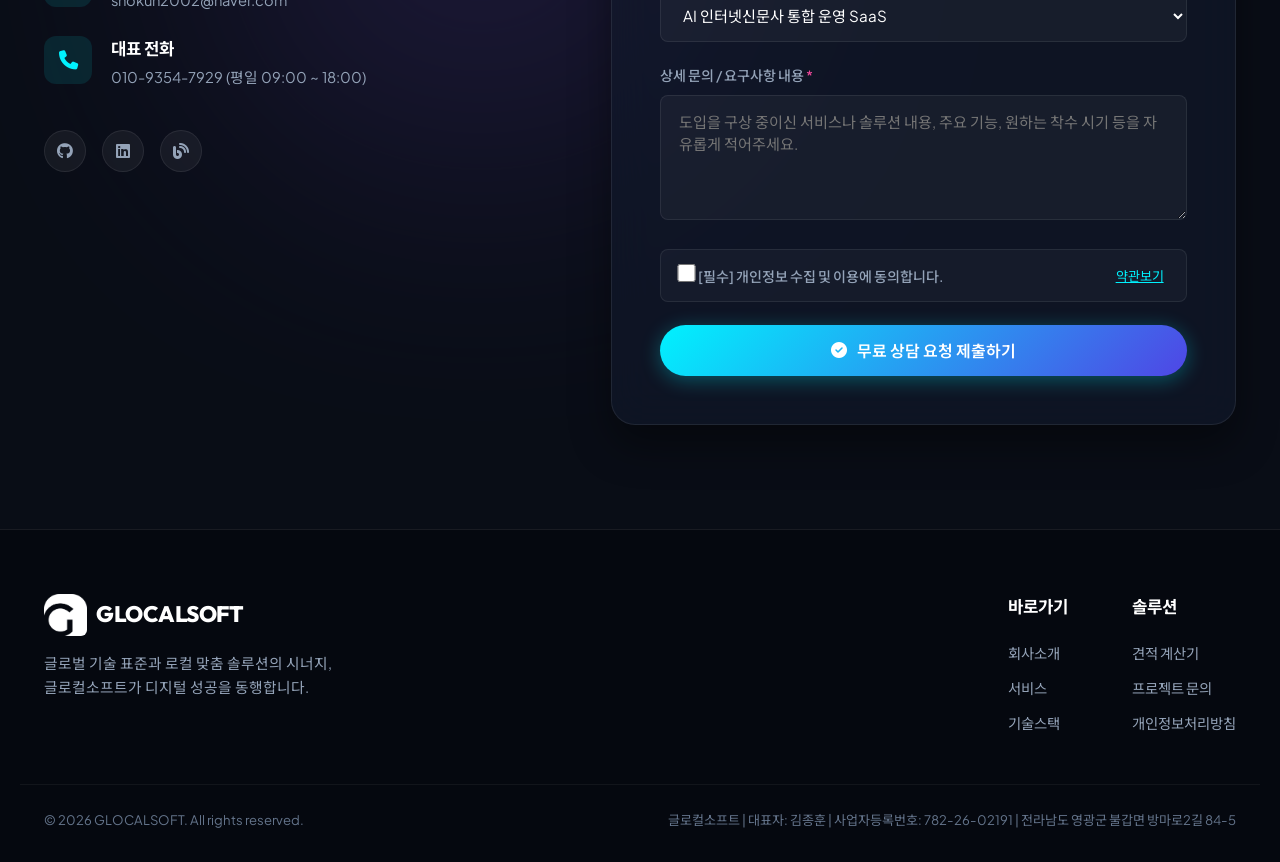
==== commit e743b5c2: "feat: optimize newspaper landing page and consultation form (Phase 3)" ====
--- a/index.html
+++ b/index.html
@@ -14,6 +14,8 @@
   <meta property="og:title" content="글로컬소프트 (GLOCALSOFT)">
   <meta property="og:description" content="글로벌 기술 표준과 로컬 기술력의 결합, 글로컬소프트">
   <meta property="og:image" content="assets/hero-bg.png">
+  <meta property="og:url" content="https://glocalsoft.kr/">
+  <link rel="canonical" href="https://glocalsoft.kr/">
 
   <!-- Google Fonts -->
   <link rel="preconnect" href="https://fonts.googleapis.com">
@@ -46,6 +48,7 @@
       <nav class="nav-menu" id="navMenu">
         <ul class="nav-list">
           <li><a href="#hero" class="nav-link active" data-i18n="nav_home">홈</a></li>
+          <li><a href="/newspaper/" class="nav-link" data-i18n="nav_newspaper">인터넷신문사</a></li>
           <li><a href="#about" class="nav-link" data-i18n="nav_about">회사소개</a></li>
           <li><a href="#services" class="nav-link" data-i18n="nav_services">서비스</a></li>
           <li><a href="#tech" class="nav-link" data-i18n="nav_tech">기술스택</a></li>
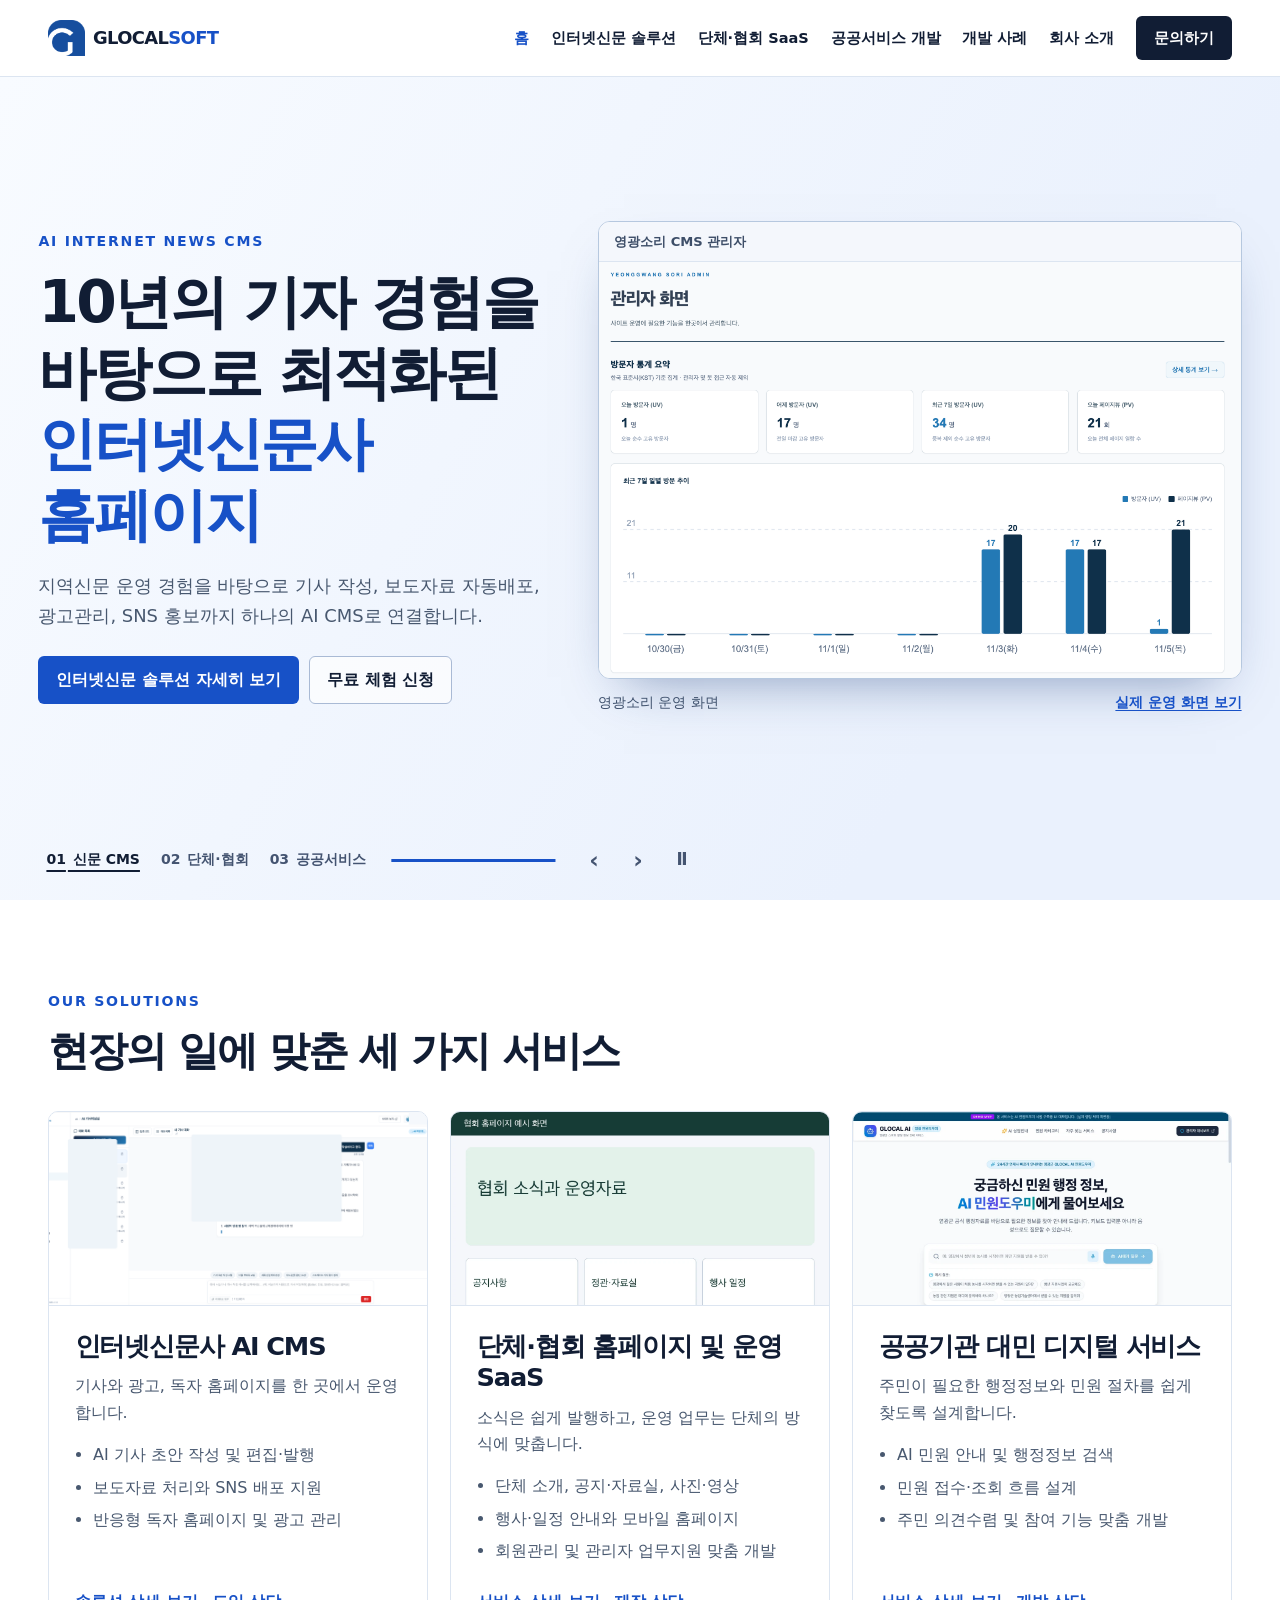
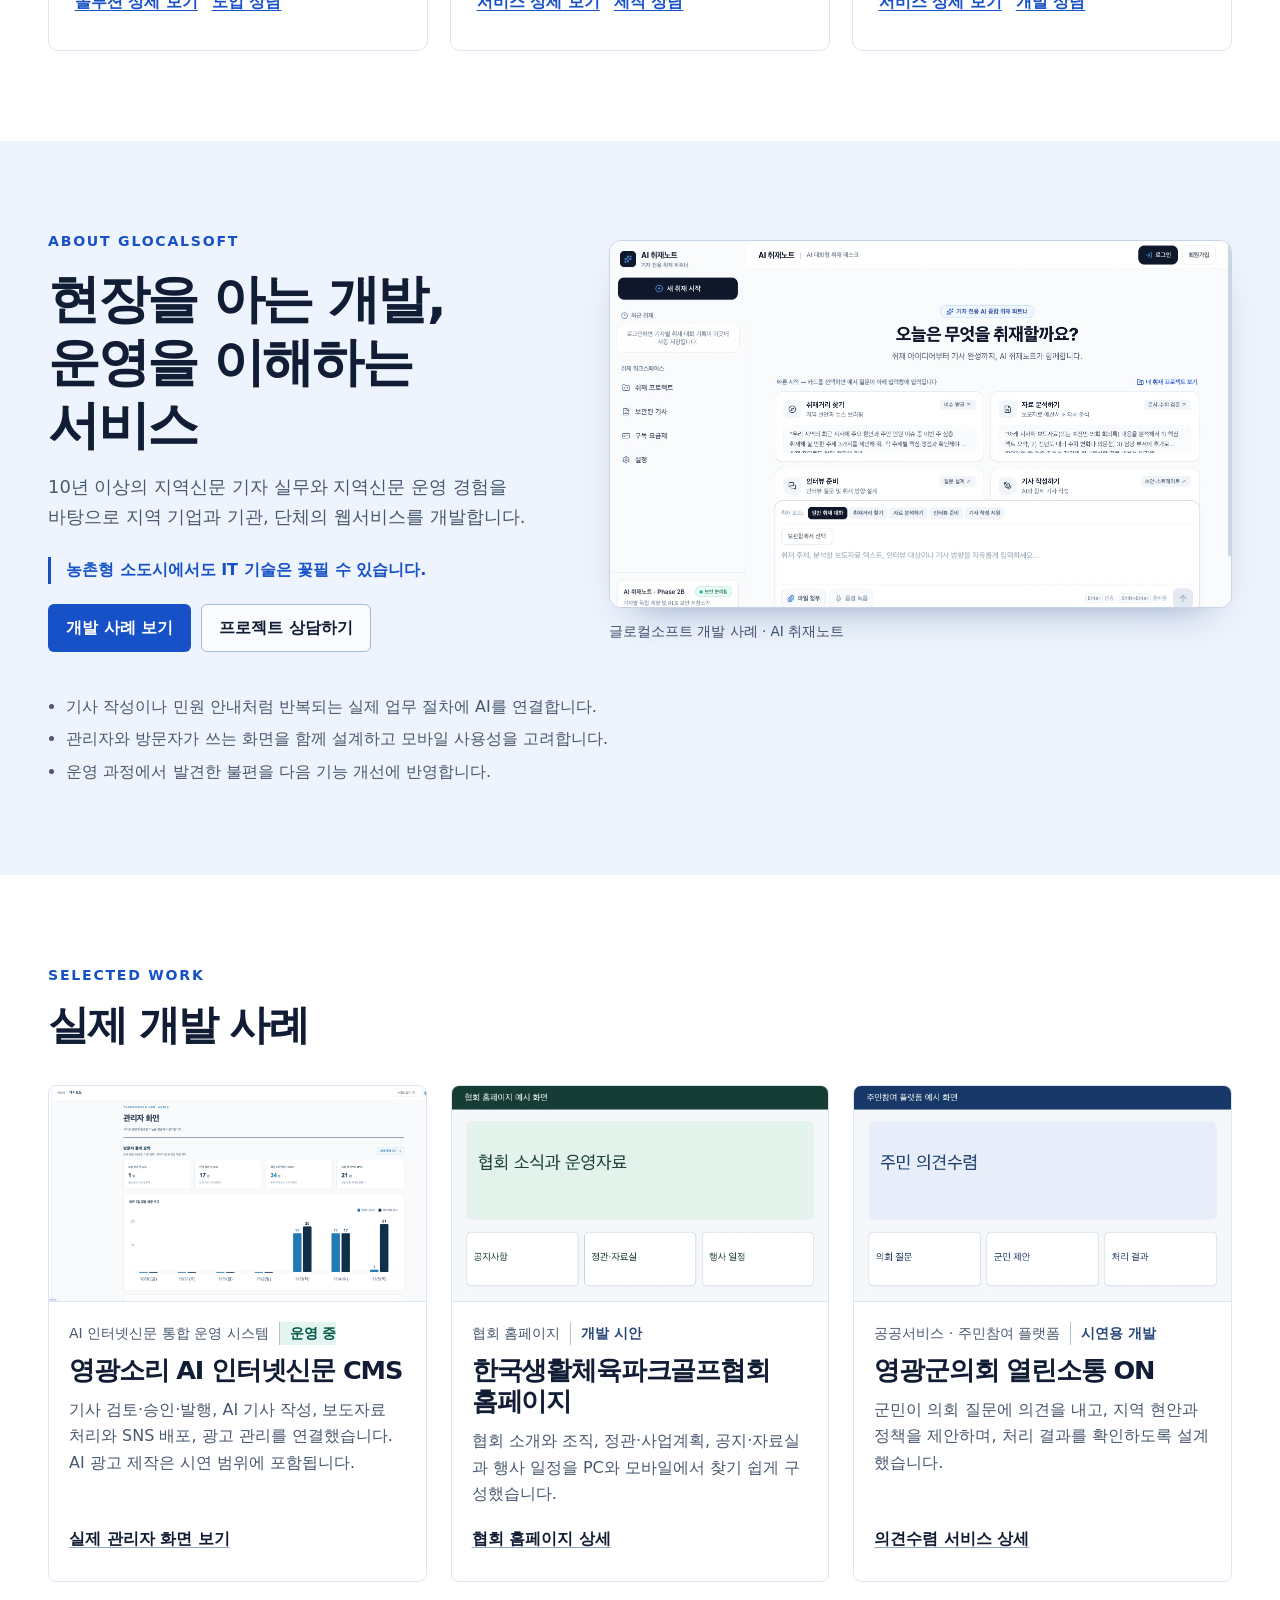
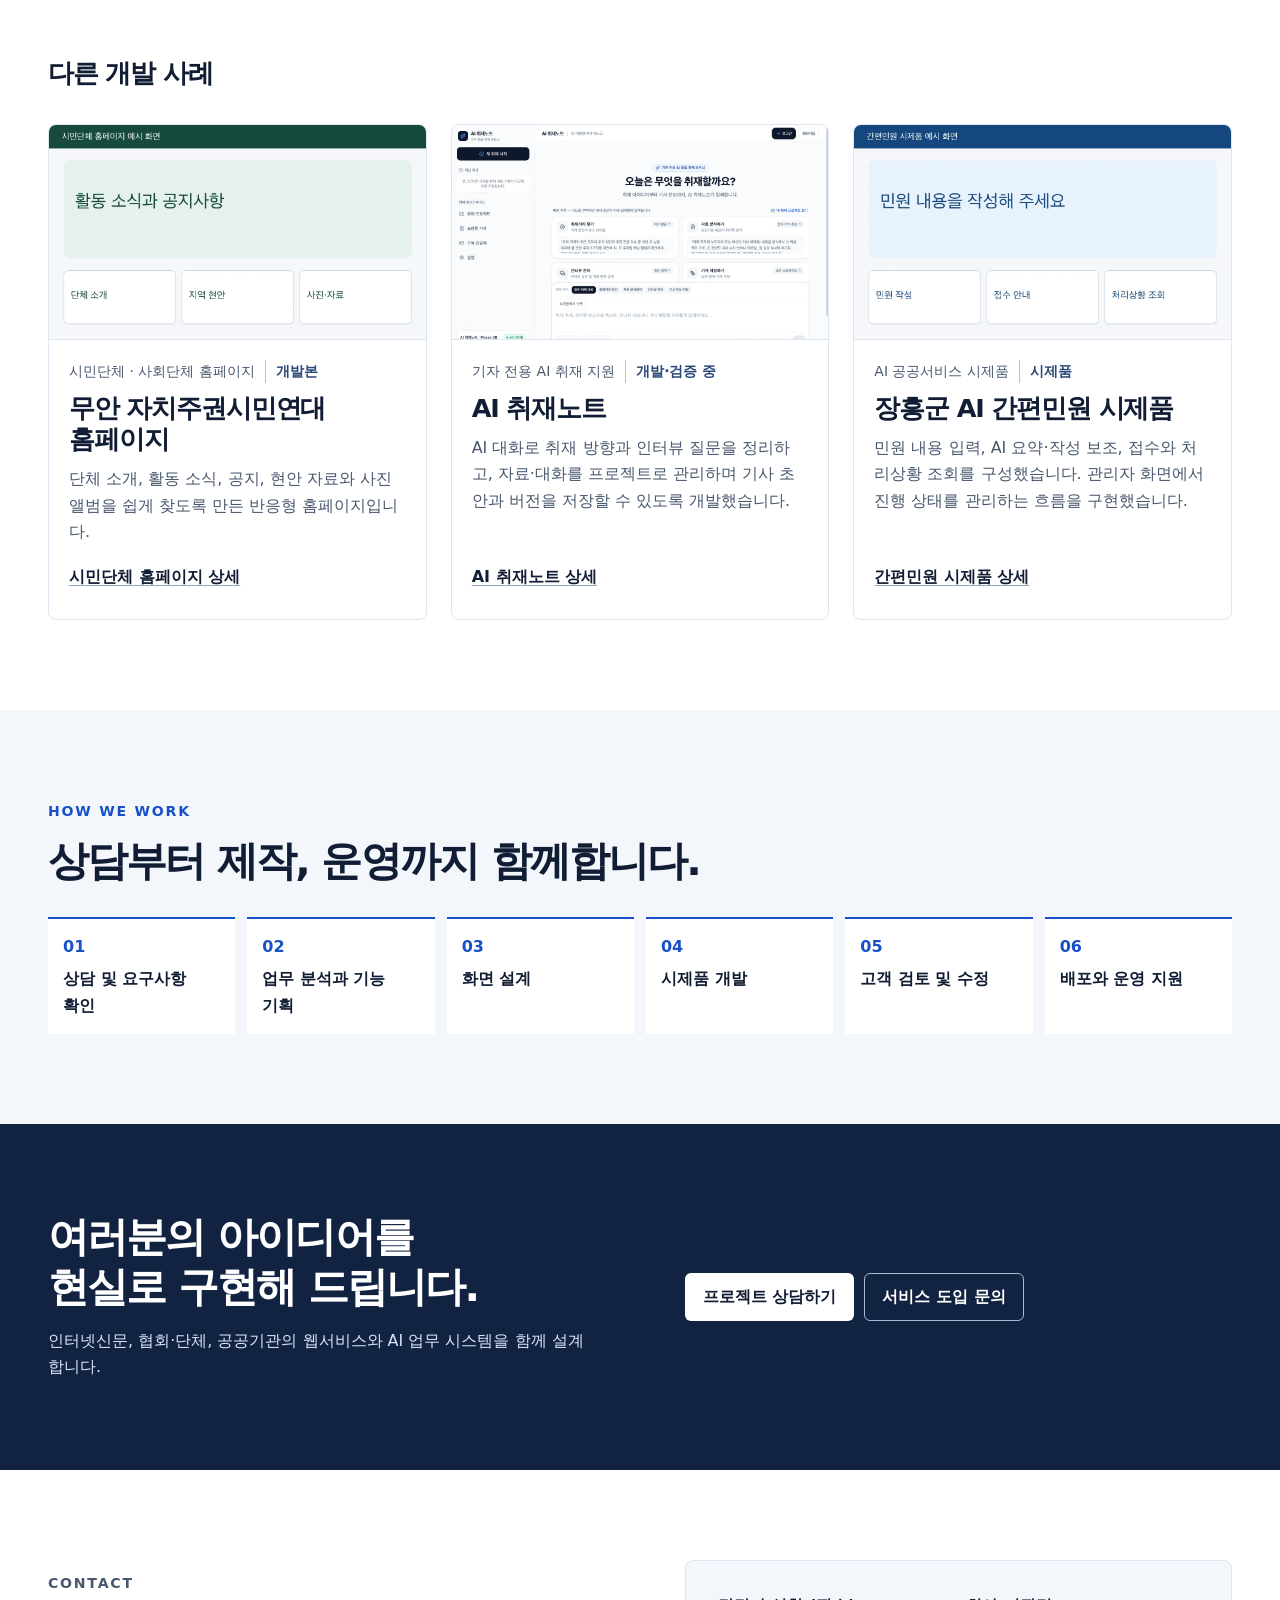
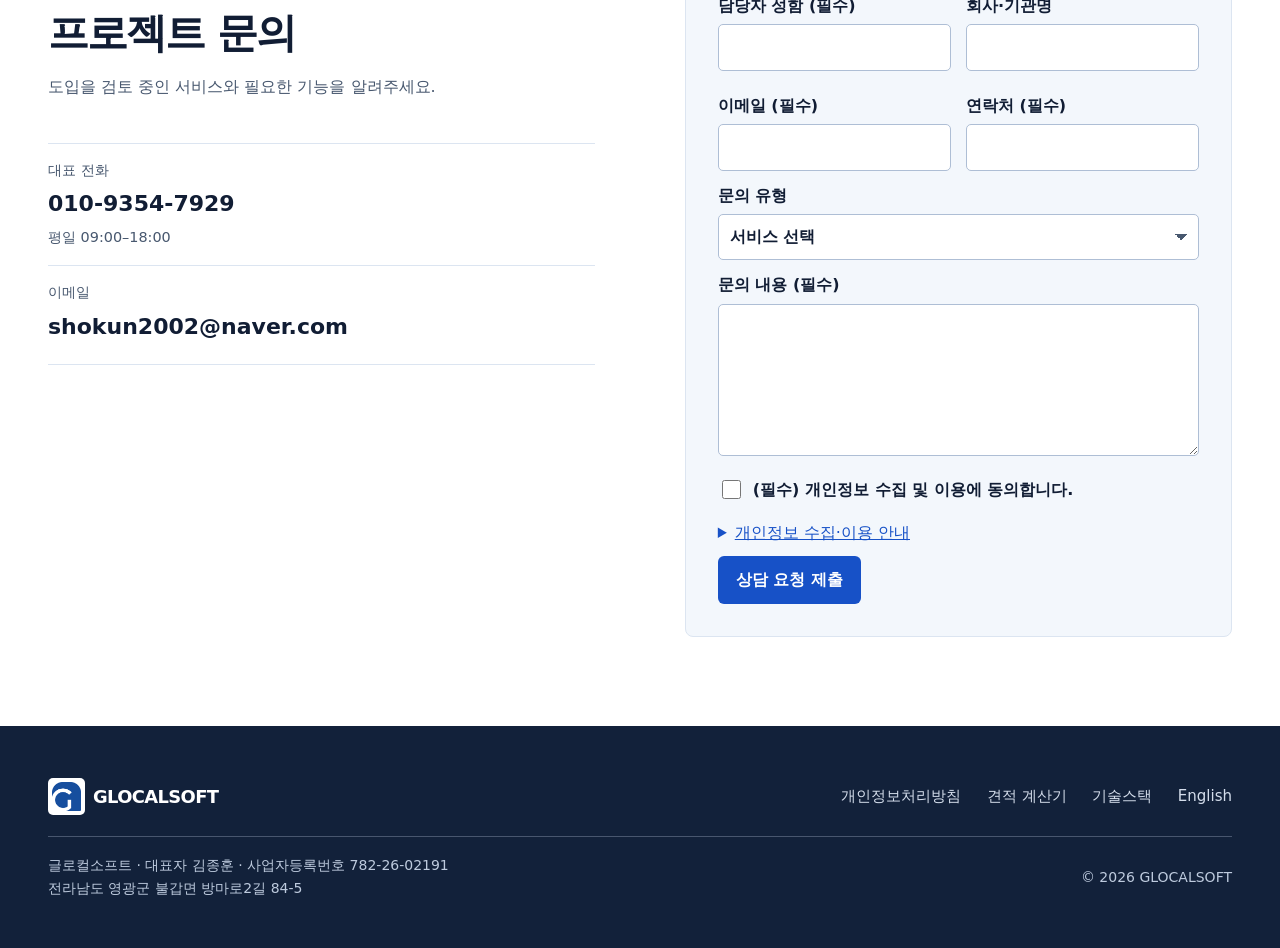
==== commit 8198e653: "Deploy approved Glocalsoft homepage redesign" ====
--- a/index.html
+++ b/index.html
@@ -1,644 +1,357 @@
-<!DOCTYPE html>
+<!doctype html>
 <html lang="ko">
-
-<head>
-  <meta charset="UTF-8">
-  <meta name="viewport" content="width=device-width, initial-scale=1.0">
-  <title>글로컬소프트 (GLOCALSOFT) - Global & Local Software Innovation</title>
-  <meta name="description" content="글로벌 기술 표준과 로컬 전문성을 결합한 맞춤형 AI, 웹/앱, 클라우드 엔터프라이즈 솔루션 개발 전문기업 글로컬소프트입니다.">
-  <meta name="keywords" content="글로컬소프트, 소프트웨어 개발, AI 솔루션, 웹 개발, 앱 개발, 클라우드, SI, 외주 개발">
-  <meta name="naver-site-verification" content="a7e96c719b32d8865bd96d2694d152a76fff2b6a">
-
-  <!-- Open Graph / Meta -->
-  <meta property="og:type" content="website">
-  <meta property="og:title" content="글로컬소프트 (GLOCALSOFT)">
-  <meta property="og:description" content="글로벌 기술 표준과 로컬 기술력의 결합, 글로컬소프트">
-  <meta property="og:image" content="assets/hero-bg.png">
-  <meta property="og:url" content="https://glocalsoft.kr/">
-  <link rel="canonical" href="https://glocalsoft.kr/">
-
-  <!-- Google Fonts -->
-  <link rel="preconnect" href="https://fonts.googleapis.com">
-  <link rel="preconnect" href="https://fonts.gstatic.com" crossorigin>
-  <link
-    href="https://fonts.googleapis.com/css2?family=Noto+Sans+KR:wght@300;400;500;700;900&family=Outfit:wght@400;600;700;800&family=Plus+Jakarta+Sans:wght@400;500;600;700;800&display=swap"
-    rel="stylesheet">
-
-  <!-- FontAwesome Icons -->
-  <link rel="stylesheet" href="https://cdnjs.cloudflare.com/ajax/libs/font-awesome/6.4.0/css/all.min.css">
-
-  <!-- Stylesheets -->
-  <link rel="stylesheet" href="styles.css">
+  <head>
+    <meta charset="utf-8">
+    <meta name="viewport" content="width=device-width, initial-scale=1">
+    <title>글로컬소프트 | 인터넷신문 AI CMS · 단체 SaaS · 공공서비스</title>
+    <meta name="description" content="지역신문 운영 경험을 바탕으로 인터넷신문 AI CMS, 단체·협회 홈페이지와 SaaS, 공공기관 대민 디지털 서비스를 개발합니다.">
+    <link rel="canonical" href="https://glocalsoft.kr/">
+    <meta property="og:type" content="website">
+    <meta property="og:locale" content="ko_KR">
+    <meta property="og:title" content="글로컬소프트 | 인터넷신문 AI CMS · 단체 SaaS · 공공서비스">
+    <meta property="og:description" content="지역신문 운영 경험에서 출발한 웹서비스와 AI 업무 시스템. 실제 개발 화면을 확인하고 도입을 상담하세요.">
+    <meta property="og:url" content="https://glocalsoft.kr/">
+    <meta property="og:image" content="https://glocalsoft.kr/newspaper/assets/public-admin-dashboard.png">
+    <meta name="twitter:card" content="summary_large_image">
+    <link rel="icon" href="/assets/logo.png">
+    <link rel="stylesheet" href="/site.css">
+    <script src="/site.js" defer></script>
 </head>
-
-<body class="dark-theme">
-  <!-- Background Glow FX -->
-  <div class="ambient-glow glow-1"></div>
-  <div class="ambient-glow glow-2"></div>
-  <div class="ambient-glow glow-3"></div>
-
-  <!-- Header / Navigation -->
-  <header id="header" class="navbar">
-    <div class="container nav-container">
-      <a href="#hero" class="brand-logo" id="brandLogo">
-        <img src="assets/logo.png" alt="GLOCALSOFT 로고" class="logo-img">
-        <span class="logo-text">GLOCAL<span class="highlight">SOFT</span></span>
-      </a>
-
-      <nav class="nav-menu" id="navMenu">
-        <ul class="nav-list">
-          <li><a href="#hero" class="nav-link active" data-i18n="nav_home">홈</a></li>
-          <li><a href="/newspaper/" class="nav-link" data-i18n="nav_newspaper">인터넷신문사</a></li>
-          <li><a href="#about" class="nav-link" data-i18n="nav_about">회사소개</a></li>
-          <li><a href="#services" class="nav-link" data-i18n="nav_services">서비스</a></li>
-          <li><a href="#tech" class="nav-link" data-i18n="nav_tech">기술스택</a></li>
-          <li><a href="#calculator" class="nav-link" data-i18n="nav_calculator">견적계산기</a></li>
-          <li><a href="#contact" class="nav-link" data-i18n="nav_contact">문의하기</a></li>
-        </ul>
-      </nav>
-
-      <div class="nav-actions">
-        <button class="lang-toggle-btn" id="langToggleBtn" aria-label="Language Toggle">
-          <i class="fa-solid fa-globe"></i> <span id="currentLangLabel">EN</span>
-        </button>
-        <a href="#contact" class="btn btn-primary nav-cta" id="navCta" data-i18n="nav_cta">상담 신청</a>
-        <button class="hamburger-btn" id="hamburgerBtn" aria-label="Toggle Menu">
-          <span></span><span></span><span></span>
-        </button>
+  <body>
+    <a class="skip" href="#main">본문 바로가기</a>
+    <header class="site-header">
+      <div class="wrap header-inner">
+        <a class="brand" href="/" aria-label="글로컬소프트 홈">
+        <img src="/assets/logo.png" alt=""><strong>GLOCAL<span>SOFT</span></strong></a>
+        <button class="menu-button" type="button" aria-controls="site-nav" aria-expanded="false">메뉴 <span aria-hidden="true">☰</span></button>
+        <nav id="site-nav" aria-label="주 메뉴">
+          <a href="/" aria-current="page">홈</a>
+          <a href="/newspaper/">인터넷신문 솔루션</a>
+          <a href="/organization/">단체·협회 SaaS</a>
+          <a href="/public-service/">공공서비스 개발</a>
+          <a href="/#work">개발 사례</a>
+          <a href="/#about">회사 소개</a>
+          <a class="nav-contact" href="/#contact">문의하기</a>
+        </nav>
       </div>
-    </div>
-  </header>
-
-  <!-- Hero Section -->
-  <section id="hero" class="hero-section">
-    <div class="container hero-grid">
-      <div class="hero-content">
-        <div class="hero-badge">
-          <span data-i18n="hero_badge">전남에서 펼쳐지는 IT 혁신</span>
-        </div>
-        <h1 class="hero-title" data-i18n="hero_title">
-          농촌형 소도시에서도<br>
-          <span class="gradient-text">IT 기술은 꽃필 수 있습니다</span>
-        </h1>
-        <p class="hero-subtitle" data-i18n="hero_subtitle">
-          여러분의 아이디어를 현실로 구현해 드립니다
-        </p>
-
-        <div class="hero-buttons">
-          <a href="#services" class="btn btn-gradient btn-lg" id="heroServicesBtn" data-i18n="hero_btn_services">
-            <i class="fa-solid fa-layer-group"></i> 서비스 둘러보기
-          </a>
-          <a href="#contact" class="btn btn-outline btn-lg" id="heroContactBtn" data-i18n="hero_btn_contact">
-            <i class="fa-regular fa-paper-plane"></i> 상담 신청
-          </a>
-        </div>
-
-        <div class="hero-stats">
-          <div class="stat-card">
-            <h3 class="stat-number"><span class="counter" data-target="10">0</span>년+</h3>
-            <p class="stat-label" data-i18n="stat_experience">지역언론 기자 실무 경력</p>
-            <span class="stat-subtext" data-i18n="stat_experience_sub">대표자 취재·보도 실무 노하우</span>
-          </div>
-          <div class="stat-divider"></div>
-          <div class="stat-card">
-            <h3 class="stat-number stat-badge-text">현장 밀착</h3>
-            <p class="stat-label" data-i18n="stat_domain">미디어·신문사 도메인 전문성</p>
-            <span class="stat-subtext" data-i18n="stat_domain_sub">지역 언론 운영 프로세스 최적화</span>
-          </div>
-          <div class="stat-divider"></div>
-          <div class="stat-card">
-            <h3 class="stat-number stat-badge-text">AI 융합</h3>
-            <p class="stat-label" data-i18n="stat_tech">인터넷신문 & 단체 SaaS 혁신</p>
-            <span class="stat-subtext" data-i18n="stat_tech_sub">AI 취재노트 & CMS 기술 연동</span>
-          </div>
-        </div>
+    </header>
+    <main id="main">
+      <section id="hero" class="showcase" aria-roledescription="캐러셀" aria-label="글로컬소프트 핵심 사업">
+        <div class="slide slide-news" role="group" aria-roledescription="슬라이드" aria-label="1 / 3">
+          <div class="wrap slide-grid">
+            <div class="slide-copy">
+              <p class="eyebrow">AI INTERNET NEWS CMS</p>
+              <h1>10년의 기자 경험을 바탕으로 최적화된 <em>인터넷신문사 홈페이지</em></h1>
+              <p class="lead">지역신문 운영 경험을 바탕으로 기사 작성, 보도자료 자동배포, 광고관리, SNS 홍보까지 하나의 AI CMS로 연결합니다.</p>
+              <div class="actions">
+                <a class="button primary" href="/newspaper/">인터넷신문 솔루션 자세히 보기</a>
+                <a class="button secondary" href="/newspaper/#trial">무료 체험 신청</a>
+              </div>
+            </div>
+            <figure class="hero-visual news-visual">
+              <a class="screen cms-screen" href="/newspaper/#cms-dashboard" aria-label="영광소리 CMS 실제 운영 화면 보기">
+                <div class="screen-bar">영광소리 CMS 관리자</div>
+                <img src="/newspaper/assets/public-admin-dashboard-detail.png" width="1160" height="752" fetchpriority="high" alt="영광소리 CMS 관리자 대시보드의 방문자 통계와 추이">
+              </a>
+              <figcaption><span>영광소리 운영 화면</span> <a href="/newspaper/#cms-dashboard">실제 운영 화면 보기</a></figcaption>
+            </figure>
+          </div>
+        </div>
+        <div class="slide slide-org" role="group" aria-roledescription="슬라이드" aria-label="2 / 3">
+          <div class="wrap slide-grid">
+            <div class="slide-copy">
+              <p class="eyebrow">ORGANIZATION WEBSITE &amp; SaaS</p>
+              <h2>단체의 홍보와 회원 관리를 더욱 편하게 돕는 <em>홈페이지와 SaaS</em></h2>
+              <p class="lead">협회와 사회단체의 소식 전달, 공지·자료 관리, 회원 운영에 필요한 서비스를 실제 업무 방식에 맞춰 개발합니다.</p>
+              <div class="actions">
+                <a class="button primary" href="/organization/">단체·협회 서비스 보기</a>
+                <a class="button secondary" href="/?inquiry=saas-org#contact">제작 상담하기</a>
+              </div>
+            </div>
+            <figure class="hero-visual">
+              <div class="screen">
+                <div class="screen-bar">
+                  협회 홈페이지
+                </div>
+                <img src="/assets/association-ui-preview.webp" loading="lazy" alt="협회 홈페이지 예시 화면">
+              </div>
+              <figcaption>협회 홈페이지 예시 화면</figcaption>
+            </figure>
+          </div>
+        </div>
+        <div class="slide slide-public" role="group" aria-roledescription="슬라이드" aria-label="3 / 3">
+          <div class="wrap slide-grid">
+            <div class="slide-copy">
+              <p class="eyebrow">PUBLIC DIGITAL SERVICE</p>
+              <h2>공공기관용 <em>대민 지원 인터넷서비스</em> 개발</h2>
+              <p class="lead">주민 의견수렴, 민원 접수, AI 행정지원 등 공공기관과 주민을 편리하게 연결하는 디지털 서비스를 개발합니다.</p>
+              <div class="actions">
+                <a class="button primary" href="/public-service/#jangheung">공공서비스 사례 보기</a>
+                <a class="button secondary" href="/?inquiry=public-service#contact">개발 상담하기</a>
+              </div>
+            </div>
+            <figure class="hero-visual paired-visual">
+              <div class="screen">
+                <div class="screen-bar">
+                  AI 민원지원
+                </div>
+                <img src="/assets/civic-preview.webp" loading="lazy" alt="AI 민원지원 시제품의 행정정보 안내 화면">
+              </div>
+              <div class="phone">
+                <img src="/assets/civic-mobile-preview.webp" alt="민원지원 시제품 모바일 화면" loading="lazy">
+              </div>
+              <figcaption>AI 민원지원 · PC 및 모바일 시제품 화면</figcaption>
+            </figure>
+          </div>
+        </div>
+        <div class="wrap slider-controls" hidden>
+          <div class="slide-numbers" aria-label="슬라이드 선택">
+            <button type="button" aria-label="1. 인터넷신문 CMS" aria-current="true"><span>01</span> 신문 CMS</button>
+            <button type="button" aria-label="2. 단체·협회 SaaS"><span>02</span> 단체·협회</button>
+            <button type="button" aria-label="3. 공공서비스"><span>03</span> 공공서비스</button>
+          </div>
+          <span class="slide-progress" aria-hidden="true"><span></span></span>
+          <div class="slider-actions">
+            <button type="button" data-prev aria-label="이전 슬라이드">‹</button>
+            <button type="button" data-next aria-label="다음 슬라이드">›</button>
+            <button type="button" data-play aria-label="자동 전환 일시정지">Ⅱ</button>
+          </div>
+          <span class="sr-only" data-slide-status aria-live="polite"></span>
+        </div>
+      </section>
+      <section id="services" class="section wrap">
+        <p class="eyebrow">OUR SOLUTIONS</p>
+        <h2>현장의 일에 맞춘 세 가지 서비스</h2>
+        <div class="cards">
+          <article class="card">
+            <img src="/newspaper/assets/public-admin-ai-writer.png" alt="영광소리 AI 기사 작성실" loading="lazy">
+            <div>
+              <h3>인터넷신문사 AI CMS</h3>
+              <p>기사와 광고, 독자 홈페이지를 한 곳에서 운영합니다.</p>
+              <ul>
+                <li>AI 기사 초안 작성 및 편집·발행</li>
+                <li>보도자료 처리와 SNS 배포 지원</li>
+                <li>반응형 독자 홈페이지 및 광고 관리</li>
+              </ul>
+              <div class="card-links">
+                <a href="/newspaper/">솔루션 상세 보기</a>
+                <a href="/?inquiry=saas-newspaper#contact">도입 상담</a>
+              </div>
+            </div>
+          </article>
+          <article class="card">
+            <img src="/assets/association-ui-preview.webp" alt="협회 홈페이지 예시 화면" loading="lazy">
+            <div>
+              <h3>단체·협회 홈페이지 및 운영 SaaS</h3>
+              <p>소식은 쉽게 발행하고, 운영 업무는 단체의 방식에 맞춥니다.</p>
+              <ul>
+                <li>단체 소개, 공지·자료실, 사진·영상</li>
+                <li>행사·일정 안내와 모바일 홈페이지</li>
+                <li>회원관리 및 관리자 업무지원 맞춤 개발</li>
+              </ul>
+              <div class="card-links">
+                <a href="/organization/">서비스 상세 보기</a>
+                <a href="/?inquiry=saas-org#contact">제작 상담</a>
+              </div>
+            </div>
+          </article>
+          <article class="card">
+            <img src="/assets/civic-preview.webp" alt="공공서비스 시제품 화면" loading="lazy">
+            <div>
+              <h3>공공기관 대민 디지털 서비스</h3>
+              <p>주민이 필요한 행정정보와 민원 절차를 쉽게 찾도록 설계합니다.</p>
+              <ul>
+                <li>AI 민원 안내 및 행정정보 검색</li>
+                <li>민원 접수·조회 흐름 설계</li>
+                <li>주민 의견수렴 및 참여 기능 맞춤 개발</li>
+              </ul>
+              <div class="card-links">
+                <a href="/public-service/">서비스 상세 보기</a>
+                <a href="/?inquiry=public-service#contact">개발 상담</a>
+              </div>
+            </div>
+          </article>
+        </div>
+      </section>
+      <section id="about" class="section detail-intro">
+        <div class="wrap category-inner">
+          <div>
+            <p class="eyebrow">ABOUT GLOCALSOFT</p>
+            <h2 class="category-title">현장을 아는 개발,<br>운영을 이해하는 서비스</h2>
+            <p class="lead">10년 이상의 지역신문 기자 실무와 지역신문 운영 경험을 바탕으로 지역 기업과 기관, 단체의 웹서비스를 개발합니다.</p>
+            <blockquote>농촌형 소도시에서도 IT 기술은 꽃필 수 있습니다.</blockquote>
+            <div class="actions">
+              <a class="button primary" href="#work">개발 사례 보기</a>
+              <a class="button secondary" href="#contact">프로젝트 상담하기</a>
+            </div>
+          </div>
+          <figure class="category-visual">
+            <div class="screen"><img src="/assets/reporter-preview.webp" alt="글로컬소프트에서 개발한 AI 취재노트 화면" loading="lazy"></div>
+            <figcaption>글로컬소프트 개발 사례 · AI 취재노트</figcaption>
+          </figure>
+        </div>
+        <div class="wrap about-copy">
+            <ul>
+              <li>기사 작성이나 민원 안내처럼 반복되는 실제 업무 절차에 AI를 연결합니다.</li>
+              <li>관리자와 방문자가 쓰는 화면을 함께 설계하고 모바일 사용성을 고려합니다.</li>
+              <li>운영 과정에서 발견한 불편을 다음 기능 개선에 반영합니다.</li>
+            </ul>
+        </div>
+      </section>
+      <section id="work" class="section wrap">
+        <p class="eyebrow">SELECTED WORK</p>
+        <h2>실제 개발 사례</h2>
+        <div class="work-list">
+          <article class="work-item">
+            <img src="/newspaper/assets/public-admin-dashboard.png" loading="lazy" alt="영광소리 공개용 CMS 관리자 대시보드">
+            <div class="work-body">
+              <div class="work-meta"><span>AI 인터넷신문 통합 운영 시스템</span><span class="status live">운영 중</span></div>
+              <h3>영광소리 AI 인터넷신문 CMS</h3>
+              <p>기사 검토·승인·발행, AI 기사 작성, 보도자료 처리와 SNS 배포, 광고 관리를 연결했습니다. AI 광고 제작은 시연 범위에 포함됩니다.</p>
+              <a href="/newspaper/#showcase">실제 관리자 화면 보기</a>
+            </div>
+          </article>
+          <article class="work-item">
+            <img src="/assets/association-ui-preview.webp" loading="lazy" alt="협회 공지·자료실 예시 화면">
+            <div class="work-body">
+              <div class="work-meta"><span>협회 홈페이지</span><span class="status">개발 시안</span></div>
+              <h3>한국생활체육파크골프협회 홈페이지</h3>
+              <p>협회 소개와 조직, 정관·사업계획, 공지·자료실과 행사 일정을 PC와 모바일에서 찾기 쉽게 구성했습니다.</p>
+              <a href="/organization/#example">협회 홈페이지 상세</a>
+            </div>
+          </article>
+          <article class="work-item">
+            <img src="/assets/council-preview.webp" loading="lazy" alt="주민 의견수렴 플랫폼 예시 화면">
+            <div class="work-body">
+              <div class="work-meta"><span>공공서비스 · 주민참여 플랫폼</span><span class="status">시연용 개발</span></div>
+              <h3>영광군의회 열린소통 ON</h3>
+              <p>군민이 의회 질문에 의견을 내고, 지역 현안과 정책을 제안하며, 처리 결과를 확인하도록 설계했습니다.</p>
+              <a href="/public-service/#resident-voice">의견수렴 서비스 상세</a>
+            </div>
+          </article>
+        </div>
+        <h3 class="work-more">다른 개발 사례</h3>
+        <div class="work-list">
+          <article class="work-item">
+            <img src="/assets/muan-preview.webp" loading="lazy" alt="시민단체 홈페이지 공지사항 예시 화면">
+            <div class="work-body">
+              <div class="work-meta"><span>시민단체 · 사회단체 홈페이지</span><span class="status">개발본</span></div>
+              <h3>무안 자치주권시민연대 홈페이지</h3>
+              <p>단체 소개, 활동 소식, 공지, 현안 자료와 사진 앨범을 쉽게 찾도록 만든 반응형 홈페이지입니다.</p>
+              <a href="/organization/#muan">시민단체 홈페이지 상세</a>
+            </div>
+          </article>
+          <article class="work-item">
+            <img src="/assets/reporter-preview.webp" loading="lazy" alt="AI 취재노트의 자료 분석과 기사 작성 화면">
+            <div class="work-body">
+              <div class="work-meta"><span>기자 전용 AI 취재 지원</span><span class="status">개발·검증 중</span></div>
+              <h3>AI 취재노트</h3>
+              <p>AI 대화로 취재 방향과 인터뷰 질문을 정리하고, 자료·대화를 프로젝트로 관리하며 기사 초안과 버전을 저장할 수 있도록 개발했습니다.</p>
+              <a href="/reporter-note/">AI 취재노트 상세</a>
+            </div>
+          </article>
+          <article class="work-item">
+            <img src="/assets/jangheung-preview.webp" loading="lazy" alt="간편민원 시제품 예시 화면">
+            <div class="work-body">
+              <div class="work-meta"><span>AI 공공서비스 시제품</span><span class="status">시제품</span></div>
+              <h3>장흥군 AI 간편민원 시제품</h3>
+              <p>민원 내용 입력, AI 요약·작성 보조, 접수와 처리상황 조회를 구성했습니다. 관리자 화면에서 진행 상태를 관리하는 흐름을 구현했습니다.</p>
+              <a href="/public-service/#jangheung">간편민원 시제품 상세</a>
+            </div>
+          </article>
+        </div>
+      </section>
+      <section class="section band">
+        <div class="wrap">
+          <p class="eyebrow">HOW WE WORK</p>
+          <h2>상담부터 제작, 운영까지 함께합니다.</h2>
+          <ol class="steps">
+            <li>상담 및 요구사항 확인</li>
+            <li>업무 분석과 기능 기획</li>
+            <li>화면 설계</li>
+            <li>시제품 개발</li>
+            <li>고객 검토 및 수정</li>
+            <li>배포와 운영 지원</li>
+          </ol>
+        </div>
+      </section>
+      <section class="section callout">
+        <div class="wrap split">
+          <div>
+            <h2>여러분의 아이디어를<br>현실로 구현해 드립니다.</h2>
+            <p>인터넷신문, 협회·단체, 공공기관의 웹서비스와 AI 업무 시스템을 함께 설계합니다.</p>
+          </div>
+          <div class="actions">
+            <a class="button primary" href="#contact">프로젝트 상담하기</a>
+            <a class="button secondary" href="/?inquiry=saas-newspaper#contact">서비스 도입 문의</a>
+          </div>
+        </div>
+      </section>
+      <section id="contact" class="section wrap split contact">
+        <div>
+          <p class="eyebrow">CONTACT</p>
+          <h2>프로젝트 문의</h2>
+          <p>도입을 검토 중인 서비스와 필요한 기능을 알려주세요.</p>
+          <dl class="contact-methods">
+            <div>
+              <dt>대표 전화</dt>
+              <dd><a href="tel:010-9354-7929">010-9354-7929</a></dd>
+              <dd class="contact-hours">평일 09:00–18:00</dd>
+            </div>
+            <div>
+              <dt>이메일</dt>
+              <dd><a href="mailto:shokun2002@naver.com">shokun2002@naver.com</a></dd>
+            </div>
+          </dl>
+        </div>
+        <form id="contact-form" action="https://formspree.io/f/xwllaken" method="post">
+          <div class="form-grid">
+            <label>담당자 성함 (필수)<input name="name" autocomplete="name" minlength="2" required>
+            </label>
+            <label>회사·기관명<input name="company" autocomplete="organization">
+            </label>
+            <label>이메일 (필수)<input name="email" type="email" autocomplete="email" required>
+            </label>
+            <label>연락처 (필수)<input name="phone" type="tel" autocomplete="tel" required>
+            </label>
+          </div>
+          <label>문의 유형
+          <select name="inquiryType" id="inquiry-type">
+            <option value="">서비스 선택</option>
+            <option value="saas-newspaper">인터넷신문 CMS</option>
+            <option value="ai-reporter-note">AI 취재노트</option>
+            <option value="saas-org">단체·협회 홈페이지</option>
+            <option value="public-service">공공기관 서비스</option>
+            <option value="custom">기타 맞춤 개발</option>
+          </select>
+          </label>
+          <label>문의 내용 (필수)<textarea name="message" rows="5" minlength="5" required></textarea>
+          </label>
+          <label class="consent"><input name="privacyAgreed" type="checkbox" required> (필수) 개인정보 수집 및 이용에 동의합니다.</label>
+          <details class="consent-details">
+            <summary>개인정보 수집·이용 안내</summary>
+            <p>문의 접수, 견적 검토 및 회신을 위해 성함, 이메일, 연락처, 문의 내용과 선택 항목인 회사·기관명 및 관심 서비스를 수집합니다. 상담 정보는 접수일로부터 1년간 보관합니다. 동의를 거부할 수 있으며, 이 경우 온라인 접수가 제한됩니다. 처리위탁 등은 <a href="/privacy/">개인정보처리방침</a>에서 확인할 수 있습니다.</p>
+          </details>
+          <button class="button primary" type="submit">상담 요청 제출</button>
+          <p class="form-status" role="status" aria-live="polite"></p>
+        </form>
+      </section>
+    </main>
+    <footer class="site-footer">
+      <div class="wrap footer-top">
+        <a class="brand" href="/">
+        <img src="/assets/logo.png" alt=""><strong>GLOCAL<span>SOFT</span></strong></a>
+        <nav aria-label="하단 메뉴">
+          <a href="/privacy/">개인정보처리방침</a>
+          <a id="calculator" href="/classic.html#calculator">견적 계산기</a>
+          <a id="tech" href="/classic.html#tech">기술스택</a>
+          <a href="/classic.html?lang=en">English</a>
+        </nav>
       </div>
-
-      <div class="hero-visual">
-        <div class="visual-frame glow-border">
-          <img src="assets/hero-bg.png" alt="Glocalsoft Software Architecture Visualization" class="hero-img">
-        </div>
+      <div class="wrap footer-info">
+        <p>글로컬소프트 · 대표자 김종훈 · 사업자등록번호 782-26-02191<br>전라남도 영광군 불갑면 방마로2길 84-5</p>
+        <p>© 2026 GLOCALSOFT</p>
       </div>
-    </div>
-  </section>
-
-  <!-- About Us Section -->
-  <section id="about" class="section about-section">
-    <div class="container">
-      <div class="section-header text-center">
-        <span class="section-subtitle" data-i18n="about_subtitle">OUR MISSION & VISION</span>
-        <h2 class="section-title" data-i18n="about_title">지방과 소도시도 미래 기술의 중심이 될 수 있습니다</h2>
-        <p class="section-desc" data-i18n="about_desc">
-          글로컬소프트는 10여 년간 지역신문 기자로 현장을 누빈 대표자의 언론·미디어 도메인 실무 노하우를 바탕으로 설립된 기술 혁신 기업입니다. 공간적 한계에 갇히지 않고, 인터넷신문사와 소규모 기업·사회단체가 미래 AI 기술을 손쉽게 활용할 수 있도록 맞춤형 B2B SaaS와 실무 솔루션을 제공합니다.
-        </p>
-      </div>
-
-      <div class="about-grid">
-        <div class="about-card highlight-card">
-          <div class="card-icon"><i class="fa-solid fa-seedling"></i></div>
-          <h3 data-i18n="val1_title">Local & Media Domain</h3>
-          <p data-i18n="val1_desc">10여 년 지역 언론 취재·보도 실무 경험을 바탕으로, 지역 사회와 중소 언론사 및 단체가 미래 디지털 혁신에서 소외되지 않도록 돕습니다.</p>
-        </div>
-
-        <div class="about-card">
-          <div class="card-icon"><i class="fa-solid fa-earth-americas"></i></div>
-          <h3 data-i18n="val2_title">Global Standard</h3>
-          <p data-i18n="val2_desc">수도권과의 격차를 없애는 차세대 웹, 앱, AI 기술력으로 세계적 기준에 부합하는 솔루션을 개발합니다.</p>
-        </div>
-
-        <div class="about-card">
-          <div class="card-icon"><i class="fa-solid fa-graduation-cap"></i></div>
-          <h3 data-i18n="val3_title">Edu & Talent Hub</h3>
-          <p data-i18n="val3_desc">지역 청소년, 청년, 기업을 위한 실무 중심 코딩 교육으로 지역 인재가 미래 기술 주역으로 성장하도록 양성합니다.</p>
-        </div>
-
-        <div class="about-card">
-          <div class="card-icon"><i class="fa-solid fa-handshake-angle"></i></div>
-          <h3 data-i18n="val4_title">Coexistence & Future</h3>
-          <p data-i18n="val4_desc">농축수산 및 지역 특화 산업의 스마트 디지털 전환(DX)을 이끌며 지역 사회와 함께 지속 가능한 내일을 만듭니다.</p>
-        </div>
-      </div>
-    </div>
-  </section>
-
-  <!-- Services Section -->
-  <section id="services" class="section services-section">
-    <div class="container">
-      <div class="section-header text-center">
-        <span class="section-subtitle" data-i18n="services_subtitle">OUR CORE SERVICES</span>
-        <h2 class="section-title" data-i18n="services_title">지역의 가능성을 기술로 완성하는 핵심 서비스</h2>
-        <p class="section-desc" data-i18n="services_desc">실무 코딩 교육부터 맞춤형 웹/앱 개발, AI 솔루션, 지역 산업 스마트 연동까지 전담 엔지니어가 밀착
-          지원합니다.</p>
-      </div>
-
-      <div class="services-grid">
-        <!-- Flagship Newspaper SaaS Card -->
-        <div class="service-item-card flagship-card" data-service="newspaper-saas">
-          <div class="flagship-badge">B2B SaaS 솔루션</div>
-          <div class="service-icon"><i class="fa-solid fa-newspaper"></i></div>
-          <h3>인터넷신문사 통합 운영 SaaS</h3>
-          <p>10여 년 현장 기자 경험을 담아 취재·기사작성 보조부터 모바일 환경 기사 관리, 지역 광고 운영까지 하나로 묶은 신문사 전용 운영 솔루션입니다.</p>
-          <a href="/newspaper/#pricing" class="flagship-pricing-tag" title="요금제 상세 확인하기">
-            <i class="fa-solid fa-tag"></i>
-            <span><strong>월 129,000원부터</strong> · 초기 구축비 별도</span>
-          </a>
-          <ul class="service-tags">
-            <li>AI 취재·작성 보조</li>
-            <li>보도자료 신속 정리</li>
-            <li>모바일 기사 관리</li>
-          </ul>
-          <div class="flagship-actions">
-            <a href="/newspaper/" class="btn btn-gradient btn-block flagship-link">
-              신문사 솔루션 상세 보기 & 시연 신청 <i class="fa-solid fa-arrow-right"></i>
-            </a>
-            <a href="/newspaper/#pricing" class="flagship-price-link">
-              <i class="fa-solid fa-coins"></i> 요금 안내 및 도입 상담 바로가기 <i class="fa-solid fa-angle-right"></i>
-            </a>
-          </div>
-        </div>
-
-        <div class="service-item-card" data-service="web-app">
-          <div class="service-icon"><i class="fa-solid fa-laptop-code"></i></div>
-          <h3 data-i18n="srv1_title">맞춤형 웹 & 앱 개발</h3>
-          <p data-i18n="srv1_desc">반응형 고성능 웹 플랫폼, iOS/Android 하이브리드 및 네이티브 앱 개발로 최상의 사용자 경험을 선물합니다.</p>
-          <ul class="service-tags">
-            <li>React / Next.js</li>
-            <li>Flutter / Native</li>
-            <li>Node.js / Spring</li>
-          </ul>
-          <button class="btn-text service-modal-btn" data-modal="web-app" data-i18n="btn_learn_more">상세보기 <i
-              class="fa-solid fa-arrow-right"></i></button>
-        </div>
-
-        <div class="service-item-card" data-service="ai-data">
-          <div class="service-icon"><i class="fa-solid fa-robot"></i></div>
-          <h3 data-i18n="srv2_title">AI & 데이터 솔루션</h3>
-          <p data-i18n="srv2_desc">기업 전용 LLM 구축, RAG 기반 지식 검색 알고리즘, 머신러닝 데이터 분석 파이프라인을 연동합니다.</p>
-          <ul class="service-tags">
-            <li>OpenAI / Claude API</li>
-            <li>Python / PyTorch</li>
-            <li>Vector DB / RAG</li>
-          </ul>
-          <button class="btn-text service-modal-btn" data-modal="ai-data" data-i18n="btn_learn_more">상세보기 <i
-              class="fa-solid fa-arrow-right"></i></button>
-        </div>
-
-        <div class="service-item-card" data-service="cloud-devops">
-          <div class="service-icon"><i class="fa-solid fa-cloud-arrow-up"></i></div>
-          <h3 data-i18n="srv3_title">클라우드 & DevOps</h3>
-          <p data-i18n="srv3_desc">AWS/GCP/Azure 인프라 설계, 마이크로서비스(MSA) 전환, CI/CD 파이프라인 자동화로 무장애 시스템 구현.</p>
-          <ul class="service-tags">
-            <li>AWS / GCP</li>
-            <li>Kubernetes / Docker</li>
-            <li>Terraform / GitHub Actions</li>
-          </ul>
-          <button class="btn-text service-modal-btn" data-modal="cloud-devops" data-i18n="btn_learn_more">상세보기 <i
-              class="fa-solid fa-arrow-right"></i></button>
-        </div>
-
-        <div class="service-item-card" data-service="si-enterprise">
-          <div class="service-icon"><i class="fa-solid fa-network-wired"></i></div>
-          <h3 data-i18n="srv4_title">엔터프라이즈 SI & ERP</h3>
-          <p data-i18n="srv4_desc">기업 내 ERP/CRM, 결제 시스템, API 게이트웨이 및 대용량 트래픽 처리 백엔드 시스템 연동 구축.</p>
-          <ul class="service-tags">
-            <li>Legacy Modernization</li>
-            <li>API Mesh</li>
-            <li>Enterprise Security</li>
-          </ul>
-          <button class="btn-text service-modal-btn" data-modal="si-enterprise" data-i18n="btn_learn_more">상세보기 <i
-              class="fa-solid fa-arrow-right"></i></button>
-        </div>
-
-        <div class="service-item-card" data-service="ui-ux">
-          <div class="service-icon"><i class="fa-solid fa-wand-magic-sparkles"></i></div>
-          <h3 data-i18n="srv5_title">UI/UX 디자인 & 브랜드</h3>
-          <p data-i18n="srv5_desc">직관적이고 미려한 디자인 시스템 구축, 사용자 여정 지도(CJMs) 및 인터랙티브 프로토타이핑 설계.</p>
-          <ul class="service-tags">
-            <li>Figma / Design System</li>
-            <li>User Research</li>
-            <li>Micro Animations</li>
-          </ul>
-          <button class="btn-text service-modal-btn" data-modal="ui-ux" data-i18n="btn_learn_more">상세보기 <i
-              class="fa-solid fa-arrow-right"></i></button>
-        </div>
-
-        <div class="service-item-card" data-service="consulting">
-          <div class="service-icon"><i class="fa-solid fa-user-shield"></i></div>
-          <h3 data-i18n="srv6_title">기술 컨설팅 & 유지보수</h3>
-          <p data-i18n="srv6_desc">기존 서비스 리팩토링, 성능 및 보안 진단, 24/7 장애 모니터링과 안정적운영 관리 체계 구축.</p>
-          <ul class="service-tags">
-            <li>24/7 SLA Support</li>
-            <li>Code Audit</li>
-            <li>Security Patch</li>
-          </ul>
-          <button class="btn-text service-modal-btn" data-modal="consulting" data-i18n="btn_learn_more">상세보기 <i
-              class="fa-solid fa-arrow-right"></i></button>
-        </div>
-
-        <div class="service-item-card" data-service="coding-edu">
-          <div class="service-icon"><i class="fa-solid fa-graduation-cap"></i></div>
-          <h3 data-i18n="srv7_title">코딩 교육 & IT 인재 양성</h3>
-          <p data-i18n="srv7_desc">초·중·고 및 대학교, 기업 맞춤형 커리큘럼 기반의 파이썬, AI, 웹/앱 개발 실무 멘토링 프로그램 제공.</p>
-          <ul class="service-tags">
-            <li>AI / SW 커리큘럼</li>
-            <li>기업 맞춤 연수</li>
-            <li>실무 프로젝트 코칭</li>
-          </ul>
-          <button class="btn-text service-modal-btn" data-modal="coding-edu" data-i18n="btn_learn_more">상세보기 <i
-              class="fa-solid fa-arrow-right"></i></button>
-        </div>
-      </div>
-    </div>
-  </section>
-
-  <!-- Tech Stack Section -->
-  <section id="tech" class="section tech-section">
-    <div class="container">
-      <div class="section-header text-center">
-        <span class="section-subtitle" data-i18n="tech_subtitle">TECHNOLOGY STACK</span>
-        <h2 class="section-title" data-i18n="tech_title">최첨단 기술 생태계 및 노하우</h2>
-        <p class="section-desc" data-i18n="tech_desc">검증된 최신 프레임워크와 견고한 클라우드 아키텍처를 도입합니다.</p>
-      </div>
-
-      <div class="tech-tabs">
-        <button class="tech-tab-btn active" data-tech="all" data-i18n="tech_tab_all">전체</button>
-        <button class="tech-tab-btn" data-tech="frontend" data-i18n="tech_tab_fe">프론트엔드</button>
-        <button class="tech-tab-btn" data-tech="backend" data-i18n="tech_tab_be">백엔드</button>
-        <button class="tech-tab-btn" data-tech="ai" data-i18n="tech_tab_ai">AI & ML</button>
-        <button class="tech-tab-btn" data-tech="cloud" data-i18n="tech_tab_cloud">DevOps / Cloud</button>
-      </div>
-
-      <div class="tech-grid" id="techGrid">
-        <!-- JS Dyn Rendered Tech Items -->
-      </div>
-    </div>
-  </section>
-
-
-
-  <!-- Interactive Estimate Calculator -->
-  <section id="calculator" class="section calc-section">
-    <div class="container">
-      <div class="section-header text-center">
-        <span class="section-subtitle" data-i18n="calc_subtitle">INSTANT ESTIMATE CALCULATOR</span>
-        <h2 class="section-title" data-i18n="calc_title">스마트 실시간 프로젝트 견적 계산기</h2>
-        <p class="section-desc" data-i18n="calc_desc">필요한 개발 항목과 기능을 선택하시면 예상 소요 기간과 대략적인 개발 비용을 즉시 산출합니다.</p>
-      </div>
-
-      <div class="calc-wrapper glow-border">
-        <div class="calc-steps-grid">
-          <!-- Step 1 -->
-          <div class="calc-step-box">
-            <div class="step-num">Step 01</div>
-            <h4 data-i18n="calc_step1_title">개발 프로젝트 유형</h4>
-            <div class="calc-options-list" id="projectTypeOptions">
-              <label class="calc-option active">
-                <input type="radio" name="projectType" value="web" checked>
-                <div class="option-content">
-                  <i class="fa-solid fa-globe"></i>
-                  <div>
-                    <strong>반응형 웹 / SaaS 플랫폼</strong>
-                    <span>맞춤형 브랜드 웹사이트, 플랫폼 개발</span>
-                  </div>
-                </div>
-              </label>
-
-              <label class="calc-option">
-                <input type="radio" name="projectType" value="app">
-                <div class="option-content">
-                  <i class="fa-solid fa-mobile-screen"></i>
-                  <div>
-                    <strong>모바일 앱 (iOS / Android)</strong>
-                    <span>하이브리드/네이티브 스마트폰 앱</span>
-                  </div>
-                </div>
-              </label>
-
-              <label class="calc-option">
-                <input type="radio" name="projectType" value="ai">
-                <div class="option-content">
-                  <i class="fa-solid fa-brain"></i>
-                  <div>
-                    <strong>AI & 데이터 솔루션</strong>
-                    <span>LLM 연동, RAG, 챗봇, 빅데이터 모델</span>
-                  </div>
-                </div>
-              </label>
-
-              <label class="calc-option">
-                <input type="radio" name="projectType" value="enterprise">
-                <div class="option-content">
-                  <i class="fa-solid fa-building"></i>
-                  <div>
-                    <strong>엔터프라이즈 SI / Cloud</strong>
-                    <span>대용량 인프라, ERP, 커스텀 시스템</span>
-                  </div>
-                </div>
-              </label>
-            </div>
-          </div>
-
-          <!-- Step 2 -->
-          <div class="calc-step-box">
-            <div class="step-num">Step 02</div>
-            <h4 data-i18n="calc_step2_title">필요 주요 기능 선택 (중복 가능)</h4>
-            <div class="calc-checkbox-grid" id="featureOptions">
-              <label class="checkbox-option active">
-                <input type="checkbox" value="auth" checked>
-                <span><i class="fa-solid fa-user-lock"></i> 회원가입 및 OAuth 소셜 로그인</span>
-              </label>
-              <label class="checkbox-option">
-                <input type="checkbox" value="payment">
-                <span><i class="fa-solid fa-credit-card"></i> 결제 PG 연동 및 구독 결제</span>
-              </label>
-              <label class="checkbox-option">
-                <input type="checkbox" value="admin" checked>
-                <span><i class="fa-solid fa-sliders"></i> 관리자 종합 대시보드</span>
-              </label>
-              <label class="checkbox-option">
-                <input type="checkbox" value="ai">
-                <span><i class="fa-solid fa-robot"></i> AI / Chatbot / RAG 엔진 연동</span>
-              </label>
-              <label class="checkbox-option">
-                <input type="checkbox" value="i18n">
-                <span><i class="fa-solid fa-language"></i> 다국어 및 글로벌 시공간 대응</span>
-              </label>
-              <label class="checkbox-option">
-                <input type="checkbox" value="push">
-                <span><i class="fa-solid fa-bell"></i> 실시간 알림 & Push Notification</span>
-              </label>
-            </div>
-          </div>
-
-          <!-- Step 3 -->
-          <div class="calc-step-box">
-            <div class="step-num">Step 03</div>
-            <h4 data-i18n="calc_step3_title">목표 개발 기간 / 완성도</h4>
-            <div class="calc-options-list" id="timelineOptions">
-              <label class="calc-option">
-                <input type="radio" name="timeline" value="fast">
-                <div class="option-content">
-                  <i class="fa-solid fa-bolt"></i>
-                  <div>
-                    <strong>급속 런칭 (MVP 4~6주)</strong>
-                    <span>빠른 시장 검증용 핵심 기능 집중</span>
-                  </div>
-                </div>
-              </label>
-              <label class="calc-option active">
-                <input type="radio" name="timeline" value="standard" checked>
-                <div class="option-content">
-                  <i class="fa-solid fa-clock"></i>
-                  <div>
-                    <strong>표준 정교 개발 (2~3개월)</strong>
-                    <span>높은 완성도와 검증된 아키텍처</span>
-                  </div>
-                </div>
-              </label>
-              <label class="calc-option">
-                <input type="radio" name="timeline" value="deep">
-                <div class="option-content">
-                  <i class="fa-solid fa-cubes"></i>
-                  <div>
-                    <strong>대규모 프레임워크 (4개월 이상)</strong>
-                    <span>엔터프라이즈 고도화 및 커스텀</span>
-                  </div>
-                </div>
-              </label>
-            </div>
-          </div>
-        </div>
-
-        <!-- Result Card -->
-        <div class="calc-result-card">
-          <div class="result-header">
-            <h4><i class="fa-solid fa-receipt"></i> 실시간 예상 견적 요약</h4>
-            <span class="calc-badge">AI 실시간 산출</span>
-          </div>
-
-          <div class="result-main">
-            <div class="result-price-box">
-              <span class="price-label">예상 개발 비용</span>
-              <div class="price-value" id="calcTotalPrice">₩15,000,000 ~ ₩22,000,000</div>
-            </div>
-
-            <div class="result-time-box">
-              <span class="time-label">예상 소요 기간</span>
-              <div class="time-value" id="calcTotalDuration">약 8주 ~ 10주</div>
-            </div>
-          </div>
-
-          <p class="result-note">※ 위 견적은 선택 항목 기준의 대략적인 추정치이며, 상세 요구사항 명세서 작성 후 정밀 견적이 확정됩니다.</p>
-
-          <button class="btn btn-gradient btn-block" id="applyCalcBtn">
-            <i class="fa-solid fa-paper-plane"></i> 이 견적으로 전문 상담 신청하기
-          </button>
-        </div>
-      </div>
-    </div>
-  </section>
-
-
-
-  <!-- Contact Section -->
-  <section id="contact" class="section contact-section">
-    <div class="container">
-      <div class="contact-grid">
-        <div class="contact-info-side">
-          <span class="section-subtitle" data-i18n="contact_subtitle">GET IN TOUCH</span>
-          <h2 class="section-title" data-i18n="contact_title">비즈니스의 혁신,<br>지금 바로 시작하세요</h2>
-          <p class="section-desc" data-i18n="contact_desc">
-            아이디어 단계의 구상부터 엔터프라이즈 시스템 구축까지 글로컬소프트의 기술 전문가들이 친절하게 안내해 드립니다.
-          </p>
-
-          <div class="info-items">
-            <div class="info-item">
-              <div class="icon-box"><i class="fa-solid fa-location-dot"></i></div>
-              <div>
-                <strong>오시는 길</strong>
-                <p>전라남도 영광군 불갑면 방마로2길 84-5</p>
-              </div>
-            </div>
-
-            <div class="info-item">
-              <div class="icon-box"><i class="fa-solid fa-envelope"></i></div>
-              <div>
-                <strong>이메일 문의</strong>
-                <p>shokun2002@naver.com</p>
-              </div>
-            </div>
-
-            <div class="info-item">
-              <div class="icon-box"><i class="fa-solid fa-phone"></i></div>
-              <div>
-                <strong>대표 전화</strong>
-                <p>010-9354-7929 (평일 09:00 ~ 18:00)</p>
-              </div>
-            </div>
-          </div>
-
-          <div class="social-links">
-            <a href="#" aria-label="GitHub"><i class="fa-brands fa-github"></i></a>
-            <a href="#" aria-label="LinkedIn"><i class="fa-brands fa-linkedin"></i></a>
-            <a href="#" aria-label="Blog"><i class="fa-solid fa-blog"></i></a>
-          </div>
-        </div>
-
-        <div class="contact-form-side glow-border">
-          <h3><i class="fa-regular fa-paper-plane"></i> 프로젝트 문의하기</h3>
-          <form id="contactForm" action="https://formspree.io/f/xwllaken" method="POST">
-            <div class="form-row">
-              <div class="form-group">
-                <label for="clientName">담당자 성함 <span class="required">*</span></label>
-                <input type="text" id="clientName" name="name" required placeholder="홍길동">
-              </div>
-              <div class="form-group">
-                <label for="companyName">회사 / 기관명</label>
-                <input type="text" id="companyName" name="company" placeholder="(주) 글로컬소프트">
-              </div>
-            </div>
-
-            <div class="form-row">
-              <div class="form-group">
-                <label for="clientEmail">이메일 주소 <span class="required">*</span></label>
-                <input type="email" id="clientEmail" name="email" required placeholder="example@glocalsoft.co.kr">
-              </div>
-              <div class="form-group">
-                <label for="clientPhone">연락처 <span class="required">*</span></label>
-                <input type="tel" id="clientPhone" name="phone" required placeholder="010-1234-5678">
-              </div>
-            </div>
-
-            <div class="form-group">
-              <label for="inquiryType">관심 서비스 분야</label>
-              <select id="inquiryType" name="inquiryType">
-                <option value="saas-newspaper">AI 인터넷신문사 통합 운영 SaaS</option>
-                <option value="ai-reporter-note">AI 취재노트 솔루션</option>
-                <option value="saas-org">기업·사회단체 운영 관리 SaaS</option>
-                <option value="web-app">맞춤형 웹 & 앱 개발</option>
-                <option value="ai">AI & 데이터 솔루션</option>
-                <option value="cloud">클라우드 & DevOps</option>
-                <option value="enterprise">엔터프라이즈 SI / ERP</option>
-                <option value="consulting">기술 컨설팅 및 유지보수</option>
-                <option value="coding-edu">코딩 교육 및 IT 연수</option>
-              </select>
-            </div>
-
-            <div class="form-group">
-              <label for="projectScope">상세 문의 / 요구사항 내용 <span class="required">*</span></label>
-              <textarea id="projectScope" name="message" rows="5" required minlength="5"
-                placeholder="도입을 구상 중이신 서비스나 솔루션 내용, 주요 기능, 원하는 착수 시기 등을 자유롭게 적어주세요."></textarea>
-            </div>
-
-            <div class="form-group privacy-group">
-              <label class="privacy-agreement-label" for="privacyAgree">
-                <input type="checkbox" id="privacyAgree" name="privacyAgreed" required>
-                <span>[필수] 개인정보 수집 및 이용에 동의합니다.</span>
-              </label>
-              <button type="button" class="btn-text-privacy" id="viewPrivacyInline">약관보기</button>
-            </div>
-
-            <button type="submit" class="btn btn-gradient btn-block" id="submitFormBtn">
-              <i class="fa-solid fa-check-circle"></i> 무료 상담 요청 제출하기
-            </button>
-          </form>
-        </div>
-      </div>
-    </div>
-  </section>
-
-  <!-- Footer -->
-  <footer class="footer">
-    <div class="container footer-content">
-      <div class="footer-brand">
-        <a href="#hero" class="brand-logo">
-          <img src="assets/logo.png" alt="GLOCALSOFT 로고" class="logo-img">
-          <span class="logo-text">GLOCAL<span class="highlight">SOFT</span></span>
-        </a>
-        <p>글로벌 기술 표준과 로컬 맞춤 솔루션의 시너지,<br>글로컬소프트가 디지털 성공을 동행합니다.</p>
-      </div>
-
-      <div class="footer-links">
-        <div>
-          <h4>바로가기</h4>
-          <ul>
-            <li><a href="#about">회사소개</a></li>
-            <li><a href="#services">서비스</a></li>
-            <li><a href="#tech">기술스택</a></li>
-          </ul>
-        </div>
-        <div>
-          <h4>솔루션</h4>
-          <ul>
-            <li><a href="#calculator">견적 계산기</a></li>
-            <li><a href="#contact">프로젝트 문의</a></li>
-            <li><a href="/privacy/">개인정보처리방침</a></li>
-          </ul>
-        </div>
-      </div>
-    </div>
-
-    <div class="container footer-bottom">
-      <p>© 2026 GLOCALSOFT. All rights reserved.</p>
-      <p class="company-legal">글로컬소프트 | 대표자: 김종훈 | 사업자등록번호: 782-26-02191 | 전라남도 영광군 불갑면 방마로2길 84-5</p>
-    </div>
-  </footer>
-
-  <!-- Detail Modal Dialog -->
-  <div class="modal-backdrop" id="modalBackdrop">
-    <div class="modal-window">
-      <button class="modal-close-btn" id="modalCloseBtn">&times;</button>
-      <div class="modal-content-body" id="modalContentBody">
-        <!-- Dyn Content -->
-      </div>
-    </div>
-  </div>
-
-  <!-- Toast Container -->
-  <div class="toast-container" id="toastContainer"></div>
-
-  <!-- JavaScript -->
-  <script src="main.js"></script>
-</body>
-
-</html>+    </footer>
+  </body>
+</html>
--- a/site.css
+++ b/site.css
@@ -0,0 +1,247 @@
+:root {
+  color-scheme: light;
+  --ink: #111d34;
+  --muted: #48586f;
+  --blue: #1751c7;
+  --line: #dce5f1;
+  --paper: #f3f7fc;
+  --header-height: 77px;
+  --site-font: "Pretendard", "Apple SD Gothic Neo", "Malgun Gothic", "Noto Sans KR", system-ui, sans-serif;
+  font-family: var(--site-font);
+  color: var(--ink);
+}
+* { box-sizing: border-box; }
+body { margin: 0; background: #fff; line-height: 1.65; }
+[hidden] { display: none !important; }
+img { max-width: 100%; display: block; }
+figure, h1, h2, h3, p { margin: 0; }
+h1, h2, h3 { line-height: 1.22; letter-spacing: -.045em; word-break: keep-all; overflow-wrap: anywhere; }
+h1 { font-size: clamp(2.15rem, 4.05vw, 4.5rem); }
+h2 { font-size: clamp(1.8rem, 3.2vw, 3.4rem); }
+h3 { font-size: clamp(1.2rem, 2vw, 1.6rem); }
+p { overflow-wrap: anywhere; }
+a { color: var(--blue); text-underline-offset: .2em; }
+button, input, select, textarea { font: inherit; }
+button { cursor: pointer; }
+:focus-visible { outline: 3px solid #a84000; outline-offset: 4px; }
+[id] { scroll-margin-top: 94px; }
+.wrap { width: min(1320px, calc(100% - 96px)); margin-inline: auto; }
+.sr-only, .skip:not(:focus) { position: absolute; width: 1px; height: 1px; padding: 0; clip-path: inset(50%); overflow: hidden; white-space: nowrap; }
+.skip:focus { position: fixed; z-index: 20; top: 8px; left: 8px; padding: 12px; background: #fff; }
+.site-header { position: sticky; top: 0; z-index: 5; border-bottom: 1px solid var(--line); background: #fff; }
+.header-inner, .footer-top, .footer-info { display: flex; justify-content: space-between; align-items: center; gap: 24px; }
+.header-inner { min-height: calc(var(--header-height) - 1px); }
+.brand { display: inline-flex; align-items: center; gap: 8px; color: var(--ink); font-size: 1.12rem; letter-spacing: -.035em; text-decoration: none; white-space: nowrap; }
+.brand img { width: 37px; height: 37px; object-fit: contain; }
+.brand span { color: var(--blue); }
+#site-nav { display: flex; gap: clamp(10px, 1.7vw, 27px); align-items: center; }
+#site-nav a { display: flex; min-height: 44px; align-items: center; text-decoration: none; color: var(--ink); font-size: .91rem; font-weight: 700; white-space: nowrap; }
+#site-nav a:hover, #site-nav a[aria-current] { color: var(--blue); }
+#site-nav .nav-contact { color: #fff; background: var(--ink); border-radius: 6px; padding-inline: 18px; }
+.menu-button { display: none; min-height: 44px; border: 1px solid var(--line); border-radius: 6px; background: #fff; color: var(--ink); padding-inline: 12px; font-weight: 700; }
+
+.showcase { background: #eaf1fd; position: relative; }
+.slide { --accent: #1751c7; --wash: #eaf1fd; background: linear-gradient(120deg, #f8fbff, var(--wash) 75%); }
+.slide-org { --accent: #125e50; --wash: #ddf2e9; }
+.slide-public { --accent: #264ead; --wash: #e5eafa; }
+.showcase[data-active="1"] { background: #ddf2e9; }
+.showcase[data-active="2"] { background: #e5eafa; }
+.slide-grid {
+  display: grid;
+  grid-template-columns: minmax(0,.9fr) minmax(0,1.1fr);
+  align-items: center;
+  gap: clamp(22px, 3vw, 54px);
+  min-height: calc(100svh - var(--header-height));
+  min-height: calc(100dvh - var(--header-height));
+  padding-block: clamp(36px, 5vh, 66px) 88px;
+}
+.slide-grid, .slider-controls { width: min(1560px, calc(100% - clamp(36px, 6vw, 112px))); }
+.slide h1, .slide h2 { font-size: clamp(2.15rem, 4.55vw, 5.05rem); }
+.slide-news h1 em { display: block; }
+.slide-news .slide-grid { gap: clamp(22px, 2.6vw, 44px); }
+.slide em { color: var(--accent); font-style: normal; }
+.slide .eyebrow { color: var(--accent); }
+.eyebrow { color: var(--blue); font-size: .88rem; font-weight: 800; letter-spacing: .125em; margin-bottom: 14px; }
+.lead { color: var(--muted); font-size: clamp(1rem, 1.4vw, 1.2rem); max-width: 38rem; margin-block: 20px 26px; word-break: keep-all; }
+.actions { display: flex; gap: 10px; flex-wrap: wrap; align-items: center; }
+.button { display: inline-flex; align-items: center; justify-content: center; min-height: 48px; padding: 10px 17px; border: 1px solid transparent; border-radius: 6px; text-decoration: none; font-weight: 750; text-align: center; line-height: 1.35; }
+.primary { background: var(--accent, var(--blue)); color: #fff; }
+.secondary { border-color: #a9bad5; color: var(--ink); background: #ffffffa8; }
+.button:hover, #site-nav .nav-contact:hover { filter: brightness(.93); }
+.hero-visual { position: relative; min-width: 0; }
+.screen { overflow: hidden; border: 1px solid #c7d4e5; background: white; border-radius: 12px; box-shadow: 0 24px 52px -26px #1c3d7a83; }
+.screen-bar { padding: 9px 15px; border-bottom: 1px solid var(--line); background: #f4f7fc; font-size: .82rem; color: #3d4e68; font-weight: 700; }
+.screen > img { width: 100%; aspect-ratio: 1.7; object-fit: cover; object-position: top; }
+.hero-visual .screen > img { object-position: left top; }
+.cms-screen {
+  display: block;
+  border-color: #b6c8df;
+  text-decoration: none;
+}
+.cms-screen:hover { border-color: var(--blue); }
+.screen.cms-screen > img {
+  width: 100%;
+  height: auto;
+  aspect-ratio: 1160 / 752;
+  object-fit: contain;
+}
+.news-visual figcaption {
+  display: flex;
+  flex-wrap: wrap;
+  justify-content: space-between;
+  gap: 4px 15px;
+}
+.news-visual figcaption a { font-weight: 750; }
+.phone { position: absolute; right: 0; bottom: 29px; width: 23%; aspect-ratio: .51; overflow: hidden; border: 4px solid #192542; border-radius: 15px; background: #fff; box-shadow: 0 12px 23px #142b5c53; }
+.phone img { width: 100%; }
+figcaption { font-size: .85rem; color: #3e506c; margin-top: 12px; }
+.showcase.is-enhanced { touch-action: pan-y pinch-zoom; }
+.showcase.is-enhanced .slide.is-entering .slide-grid { animation: slide-in .42s ease both; }
+@keyframes slide-in { from { opacity: .35; transform: translateY(6px); } to { opacity: 1; transform: none; } }
+.slider-controls { display: flex; align-items: center; gap: 17px; position: absolute; left: 50%; bottom: 18px; transform: translateX(-50%); }
+.slide-numbers, .slider-actions { display: flex; }
+.slide-numbers { gap: 5px; }
+.slider-controls button { border: 0; border-radius: 5px; background: transparent; color: #445471; min-width: 44px; min-height: 44px; padding: 0; font-weight: 800; }
+.slider-controls button:hover { background: #ffffffb0; }
+.slide-numbers button { padding-inline: 8px; white-space: nowrap; font-size: .875rem; }
+.slide-numbers button span { margin-right: 2px; }
+.slide-numbers button[aria-current] { color: var(--ink); text-decoration: underline 2px; text-underline-offset: 6px; }
+.slider-actions button { font-size: 1.45rem; }
+.slider-actions [data-play] { font-size: 1.05rem; }
+.slide-progress { display: block; width: min(15vw, 164px); height: 3px; background: #b8c8df; }
+.slide-progress span { display: block; height: 100%; width: 100%; transform-origin: left; background: var(--blue); transform: scaleX(0); }
+
+.section { padding-block: clamp(53px, 7vw, 112px); }
+.section h2 + p, .detail-intro h1 + p { margin-top: 15px; }
+.band { background: var(--paper); }
+.split { display: grid; grid-template-columns: repeat(2, minmax(0,1fr)); align-items: start; gap: clamp(25px, 7vw, 100px); }
+.cards { display: grid; grid-template-columns: repeat(3,minmax(0,1fr)); gap: 22px; margin-top: 34px; }
+.card { display: flex; flex-direction: column; background: #fff; border: 1px solid var(--line); border-radius: 10px; overflow: hidden; }
+.card > img, .work-item > img { width: 100%; aspect-ratio: 1.95; object-fit: cover; object-position: top; background: var(--paper); border-bottom: 1px solid var(--line); }
+.card > div { flex: 1; display: flex; flex-direction: column; padding: clamp(16px, 2vw, 27px); }
+.card p, .work-item p { margin-top: 11px; color: var(--muted); }
+.card ul, .about-copy ul, .feature-list { padding-left: 1.15em; color: var(--muted); }
+.card li + li, .about-copy li + li, .feature-list li + li { margin-top: 6px; }
+.card-links { display: flex; flex-wrap: wrap; gap: 14px; margin-top: auto; }
+.card-links a, .work-item a { display: inline-flex; align-items: center; min-height: 44px; font-weight: 750; }
+blockquote { margin: 24px 0 0; border-left: 3px solid var(--blue); padding-left: 15px; color: var(--blue); font-weight: 800; }
+.about-copy { color: var(--muted); }
+.work-list { display: grid; grid-template-columns: repeat(3,minmax(0,1fr)); gap: 24px; margin-top: 34px; }
+.work-item { display: flex; flex-direction: column; border: 1px solid var(--line); border-radius: 8px; overflow: hidden; }
+.work-item > img { aspect-ratio: 1.75; }
+.work-body { display: flex; flex: 1; flex-direction: column; padding: 20px; }
+.work-meta { display: flex; flex-wrap: wrap; align-items: center; gap: 7px 10px; margin-bottom: 10px; color: var(--muted); font-size: .875rem; }
+.work-meta .status { margin: 0; padding: 0 0 0 10px; border-left: 1px solid #b2c2d6; border-radius: 0; background: none; }
+.work-body a { align-self: start; margin-top: auto; color: var(--ink); text-decoration-color: #90a8c6; }
+.work-body a:hover { color: var(--blue); }
+.work-body p { margin-bottom: 10px; }
+.work-more { margin-top: clamp(38px, 6vw, 76px); }
+.status { display: inline-block; background: #ebf0fa; border-radius: 5px; padding: 3px 9px; margin-bottom: 9px; color: #294878; font-size: .875rem; font-weight: 750; }
+.status.live { color: #005849; background: #e4f4ee; }
+.steps { list-style: none; counter-reset: step; display: grid; grid-template-columns: repeat(6, minmax(0,1fr)); gap: 12px; margin: 30px 0 0; padding: 0; }
+.steps li { counter-increment: step; padding: 15px; background: #fff; border-top: 2px solid var(--blue); font-weight: 700; word-break: keep-all; }
+.steps li::before { content: counter(step, decimal-leading-zero); display: block; color: var(--blue); margin-bottom: 6px; }
+.callout { color: #fff; background: #122342; }
+.callout .split { align-items: center; }
+.callout p { color: #d7e4fb; }
+.callout .primary { background: #fff; color: var(--ink); }
+.callout .secondary { color: #fff; background: transparent; }
+.contact p { margin-top: 12px; color: var(--muted); }
+.contact-methods { margin: clamp(24px, 4vw, 42px) 0 0; border-block: 1px solid var(--line); }
+.contact-methods > div { padding-block: 15px; }
+.contact-methods > div + div { border-top: 1px solid var(--line); }
+.contact-methods dt, .contact-hours { font-size: .9rem; color: var(--muted); }
+.contact-methods dd { margin: 0; }
+.contact-methods a { display: inline-flex; align-items: center; min-height: 44px; color: var(--ink); font-size: clamp(1rem, 2vw, 1.375rem); font-weight: 700; text-decoration: none; overflow-wrap: anywhere; }
+.contact-methods a:hover { text-decoration: underline; text-decoration-thickness: 1px; }
+.contact form { background: var(--paper); border: 1px solid var(--line); border-radius: 8px; padding: clamp(16px, 3vw, 32px); }
+.form-grid { display: grid; grid-template-columns: repeat(2,minmax(0,1fr)); gap: 10px 15px; }
+form label { display: grid; gap: 5px; font-weight: 700; margin-bottom: 12px; }
+form input:not([type=checkbox]), select, textarea { min-width: 0; width: 100%; min-height: 45px; border: 1px solid #aebed5; padding: 9px 11px; border-radius: 5px; background: #fff; color: var(--ink); }
+select { appearance: none; padding-right: 34px; background-image: linear-gradient(45deg,transparent 50%,#48586f 50%),linear-gradient(135deg,#48586f 50%,transparent 50%); background-position: calc(100% - 17px) center,calc(100% - 11px) center; background-size: 6px 6px; background-repeat: no-repeat; }
+textarea { resize: vertical; }
+form .consent { display: flex; align-items: center; min-height: 44px; gap: 9px; margin-bottom: 0; }
+.consent input { inline-size: 19px; block-size: 19px; flex: none; accent-color: var(--blue); }
+.consent-details summary { cursor: pointer; min-height: 44px; padding-block: 8px; text-decoration: underline; color: var(--blue); }
+.consent-details p { margin: 0 0 14px; }
+form button:disabled { opacity: .65; cursor: wait; }
+.form-status:empty { margin: 0; }
+.form-status[data-error] { color: #962618; }
+.site-footer { background: #12213a; color: #d4ddeb; padding-block: clamp(24px, 4vw, 48px); }
+.site-footer .brand, .site-footer .brand span { color: #fff; }
+.site-footer .brand img { padding: 4px; border-radius: 5px; background: #fff; }
+.site-footer nav { display: flex; gap: 0 clamp(12px, 2vw, 26px); flex-wrap: wrap; }
+.site-footer nav a { display: inline-flex; align-items: center; min-height: 44px; color: #d4ddeb; text-decoration: none; font-size: .94rem; }
+.site-footer nav a:hover { color: #fff; text-decoration: underline; text-decoration-thickness: 1px; }
+.site-footer :focus-visible { outline-color: #a8c8ff; }
+.footer-info { border-top: 1px solid #48566e; margin-top: 18px; padding-top: 17px; font-size: .875rem; color: #becbde; }
+.footer-info > p:last-child { white-space: nowrap; }
+.detail-intro { background: #eef4fd; }
+.category-inner {
+  display: grid;
+  grid-template-columns: minmax(0,.9fr) minmax(0,1.1fr);
+  align-items: center;
+  gap: clamp(26px, 4vw, 62px);
+}
+.category-title { font-size: clamp(2.15rem, 4.05vw, 4.5rem); }
+.category-title em { font-style: normal; color: var(--blue); }
+.detail-intro .actions { margin-top: 20px; }
+.detail-intro .screen { box-shadow: 0 20px 40px -24px #1c3d7a83; }
+.category-visual { margin: 0; min-width: 0; }
+.detail-intro .about-copy { margin-top: clamp(24px, 4vw, 42px); }
+.detail-intro .about-copy ul { margin-bottom: 0; }
+.feature-list { line-height: 1.8; }
+.detail-image { width: 100%; border: 1px solid var(--line); border-radius: 10px; }
+
+@media (max-width: 1100px) {
+  .wrap { width: calc(100% - 56px); }
+}
+@media (max-width: 950px) {
+  :root { --header-height: 65px; }
+  .header-inner { flex-wrap: wrap; }
+  html.js .menu-button { display: inline-flex; align-items: center; gap: 8px; }
+  #site-nav { width: 100%; flex-wrap: wrap; padding-bottom: 10px; }
+  html.js #site-nav { display: none; position: absolute; inset: 100% 0 auto; padding: 10px 28px 18px; background: #fff; border-bottom: 1px solid var(--line); max-height: calc(100dvh - 64px); overflow-y: auto; }
+  html.js #site-nav.is-open { display: grid; gap: 0; }
+  #site-nav .nav-contact { justify-self: start; }
+  .steps { grid-template-columns: repeat(3,minmax(0,1fr)); }
+  .work-list { grid-template-columns: repeat(2,minmax(0,1fr)); }
+}
+@media (max-width: 780px) {
+  .slide-grid, .slider-controls { width: calc(100% - 56px); }
+  .slide-grid { grid-template-columns: minmax(0,1fr); align-content: start; padding-top: 35px; padding-bottom: 72px; gap: 27px; }
+  .slide h1, .slide h2, .category-title { font-size: clamp(1.95rem, 5.45vw, 3.25rem); }
+  .category-inner { grid-template-columns: minmax(0, 1fr); }
+  .hero-visual, .category-visual { width: min(100%, 630px); }
+  .slide .screen > img { aspect-ratio: 2; }
+  .phone { width: 20%; }
+  .slider-controls { bottom: 12px; }
+  .cards { grid-template-columns: repeat(2,minmax(0,1fr)); }
+}
+@media (max-width: 570px) {
+  .wrap, .slide-grid, .slider-controls { width: calc(100% - 36px); }
+  .cards, .work-list, .split, .form-grid { grid-template-columns: minmax(0,1fr); }
+  .cards, .work-list { gap: 15px; }
+  .steps { grid-template-columns: repeat(2,minmax(0,1fr)); }
+  .footer-top, .footer-info { flex-wrap: wrap; gap: 12px; }
+  .site-footer nav { display: grid; grid-template-columns: repeat(2, minmax(0,1fr)); width: 100%; }
+  .slide-grid { padding-bottom: 113px; }
+  .slider-controls { display: grid; grid-template-columns: minmax(0,1fr) auto; gap: 0 9px; }
+  .slide-numbers { grid-column: 1 / -1; justify-content: space-between; }
+  .slide-numbers button { padding-inline: 4px; }
+  .slide-progress { width: 100%; }
+  .button { font-size: .92rem; padding-inline: 12px; }
+  .lead { margin-block: 12px 18px; }
+  .form-grid { gap: 0; }
+}
+@media (prefers-reduced-motion: reduce) {
+  .showcase.is-enhanced .slide.is-entering .slide-grid { animation: none; }
+}
+.detail-example { margin-top: 28px; }
+.detail-example p:not(.status) { color: var(--muted); }
+.paired-visual .screen { width: 96%; }
+
+/* Stack all slides to reserve the tallest slide's space, including on mobile. */
+.showcase.is-enhanced { display: grid; }
+.showcase.is-enhanced .slide { grid-area: 1 / 1; display: grid; align-content: center; }
+.showcase.is-enhanced .slide[hidden] { display: grid !important; visibility: hidden; }
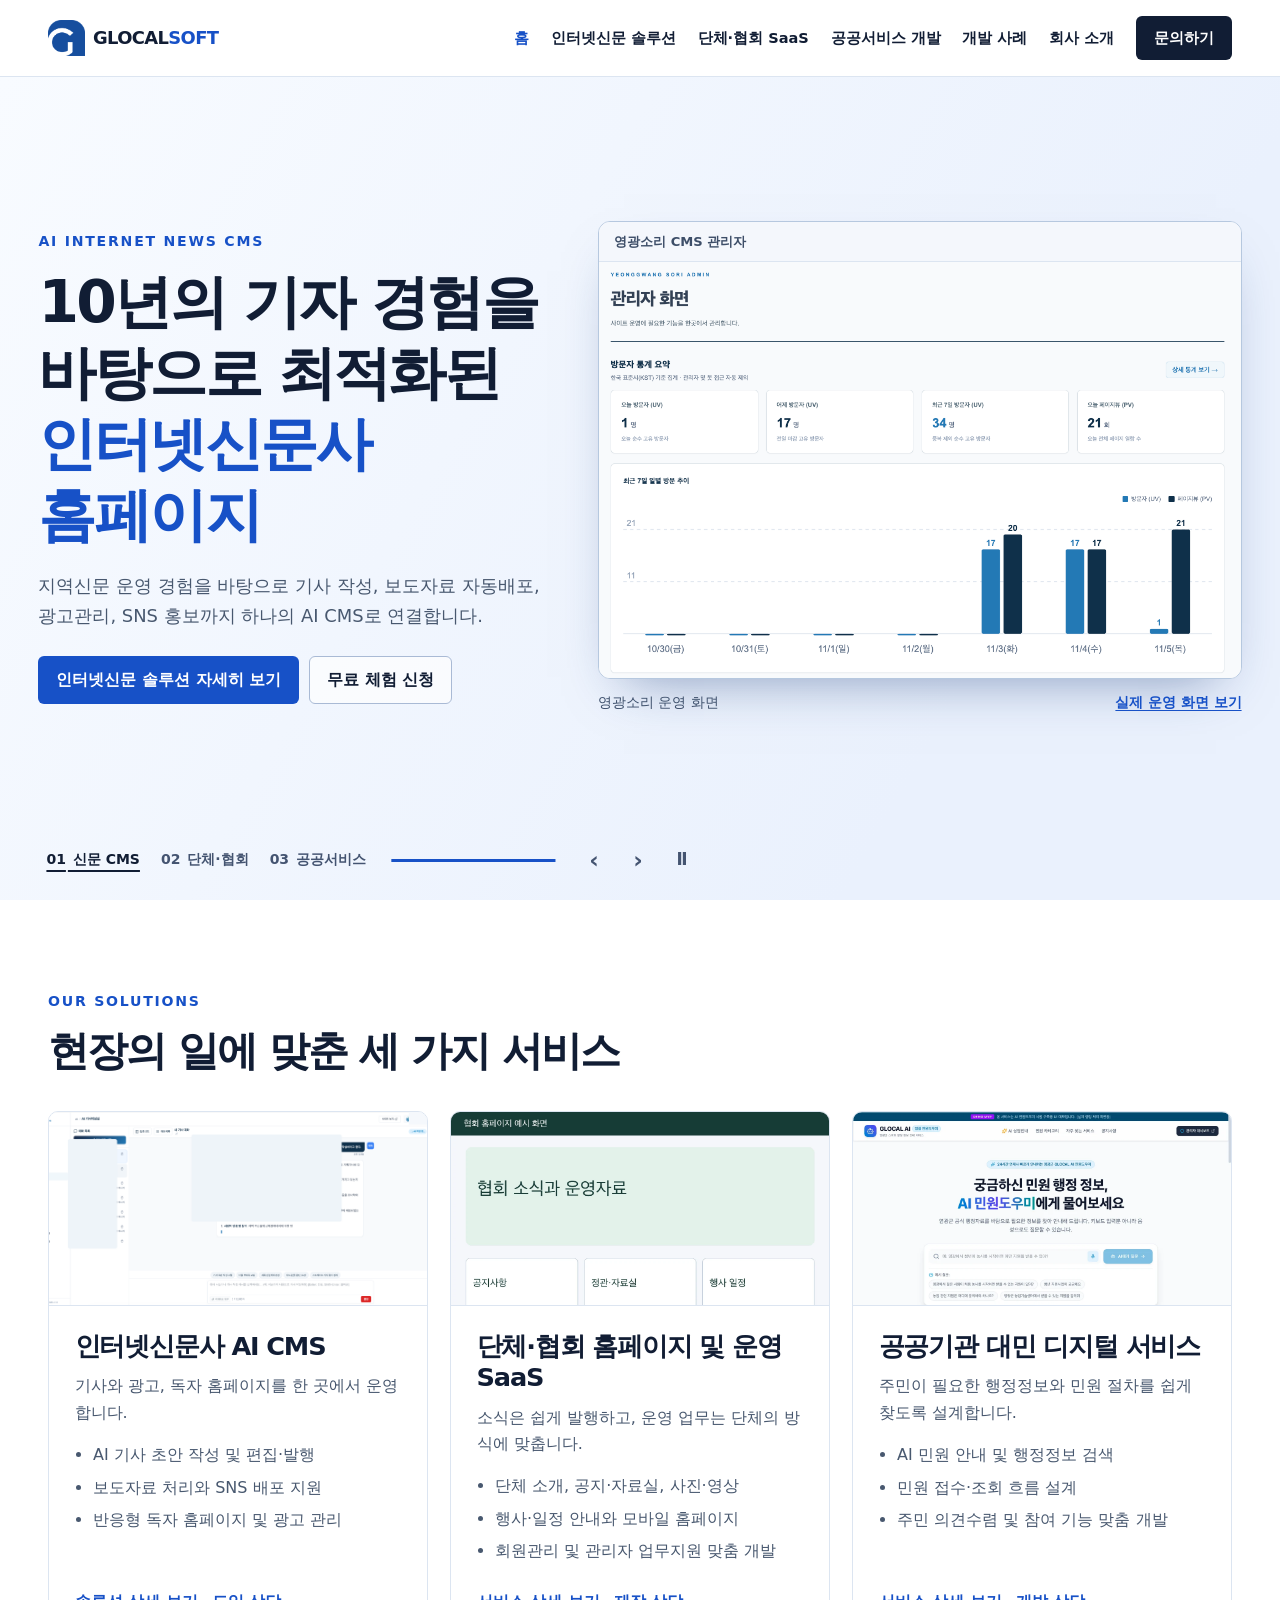
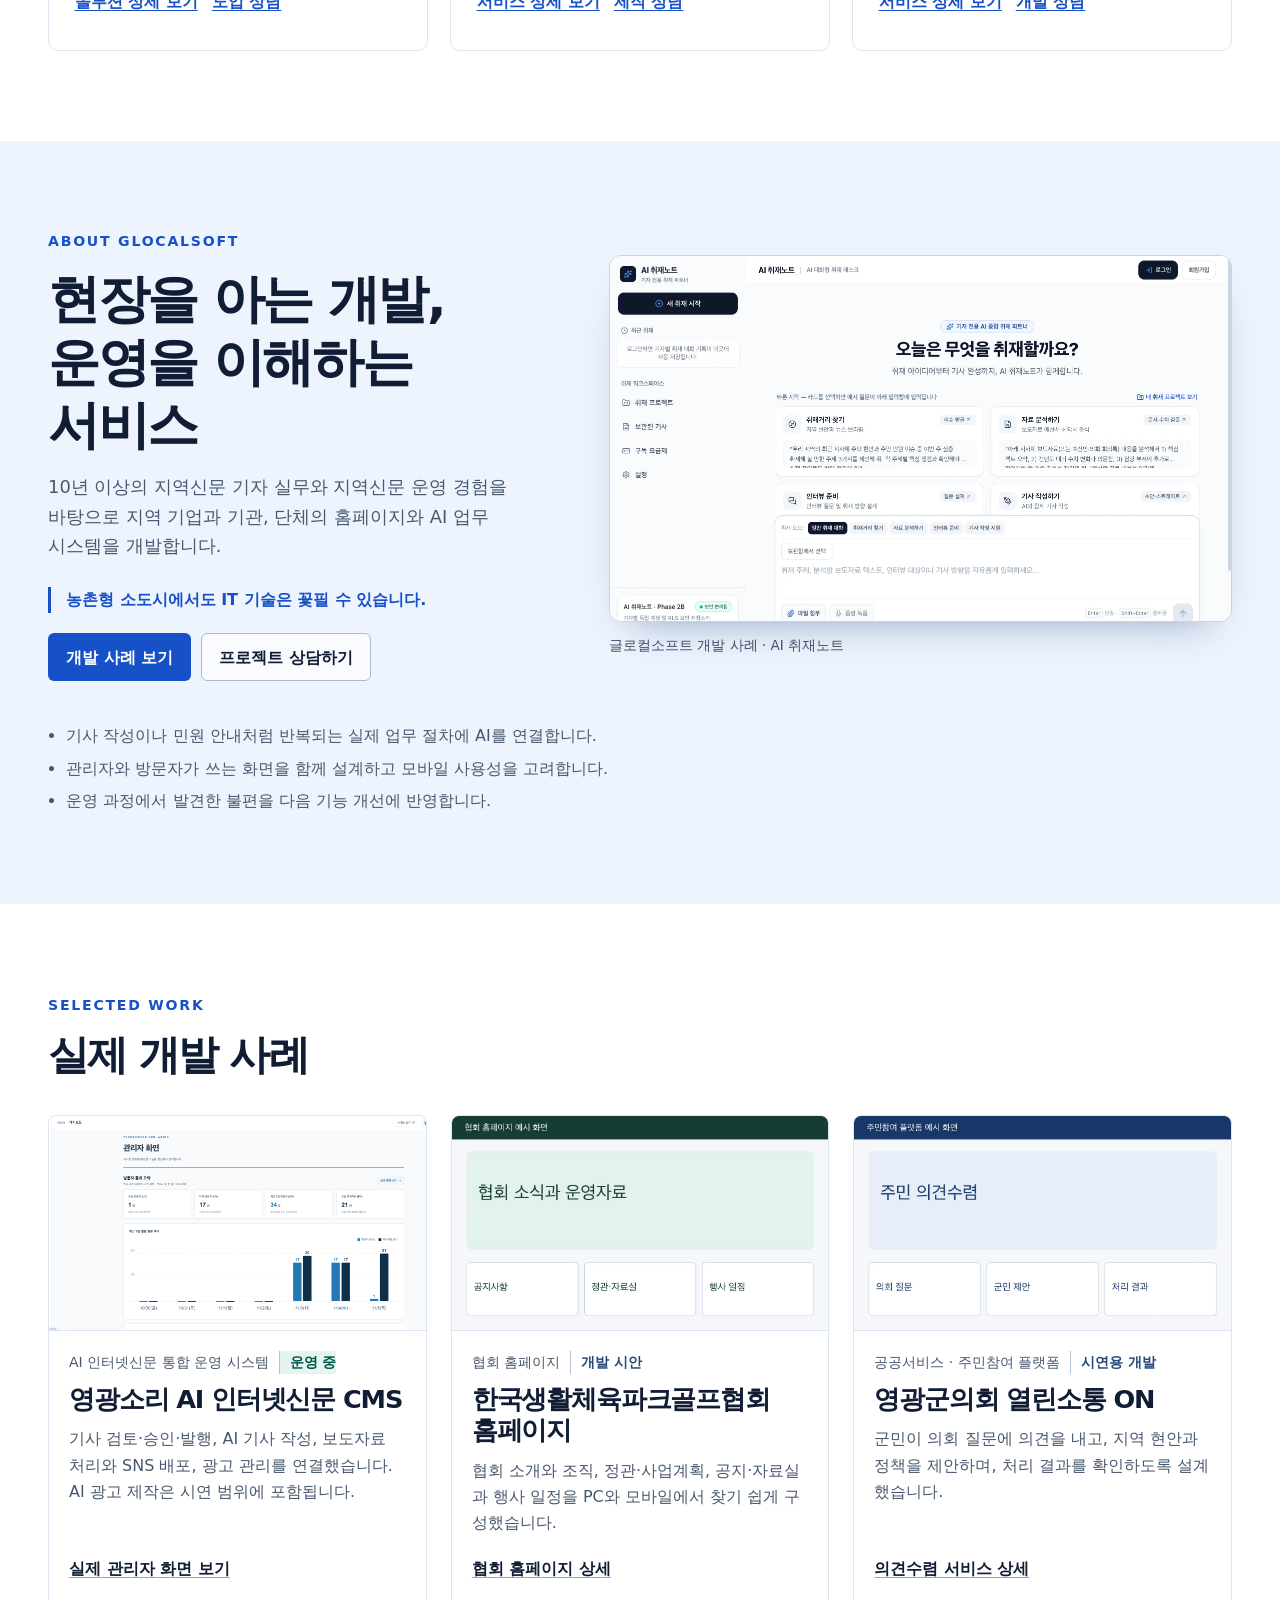
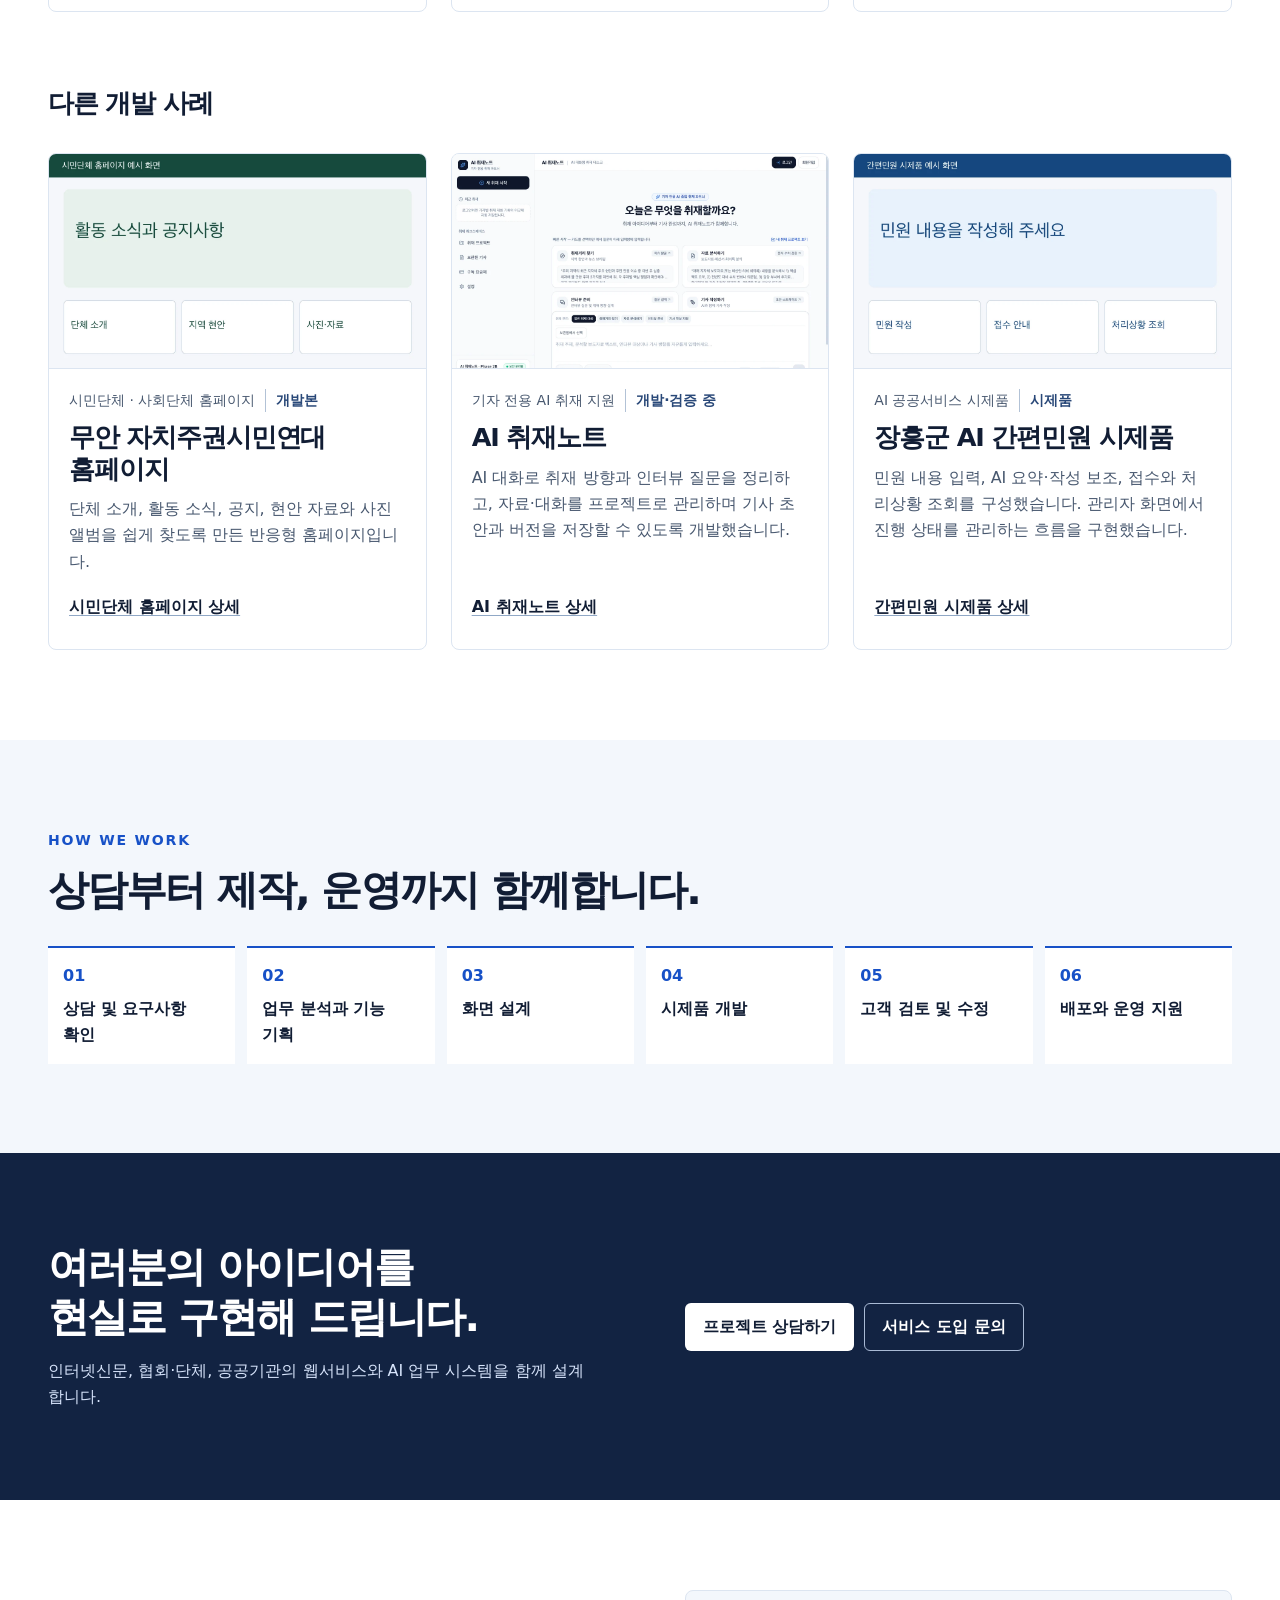
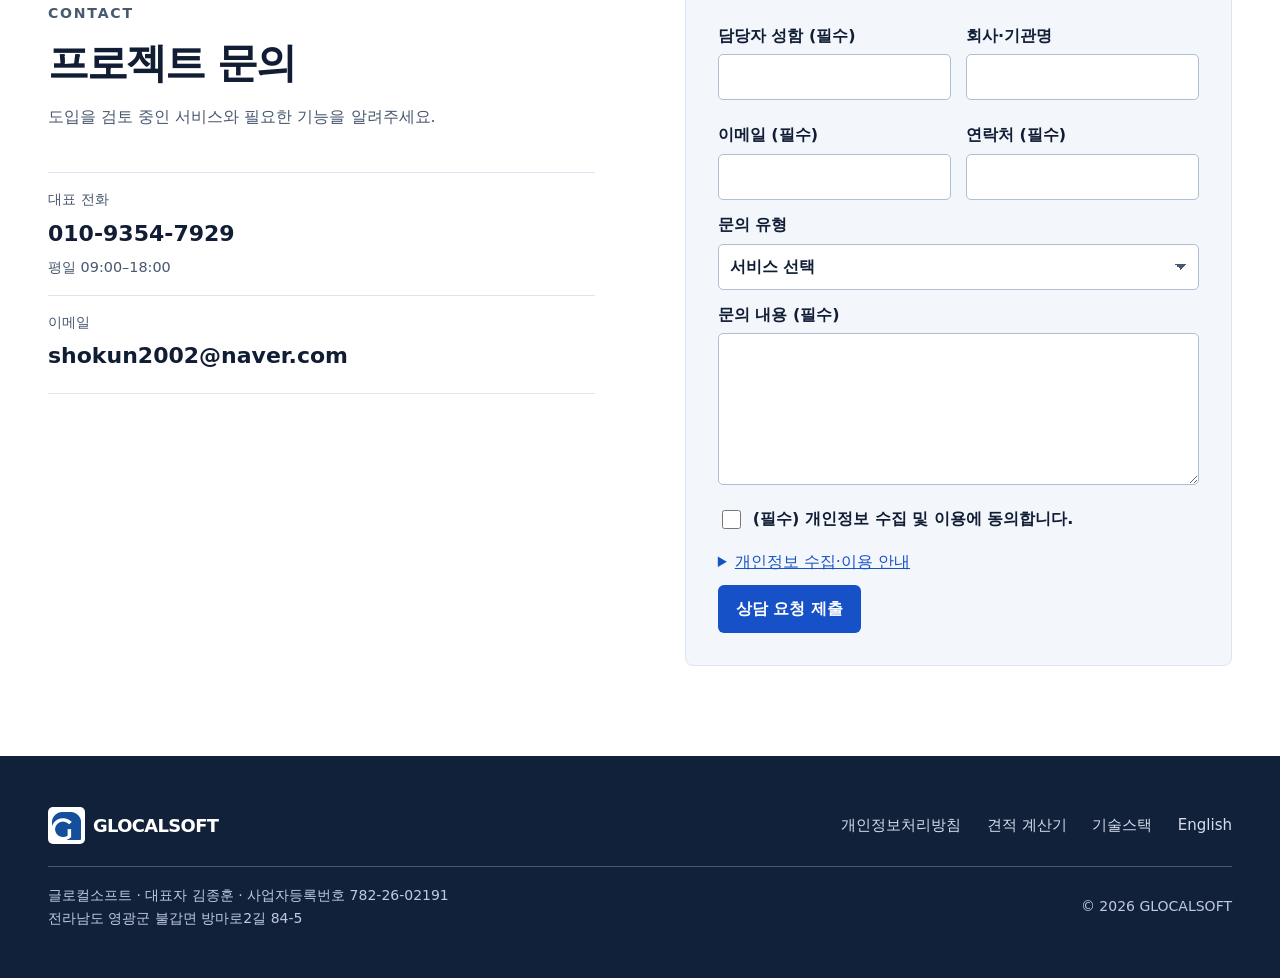
==== commit 3653b802: "Deploy verified SEO and exclude private static assets" ====
--- a/index.html
+++ b/index.html
@@ -3,19 +3,57 @@
   <head>
     <meta charset="utf-8">
     <meta name="viewport" content="width=device-width, initial-scale=1">
-    <title>글로컬소프트 | 인터넷신문 AI CMS · 단체 SaaS · 공공서비스</title>
-    <meta name="description" content="지역신문 운영 경험을 바탕으로 인터넷신문 AI CMS, 단체·협회 홈페이지와 SaaS, 공공기관 대민 디지털 서비스를 개발합니다.">
+    <title>글로컬소프트 | AI CMS·홈페이지·업무 시스템 개발</title>
+    <meta name="description" content="글로컬소프트는 지역신문 실무 경험을 바탕으로 인터넷신문 AI CMS, 협회·단체 홈페이지, 공공기관 대민서비스와 맞춤형 업무 시스템을 개발합니다.">
+    <meta name="naver-site-verification" content="a7e96c719b32d8865bd96d2694d152a76fff2b6a">
     <link rel="canonical" href="https://glocalsoft.kr/">
     <meta property="og:type" content="website">
     <meta property="og:locale" content="ko_KR">
-    <meta property="og:title" content="글로컬소프트 | 인터넷신문 AI CMS · 단체 SaaS · 공공서비스">
-    <meta property="og:description" content="지역신문 운영 경험에서 출발한 웹서비스와 AI 업무 시스템. 실제 개발 화면을 확인하고 도입을 상담하세요.">
+    <meta property="og:title" content="글로컬소프트 | AI CMS·홈페이지·업무 시스템 개발">
+    <meta property="og:description" content="글로컬소프트는 지역신문 실무 경험을 바탕으로 인터넷신문 AI CMS, 협회·단체 홈페이지, 공공기관 대민서비스와 맞춤형 업무 시스템을 개발합니다.">
     <meta property="og:url" content="https://glocalsoft.kr/">
     <meta property="og:image" content="https://glocalsoft.kr/newspaper/assets/public-admin-dashboard.png">
+    <meta property="og:image:alt" content="영광소리 AI CMS 관리자 대시보드">
+    <meta property="og:site_name" content="글로컬소프트">
     <meta name="twitter:card" content="summary_large_image">
     <link rel="icon" href="/assets/logo.png">
     <link rel="stylesheet" href="/site.css">
     <script src="/site.js" defer></script>
+    <script type="application/ld+json">
+    {
+      "@context": "https://schema.org",
+      "@graph": [
+        {
+          "@type": "Organization",
+          "@id": "https://glocalsoft.kr/#organization",
+          "name": "글로컬소프트",
+          "alternateName": "GlocalSoft",
+          "url": "https://glocalsoft.kr/",
+          "logo": "https://glocalsoft.kr/assets/logo.png",
+          "telephone": "+82-10-9354-7929",
+          "email": "shokun2002@naver.com",
+          "address": {
+            "@type": "PostalAddress",
+            "streetAddress": "불갑면 방마로2길 84-5",
+            "addressLocality": "영광군",
+            "addressRegion": "전라남도",
+            "addressCountry": "KR"
+          }
+        },
+        {
+          "@type": "WebSite",
+          "@id": "https://glocalsoft.kr/#website",
+          "url": "https://glocalsoft.kr/",
+          "name": "글로컬소프트",
+          "alternateName": "GlocalSoft",
+          "inLanguage": "ko-KR",
+          "publisher": {
+            "@id": "https://glocalsoft.kr/#organization"
+          }
+        }
+      ]
+    }
+    </script>
 </head>
   <body>
     <a class="skip" href="#main">본문 바로가기</a>
@@ -178,7 +216,7 @@
           <div>
             <p class="eyebrow">ABOUT GLOCALSOFT</p>
             <h2 class="category-title">현장을 아는 개발,<br>운영을 이해하는 서비스</h2>
-            <p class="lead">10년 이상의 지역신문 기자 실무와 지역신문 운영 경험을 바탕으로 지역 기업과 기관, 단체의 웹서비스를 개발합니다.</p>
+            <p class="lead">10년 이상의 지역신문 기자 실무와 지역신문 운영 경험을 바탕으로 지역 기업과 기관, 단체의 홈페이지와 AI 업무 시스템을 개발합니다.</p>
             <blockquote>농촌형 소도시에서도 IT 기술은 꽃필 수 있습니다.</blockquote>
             <div class="actions">
               <a class="button primary" href="#work">개발 사례 보기</a>
